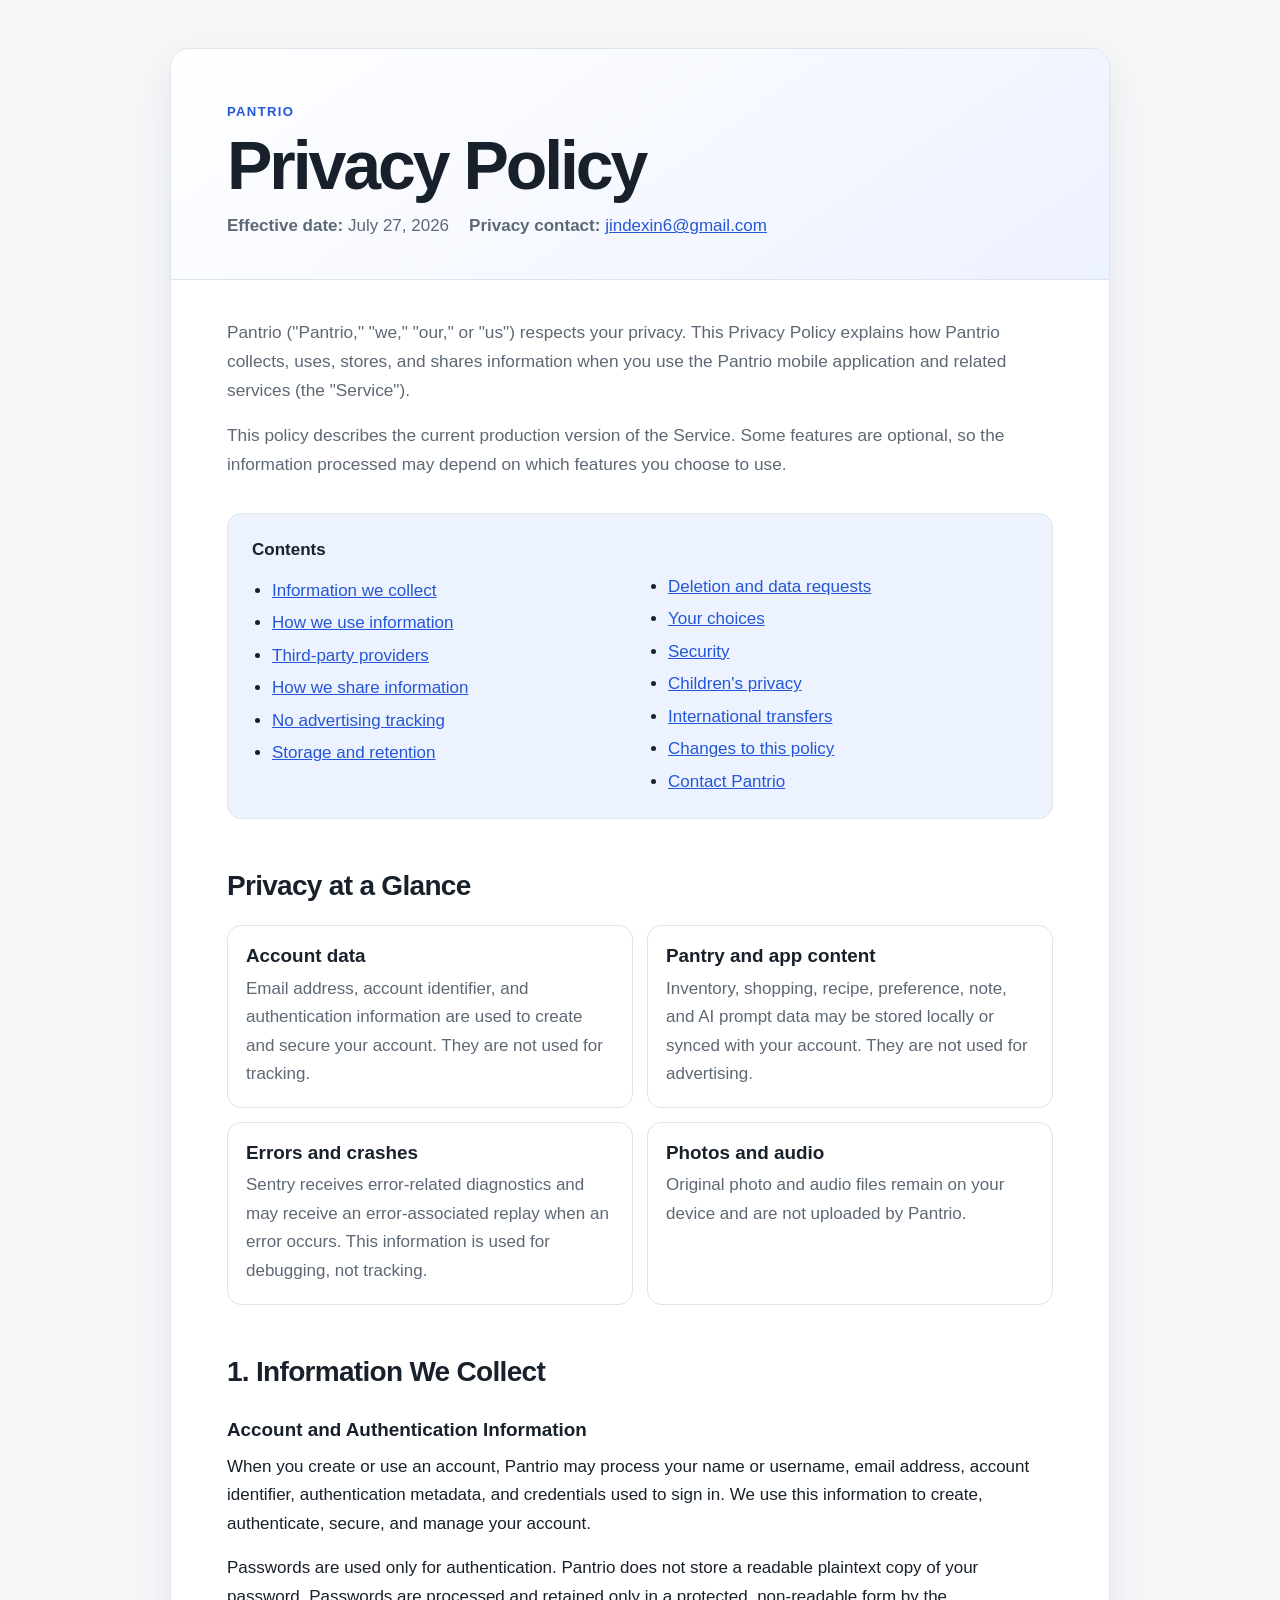
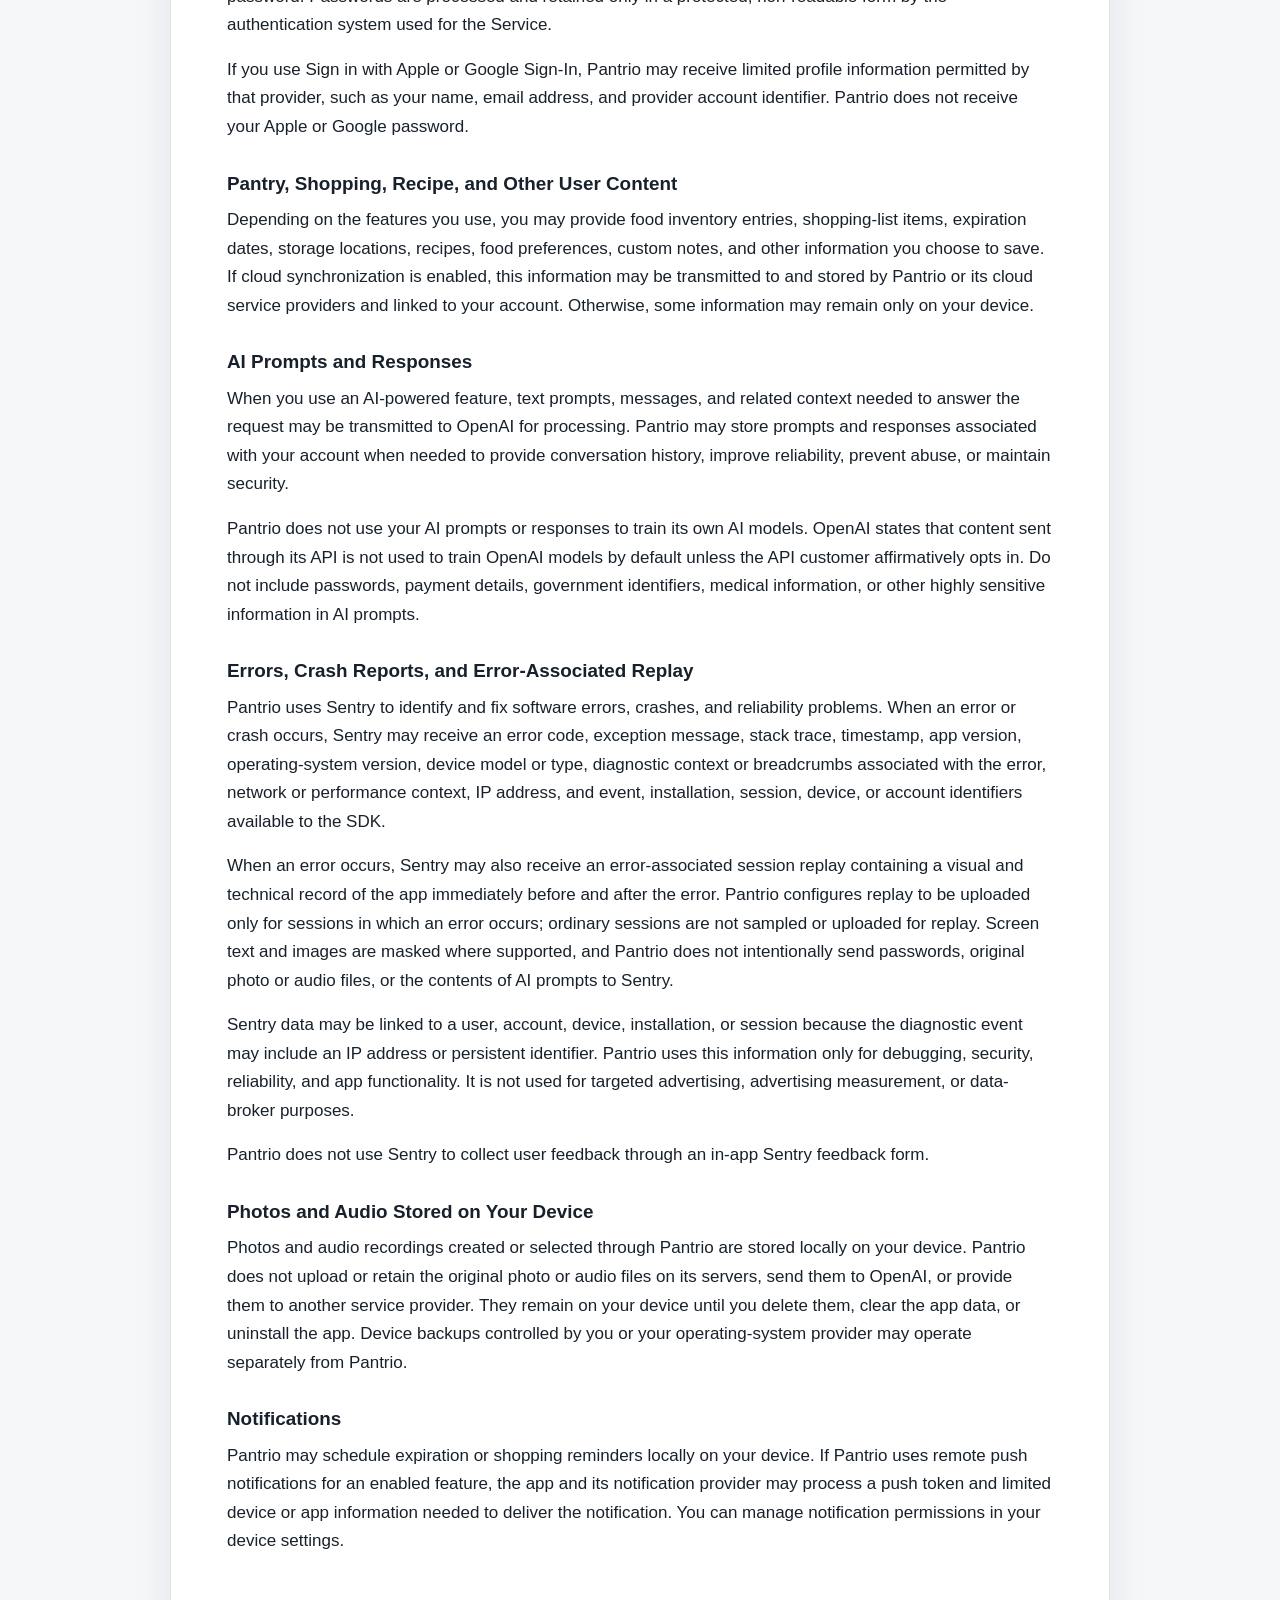
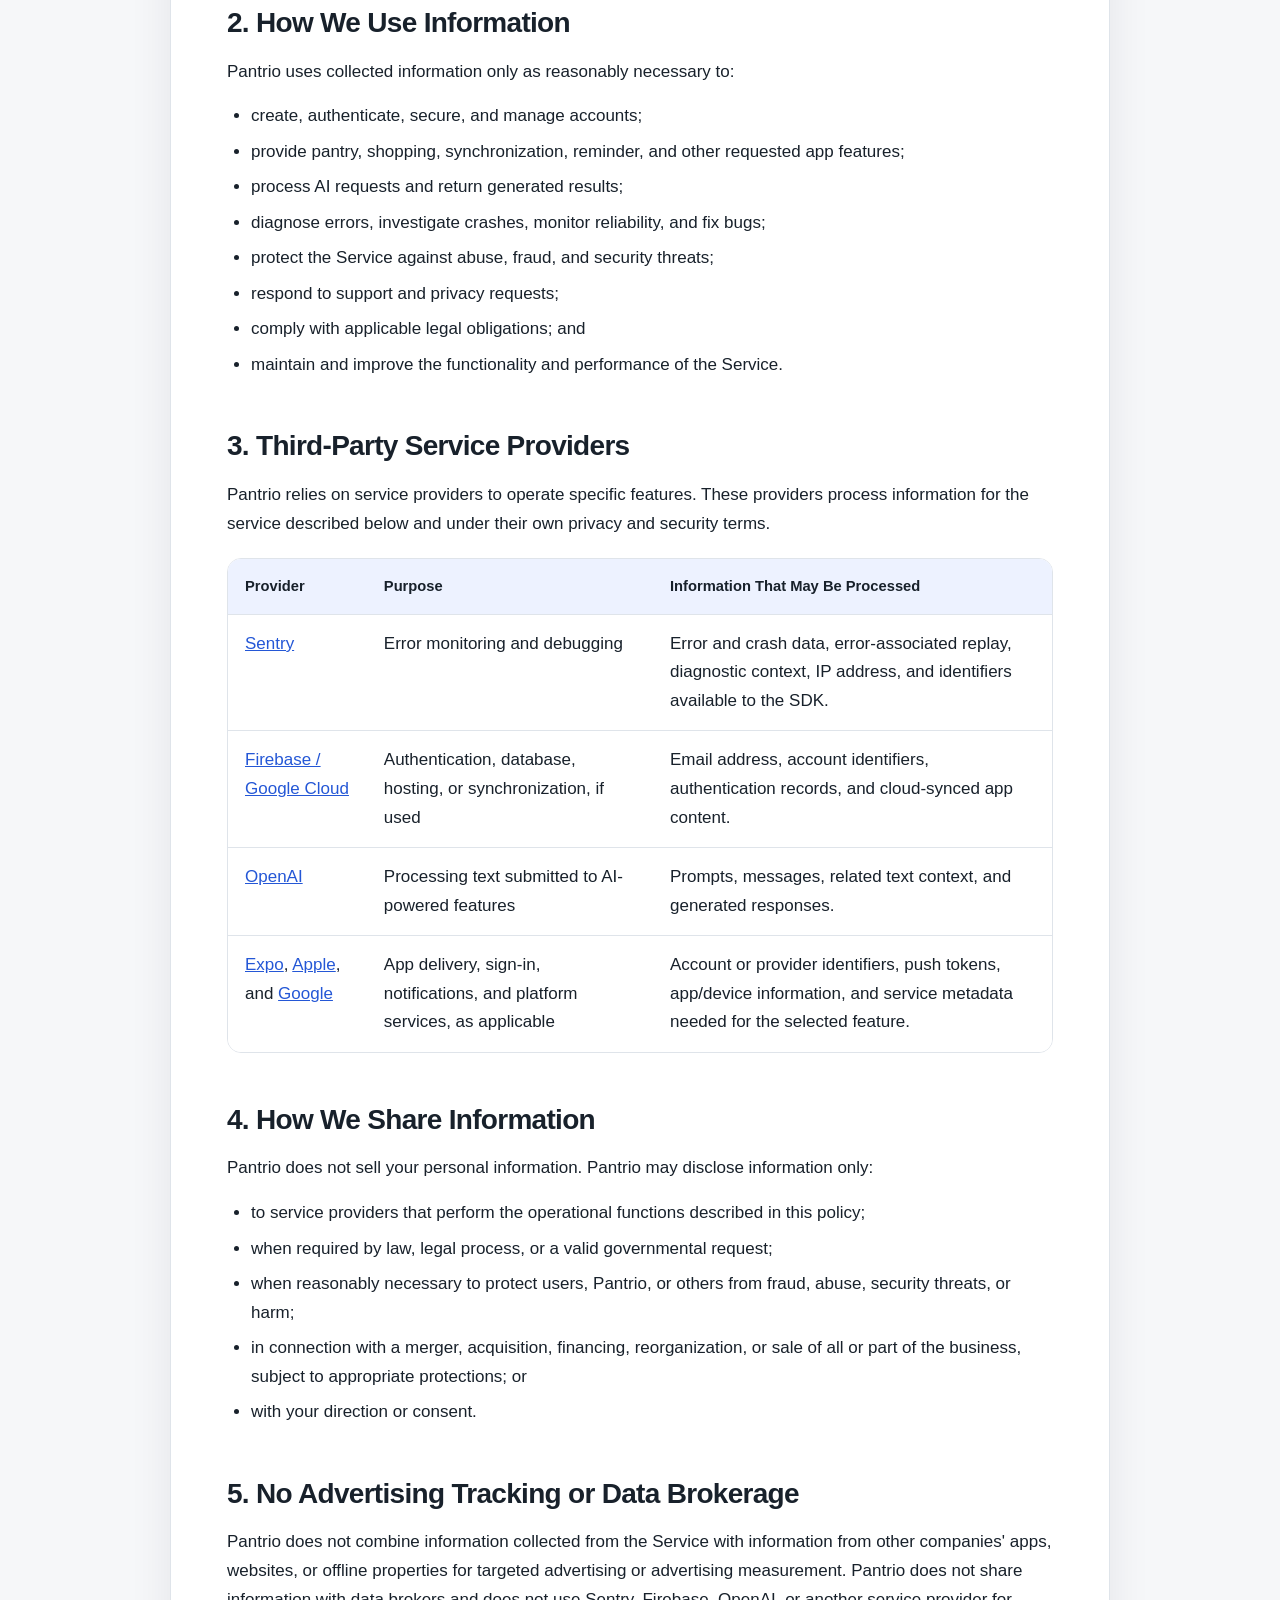
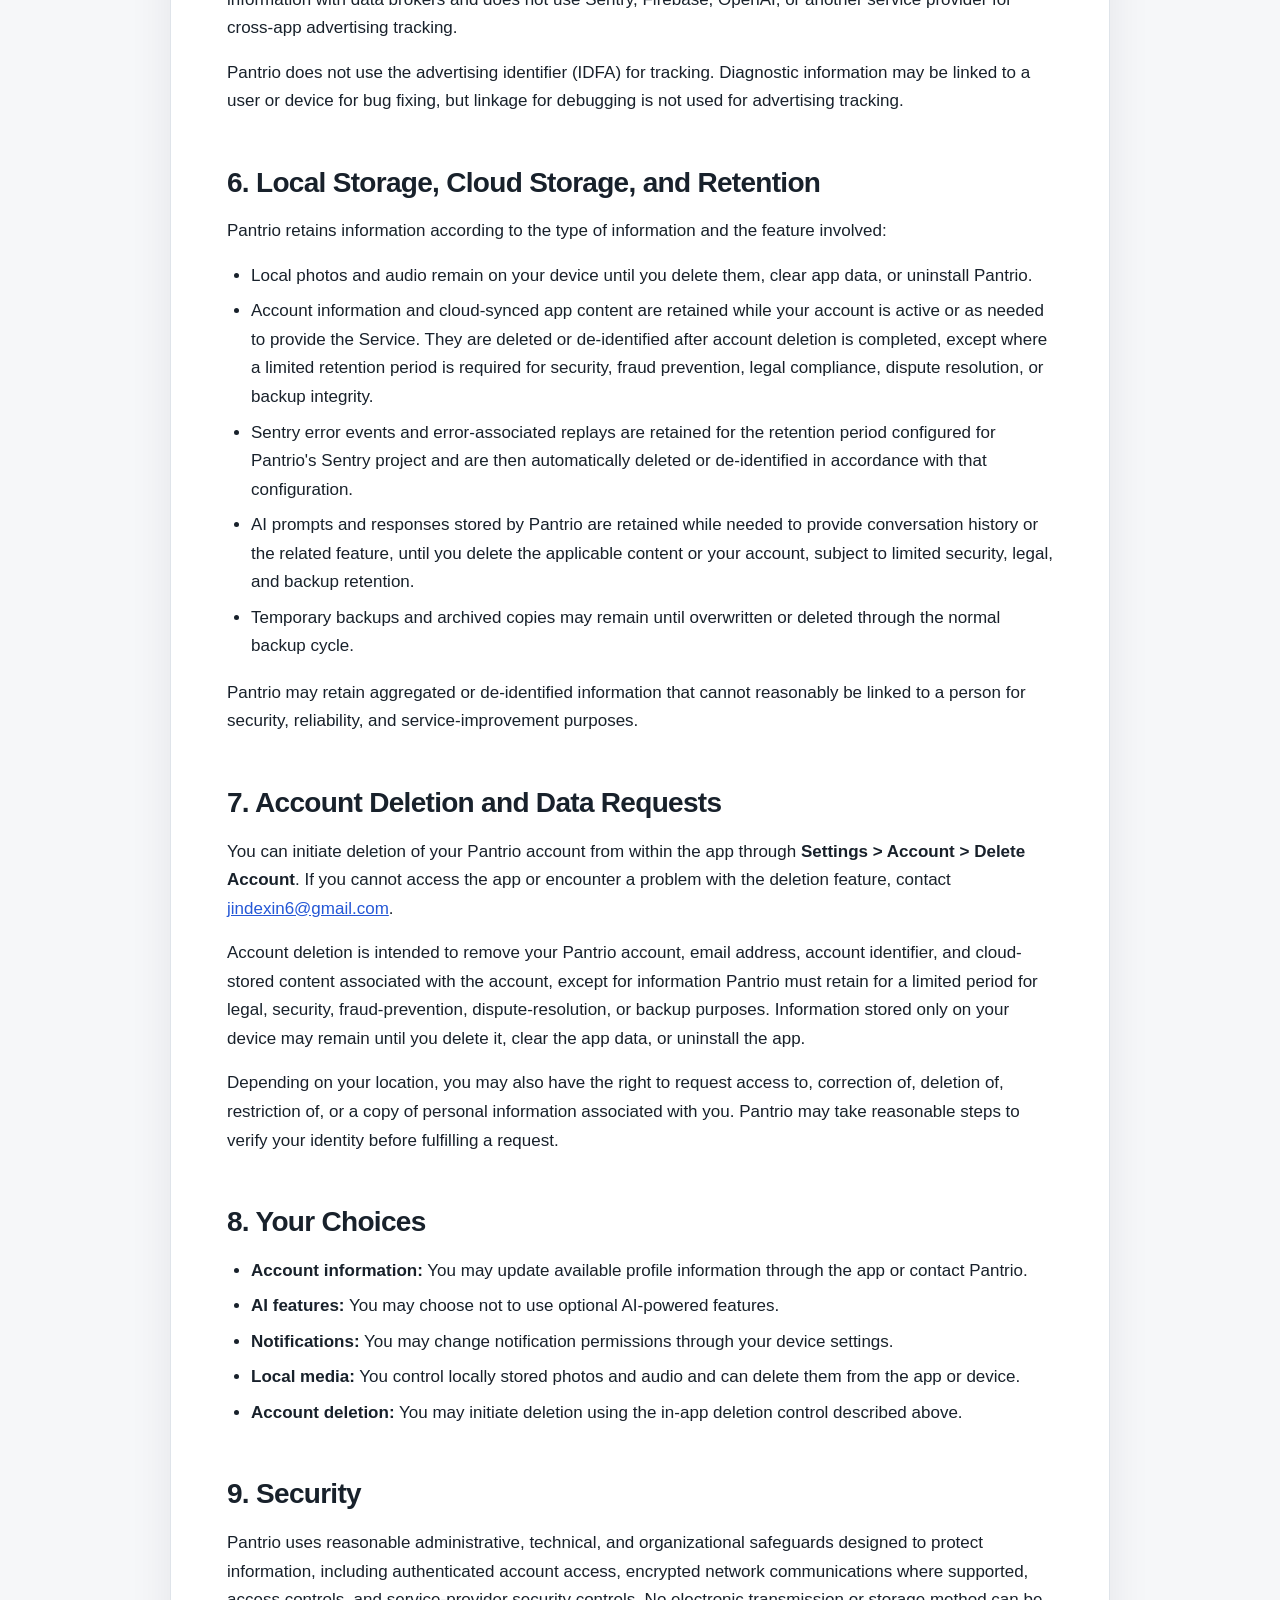
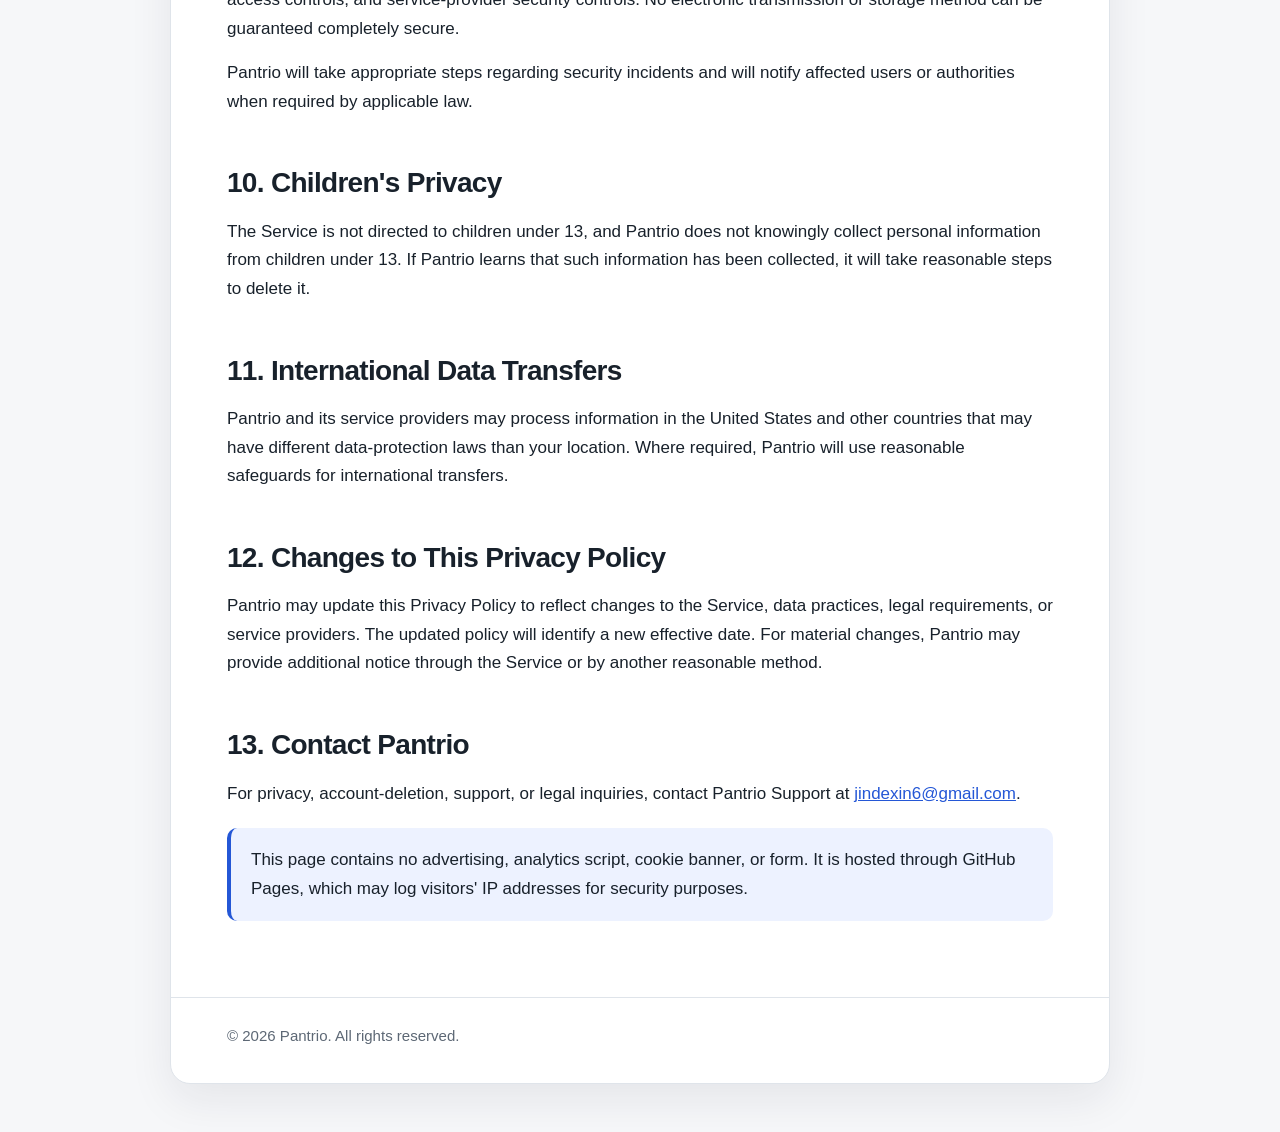
==== index.html @ 1db69360 "Add files via upload" ====
<!doctype html>
<html lang="en">
<head>
  <meta charset="utf-8">
  <meta name="viewport" content="width=device-width, initial-scale=1">
  <meta name="description" content="Privacy Policy for the Pantrio mobile application.">
  <meta name="robots" content="index,follow">
  <title>Pantrio Privacy Policy</title>
  <style>
    :root {
      color-scheme: light dark;
      --bg: #f6f7f9;
      --surface: #ffffff;
      --text: #18212b;
      --muted: #5d6875;
      --border: #dfe4ea;
      --accent: #2457d6;
      --accent-soft: #edf2ff;
      --shadow: 0 16px 44px rgba(20, 31, 45, 0.08);
    }

    * { box-sizing: border-box; }

    html { scroll-behavior: smooth; }

    body {
      margin: 0;
      background: var(--bg);
      color: var(--text);
      font-family: -apple-system, BlinkMacSystemFont, "Segoe UI", Roboto, Helvetica, Arial, sans-serif;
      font-size: 17px;
      line-height: 1.68;
    }

    a { color: var(--accent); }
    a:hover { text-decoration-thickness: 2px; }

    .page {
      width: min(940px, calc(100% - 32px));
      margin: 48px auto;
    }

    .card {
      background: var(--surface);
      border: 1px solid var(--border);
      border-radius: 20px;
      box-shadow: var(--shadow);
      overflow: hidden;
    }

    header {
      padding: 52px 56px 38px;
      border-bottom: 1px solid var(--border);
      background: linear-gradient(145deg, var(--surface), var(--accent-soft));
    }

    header p { margin: 0; }

    .eyebrow {
      color: var(--accent);
      font-size: 0.82rem;
      font-weight: 750;
      letter-spacing: 0.1em;
      text-transform: uppercase;
    }

    h1 {
      margin: 8px 0 12px;
      font-size: clamp(2.35rem, 7vw, 4.25rem);
      line-height: 1.02;
      letter-spacing: -0.045em;
    }

    .meta {
      color: var(--muted);
      display: flex;
      flex-wrap: wrap;
      gap: 8px 20px;
    }

    main { padding: 38px 56px 56px; }

    .intro {
      font-size: 1.08rem;
      color: var(--muted);
    }

    nav {
      margin: 34px 0 44px;
      padding: 22px 24px;
      border: 1px solid var(--border);
      border-radius: 14px;
      background: var(--accent-soft);
    }

    nav strong { display: block; margin-bottom: 8px; }

    nav ul {
      columns: 2;
      column-gap: 36px;
      margin: 0;
      padding-left: 20px;
    }

    nav li { break-inside: avoid; margin: 4px 0; }

    section {
      scroll-margin-top: 20px;
      margin-top: 50px;
    }

    h2 {
      margin: 0 0 18px;
      font-size: 1.75rem;
      line-height: 1.2;
      letter-spacing: -0.025em;
    }

    h3 {
      margin: 30px 0 10px;
      font-size: 1.18rem;
      line-height: 1.3;
    }

    p { margin: 0 0 16px; }

    ul { margin: 10px 0 18px; padding-left: 24px; }
    li { margin: 7px 0; }

    .summary-grid {
      display: grid;
      grid-template-columns: repeat(2, minmax(0, 1fr));
      gap: 14px;
      margin-top: 22px;
    }

    .summary-item {
      padding: 18px;
      border: 1px solid var(--border);
      border-radius: 14px;
      background: var(--surface);
    }

    .summary-item h3 { margin: 0 0 6px; }
    .summary-item p { margin: 0; color: var(--muted); }

    .table-wrap {
      width: 100%;
      overflow-x: auto;
      margin: 20px 0;
      border: 1px solid var(--border);
      border-radius: 14px;
    }

    table {
      width: 100%;
      min-width: 660px;
      border-collapse: collapse;
      background: var(--surface);
    }

    th, td {
      padding: 15px 17px;
      border-bottom: 1px solid var(--border);
      text-align: left;
      vertical-align: top;
    }

    th {
      background: var(--accent-soft);
      font-size: 0.92rem;
    }

    tr:last-child td { border-bottom: 0; }

    .notice {
      margin: 20px 0;
      padding: 18px 20px;
      border-left: 4px solid var(--accent);
      border-radius: 10px;
      background: var(--accent-soft);
    }

    footer {
      padding: 25px 56px 34px;
      border-top: 1px solid var(--border);
      color: var(--muted);
      font-size: 0.94rem;
    }

    @media (prefers-color-scheme: dark) {
      :root {
        --bg: #0d1117;
        --surface: #151b23;
        --text: #eef3f8;
        --muted: #aab5c0;
        --border: #303946;
        --accent: #8aabff;
        --accent-soft: #1a2945;
        --shadow: none;
      }
    }

    @media (max-width: 700px) {
      .page { width: min(100% - 20px, 940px); margin: 10px auto; }
      .card { border-radius: 14px; }
      header, main, footer { padding-left: 22px; padding-right: 22px; }
      header { padding-top: 34px; }
      nav ul { columns: 1; }
      .summary-grid { grid-template-columns: 1fr; }
    }

    @media print {
      body { background: #fff; color: #000; font-size: 11pt; }
      .page { width: 100%; margin: 0; }
      .card { border: 0; box-shadow: none; }
      header, main, footer { padding-left: 0; padding-right: 0; }
      nav { display: none; }
      a { color: inherit; text-decoration: none; }
      section { break-inside: avoid-page; }
    }
  </style>
</head>
<body>
  <div class="page">
    <article class="card">
      <header>
        <p class="eyebrow">Pantrio</p>
        <h1>Privacy Policy</h1>
        <div class="meta">
          <span><strong>Effective date:</strong> July 27, 2026</span>
          <span><strong>Privacy contact:</strong> <a href="mailto:jindexin6@gmail.com">jindexin6@gmail.com</a></span>
        </div>
      </header>

      <main>
        <div class="intro">
          <p>Pantrio ("Pantrio," "we," "our," or "us") respects your privacy. This Privacy Policy explains how Pantrio collects, uses, stores, and shares information when you use the Pantrio mobile application and related services (the "Service").</p>
          <p>This policy describes the current production version of the Service. Some features are optional, so the information processed may depend on which features you choose to use.</p>
        </div>

        <nav aria-label="Privacy Policy contents">
          <strong>Contents</strong>
          <ul>
            <li><a href="#information">Information we collect</a></li>
            <li><a href="#uses">How we use information</a></li>
            <li><a href="#providers">Third-party providers</a></li>
            <li><a href="#sharing">How we share information</a></li>
            <li><a href="#tracking">No advertising tracking</a></li>
            <li><a href="#retention">Storage and retention</a></li>
            <li><a href="#deletion">Deletion and data requests</a></li>
            <li><a href="#choices">Your choices</a></li>
            <li><a href="#security">Security</a></li>
            <li><a href="#children">Children's privacy</a></li>
            <li><a href="#transfers">International transfers</a></li>
            <li><a href="#changes">Changes to this policy</a></li>
            <li><a href="#contact">Contact Pantrio</a></li>
          </ul>
        </nav>

        <section aria-labelledby="glance-title">
          <h2 id="glance-title">Privacy at a Glance</h2>
          <div class="summary-grid">
            <div class="summary-item">
              <h3>Account data</h3>
              <p>Email address, account identifier, and authentication information are used to create and secure your account. They are not used for tracking.</p>
            </div>
            <div class="summary-item">
              <h3>Pantry and app content</h3>
              <p>Inventory, shopping, recipe, preference, note, and AI prompt data may be stored locally or synced with your account. They are not used for advertising.</p>
            </div>
            <div class="summary-item">
              <h3>Errors and crashes</h3>
              <p>Sentry receives error-related diagnostics and may receive an error-associated replay when an error occurs. This information is used for debugging, not tracking.</p>
            </div>
            <div class="summary-item">
              <h3>Photos and audio</h3>
              <p>Original photo and audio files remain on your device and are not uploaded by Pantrio.</p>
            </div>
          </div>
        </section>

        <section id="information">
          <h2>1. Information We Collect</h2>

          <h3>Account and Authentication Information</h3>
          <p>When you create or use an account, Pantrio may process your name or username, email address, account identifier, authentication metadata, and credentials used to sign in. We use this information to create, authenticate, secure, and manage your account.</p>
          <p>Passwords are used only for authentication. Pantrio does not store a readable plaintext copy of your password. Passwords are processed and retained only in a protected, non-readable form by the authentication system used for the Service.</p>
          <p>If you use Sign in with Apple or Google Sign-In, Pantrio may receive limited profile information permitted by that provider, such as your name, email address, and provider account identifier. Pantrio does not receive your Apple or Google password.</p>

          <h3>Pantry, Shopping, Recipe, and Other User Content</h3>
          <p>Depending on the features you use, you may provide food inventory entries, shopping-list items, expiration dates, storage locations, recipes, food preferences, custom notes, and other information you choose to save. If cloud synchronization is enabled, this information may be transmitted to and stored by Pantrio or its cloud service providers and linked to your account. Otherwise, some information may remain only on your device.</p>

          <h3>AI Prompts and Responses</h3>
          <p>When you use an AI-powered feature, text prompts, messages, and related context needed to answer the request may be transmitted to OpenAI for processing. Pantrio may store prompts and responses associated with your account when needed to provide conversation history, improve reliability, prevent abuse, or maintain security.</p>
          <p>Pantrio does not use your AI prompts or responses to train its own AI models. OpenAI states that content sent through its API is not used to train OpenAI models by default unless the API customer affirmatively opts in. Do not include passwords, payment details, government identifiers, medical information, or other highly sensitive information in AI prompts.</p>

          <h3>Errors, Crash Reports, and Error-Associated Replay</h3>
          <p>Pantrio uses Sentry to identify and fix software errors, crashes, and reliability problems. When an error or crash occurs, Sentry may receive an error code, exception message, stack trace, timestamp, app version, operating-system version, device model or type, diagnostic context or breadcrumbs associated with the error, network or performance context, IP address, and event, installation, session, device, or account identifiers available to the SDK.</p>
          <p>When an error occurs, Sentry may also receive an error-associated session replay containing a visual and technical record of the app immediately before and after the error. Pantrio configures replay to be uploaded only for sessions in which an error occurs; ordinary sessions are not sampled or uploaded for replay. Screen text and images are masked where supported, and Pantrio does not intentionally send passwords, original photo or audio files, or the contents of AI prompts to Sentry.</p>
          <p>Sentry data may be linked to a user, account, device, installation, or session because the diagnostic event may include an IP address or persistent identifier. Pantrio uses this information only for debugging, security, reliability, and app functionality. It is not used for targeted advertising, advertising measurement, or data-broker purposes.</p>
          <p>Pantrio does not use Sentry to collect user feedback through an in-app Sentry feedback form.</p>

          <h3>Photos and Audio Stored on Your Device</h3>
          <p>Photos and audio recordings created or selected through Pantrio are stored locally on your device. Pantrio does not upload or retain the original photo or audio files on its servers, send them to OpenAI, or provide them to another service provider. They remain on your device until you delete them, clear the app data, or uninstall the app. Device backups controlled by you or your operating-system provider may operate separately from Pantrio.</p>

          <h3>Notifications</h3>
          <p>Pantrio may schedule expiration or shopping reminders locally on your device. If Pantrio uses remote push notifications for an enabled feature, the app and its notification provider may process a push token and limited device or app information needed to deliver the notification. You can manage notification permissions in your device settings.</p>
        </section>

        <section id="uses">
          <h2>2. How We Use Information</h2>
          <p>Pantrio uses collected information only as reasonably necessary to:</p>
          <ul>
            <li>create, authenticate, secure, and manage accounts;</li>
            <li>provide pantry, shopping, synchronization, reminder, and other requested app features;</li>
            <li>process AI requests and return generated results;</li>
            <li>diagnose errors, investigate crashes, monitor reliability, and fix bugs;</li>
            <li>protect the Service against abuse, fraud, and security threats;</li>
            <li>respond to support and privacy requests;</li>
            <li>comply with applicable legal obligations; and</li>
            <li>maintain and improve the functionality and performance of the Service.</li>
          </ul>
        </section>

        <section id="providers">
          <h2>3. Third-Party Service Providers</h2>
          <p>Pantrio relies on service providers to operate specific features. These providers process information for the service described below and under their own privacy and security terms.</p>
          <div class="table-wrap" role="region" aria-label="Third-party service providers" tabindex="0">
            <table>
              <thead>
                <tr>
                  <th scope="col">Provider</th>
                  <th scope="col">Purpose</th>
                  <th scope="col">Information That May Be Processed</th>
                </tr>
              </thead>
              <tbody>
                <tr>
                  <td><a href="https://sentry.io/privacy/" rel="noopener noreferrer">Sentry</a></td>
                  <td>Error monitoring and debugging</td>
                  <td>Error and crash data, error-associated replay, diagnostic context, IP address, and identifiers available to the SDK.</td>
                </tr>
                <tr>
                  <td><a href="https://policies.google.com/privacy" rel="noopener noreferrer">Firebase / Google Cloud</a></td>
                  <td>Authentication, database, hosting, or synchronization, if used</td>
                  <td>Email address, account identifiers, authentication records, and cloud-synced app content.</td>
                </tr>
                <tr>
                  <td><a href="https://openai.com/policies/privacy-policy/" rel="noopener noreferrer">OpenAI</a></td>
                  <td>Processing text submitted to AI-powered features</td>
                  <td>Prompts, messages, related text context, and generated responses.</td>
                </tr>
                <tr>
                  <td>
                    <a href="https://expo.dev/privacy" rel="noopener noreferrer">Expo</a>,
                    <a href="https://www.apple.com/legal/privacy/" rel="noopener noreferrer">Apple</a>, and
                    <a href="https://policies.google.com/privacy" rel="noopener noreferrer">Google</a>
                  </td>
                  <td>App delivery, sign-in, notifications, and platform services, as applicable</td>
                  <td>Account or provider identifiers, push tokens, app/device information, and service metadata needed for the selected feature.</td>
                </tr>
              </tbody>
            </table>
          </div>
        </section>

        <section id="sharing">
          <h2>4. How We Share Information</h2>
          <p>Pantrio does not sell your personal information. Pantrio may disclose information only:</p>
          <ul>
            <li>to service providers that perform the operational functions described in this policy;</li>
            <li>when required by law, legal process, or a valid governmental request;</li>
            <li>when reasonably necessary to protect users, Pantrio, or others from fraud, abuse, security threats, or harm;</li>
            <li>in connection with a merger, acquisition, financing, reorganization, or sale of all or part of the business, subject to appropriate protections; or</li>
            <li>with your direction or consent.</li>
          </ul>
        </section>

        <section id="tracking">
          <h2>5. No Advertising Tracking or Data Brokerage</h2>
          <p>Pantrio does not combine information collected from the Service with information from other companies' apps, websites, or offline properties for targeted advertising or advertising measurement. Pantrio does not share information with data brokers and does not use Sentry, Firebase, OpenAI, or another service provider for cross-app advertising tracking.</p>
          <p>Pantrio does not use the advertising identifier (IDFA) for tracking. Diagnostic information may be linked to a user or device for bug fixing, but linkage for debugging is not used for advertising tracking.</p>
        </section>

        <section id="retention">
          <h2>6. Local Storage, Cloud Storage, and Retention</h2>
          <p>Pantrio retains information according to the type of information and the feature involved:</p>
          <ul>
            <li>Local photos and audio remain on your device until you delete them, clear app data, or uninstall Pantrio.</li>
            <li>Account information and cloud-synced app content are retained while your account is active or as needed to provide the Service. They are deleted or de-identified after account deletion is completed, except where a limited retention period is required for security, fraud prevention, legal compliance, dispute resolution, or backup integrity.</li>
            <li>Sentry error events and error-associated replays are retained for the retention period configured for Pantrio's Sentry project and are then automatically deleted or de-identified in accordance with that configuration.</li>
            <li>AI prompts and responses stored by Pantrio are retained while needed to provide conversation history or the related feature, until you delete the applicable content or your account, subject to limited security, legal, and backup retention.</li>
            <li>Temporary backups and archived copies may remain until overwritten or deleted through the normal backup cycle.</li>
          </ul>
          <p>Pantrio may retain aggregated or de-identified information that cannot reasonably be linked to a person for security, reliability, and service-improvement purposes.</p>
        </section>

        <section id="deletion">
          <h2>7. Account Deletion and Data Requests</h2>
          <p>You can initiate deletion of your Pantrio account from within the app through <strong>Settings &gt; Account &gt; Delete Account</strong>. If you cannot access the app or encounter a problem with the deletion feature, contact <a href="mailto:jindexin6@gmail.com">jindexin6@gmail.com</a>.</p>
          <p>Account deletion is intended to remove your Pantrio account, email address, account identifier, and cloud-stored content associated with the account, except for information Pantrio must retain for a limited period for legal, security, fraud-prevention, dispute-resolution, or backup purposes. Information stored only on your device may remain until you delete it, clear the app data, or uninstall the app.</p>
          <p>Depending on your location, you may also have the right to request access to, correction of, deletion of, restriction of, or a copy of personal information associated with you. Pantrio may take reasonable steps to verify your identity before fulfilling a request.</p>
        </section>

        <section id="choices">
          <h2>8. Your Choices</h2>
          <ul>
            <li><strong>Account information:</strong> You may update available profile information through the app or contact Pantrio.</li>
            <li><strong>AI features:</strong> You may choose not to use optional AI-powered features.</li>
            <li><strong>Notifications:</strong> You may change notification permissions through your device settings.</li>
            <li><strong>Local media:</strong> You control locally stored photos and audio and can delete them from the app or device.</li>
            <li><strong>Account deletion:</strong> You may initiate deletion using the in-app deletion control described above.</li>
          </ul>
        </section>

        <section id="security">
          <h2>9. Security</h2>
          <p>Pantrio uses reasonable administrative, technical, and organizational safeguards designed to protect information, including authenticated account access, encrypted network communications where supported, access controls, and service-provider security controls. No electronic transmission or storage method can be guaranteed completely secure.</p>
          <p>Pantrio will take appropriate steps regarding security incidents and will notify affected users or authorities when required by applicable law.</p>
        </section>

        <section id="children">
          <h2>10. Children's Privacy</h2>
          <p>The Service is not directed to children under 13, and Pantrio does not knowingly collect personal information from children under 13. If Pantrio learns that such information has been collected, it will take reasonable steps to delete it.</p>
        </section>

        <section id="transfers">
          <h2>11. International Data Transfers</h2>
          <p>Pantrio and its service providers may process information in the United States and other countries that may have different data-protection laws than your location. Where required, Pantrio will use reasonable safeguards for international transfers.</p>
        </section>

        <section id="changes">
          <h2>12. Changes to This Privacy Policy</h2>
          <p>Pantrio may update this Privacy Policy to reflect changes to the Service, data practices, legal requirements, or service providers. The updated policy will identify a new effective date. For material changes, Pantrio may provide additional notice through the Service or by another reasonable method.</p>
        </section>

        <section id="contact">
          <h2>13. Contact Pantrio</h2>
          <p>For privacy, account-deletion, support, or legal inquiries, contact Pantrio Support at <a href="mailto:jindexin6@gmail.com">jindexin6@gmail.com</a>.</p>
        </section>

        <div class="notice">
          This page contains no advertising, analytics script, cookie banner, or form. It is hosted through GitHub Pages, which may log visitors' IP addresses for security purposes.
        </div>
      </main>

      <footer>
        &copy; 2026 Pantrio. All rights reserved.
      </footer>
    </article>
  </div>
</body>
</html>
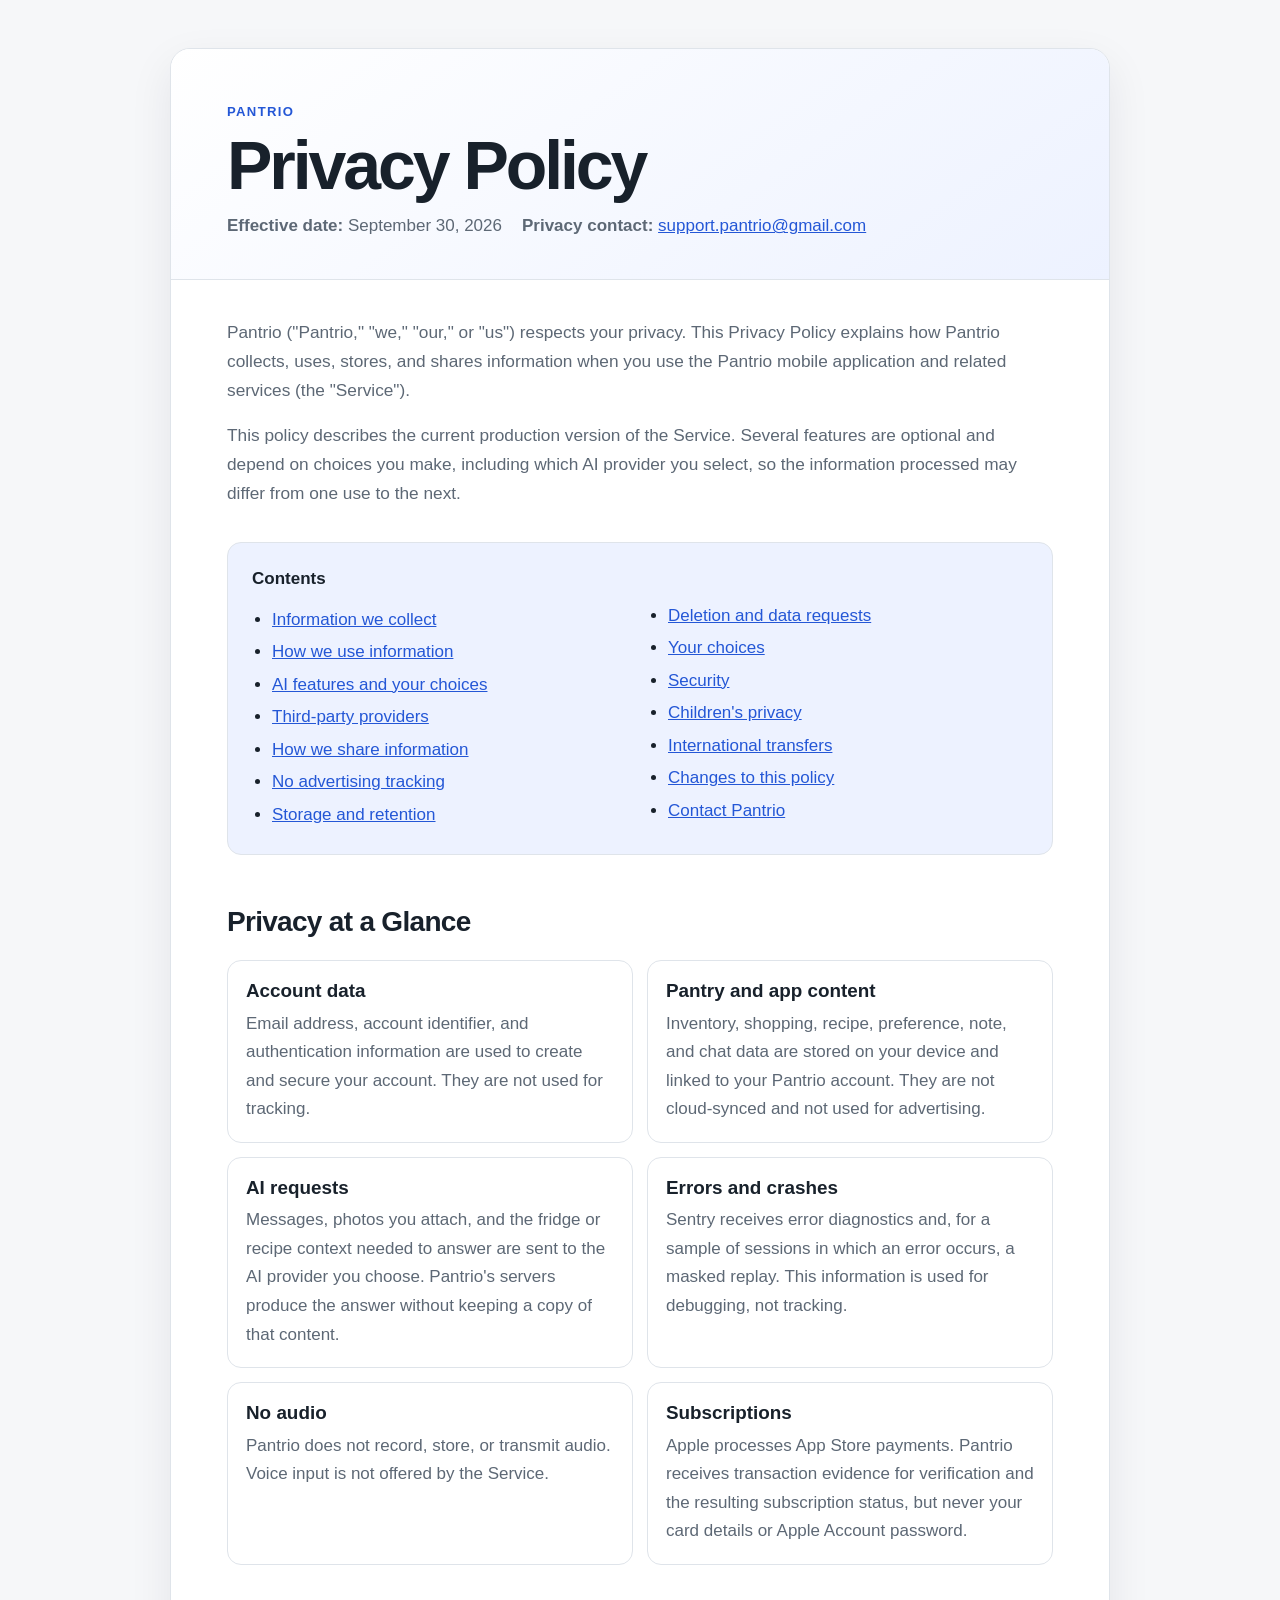
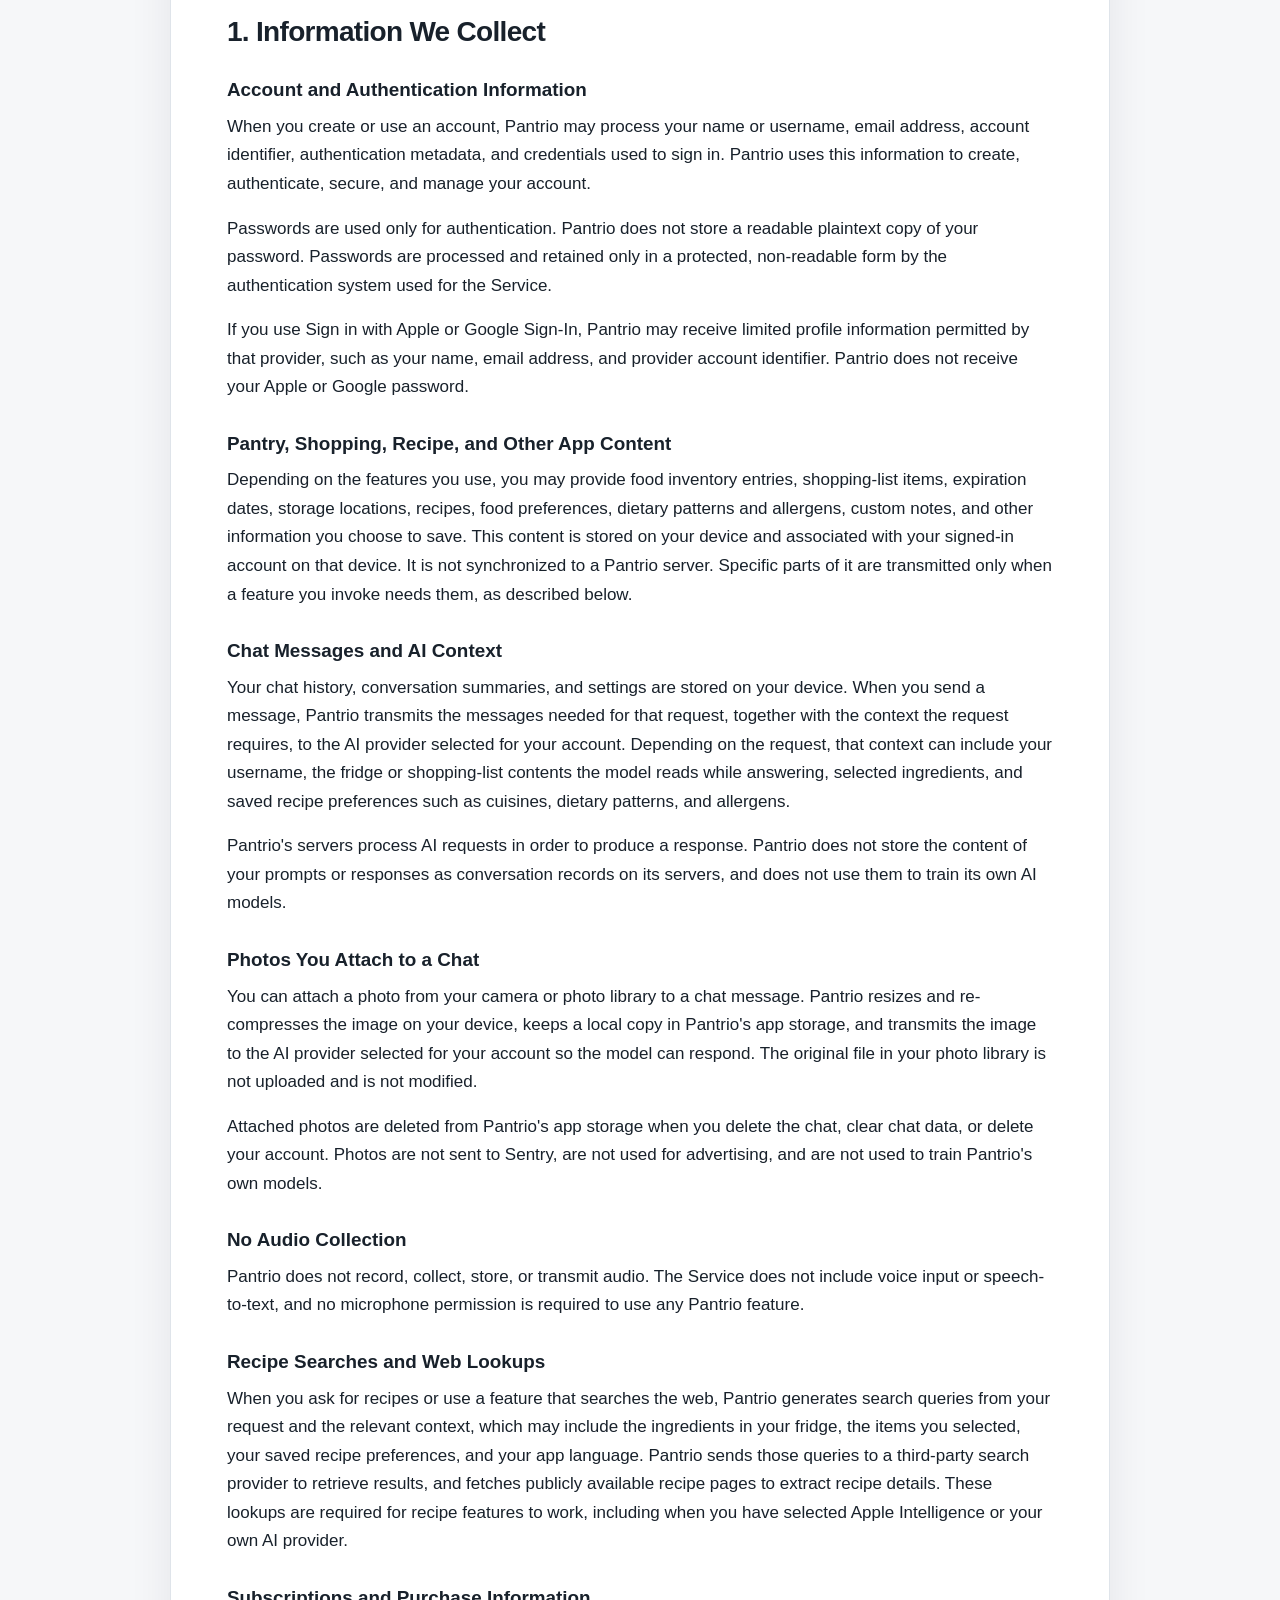
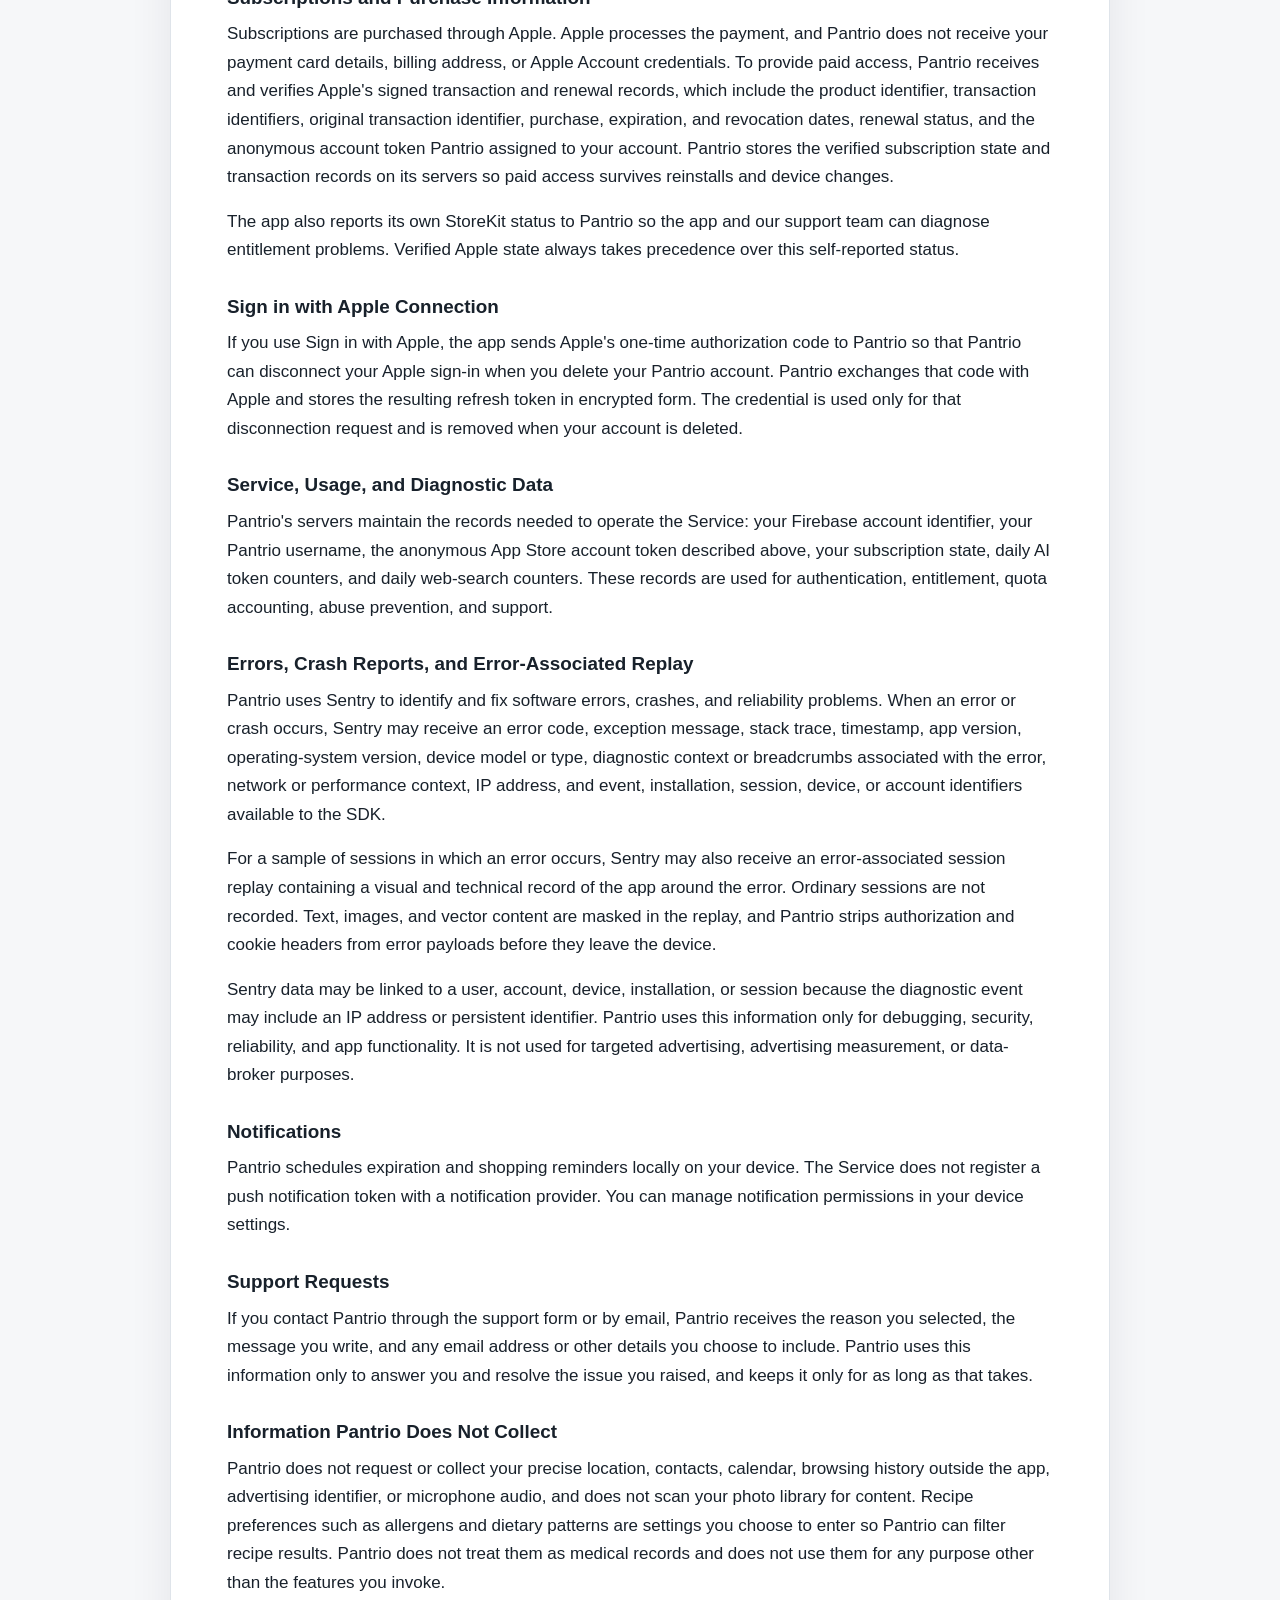
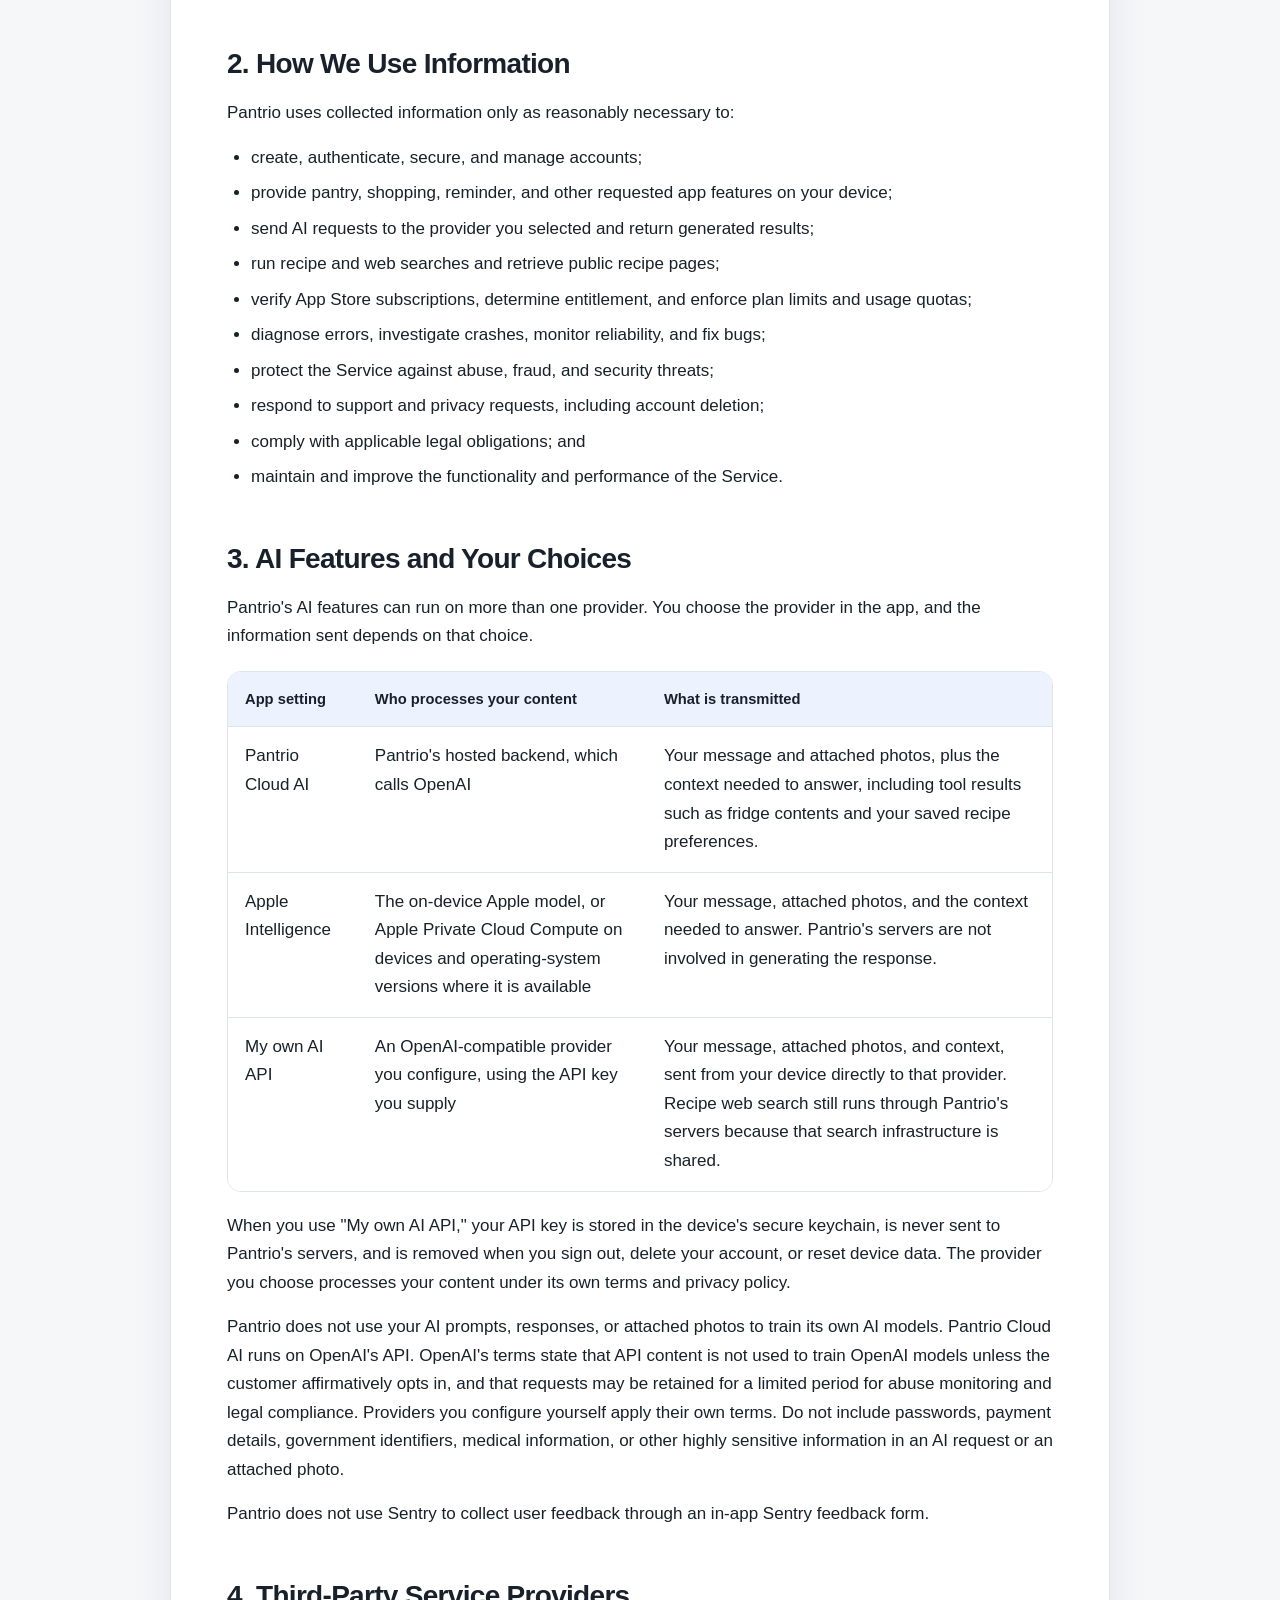
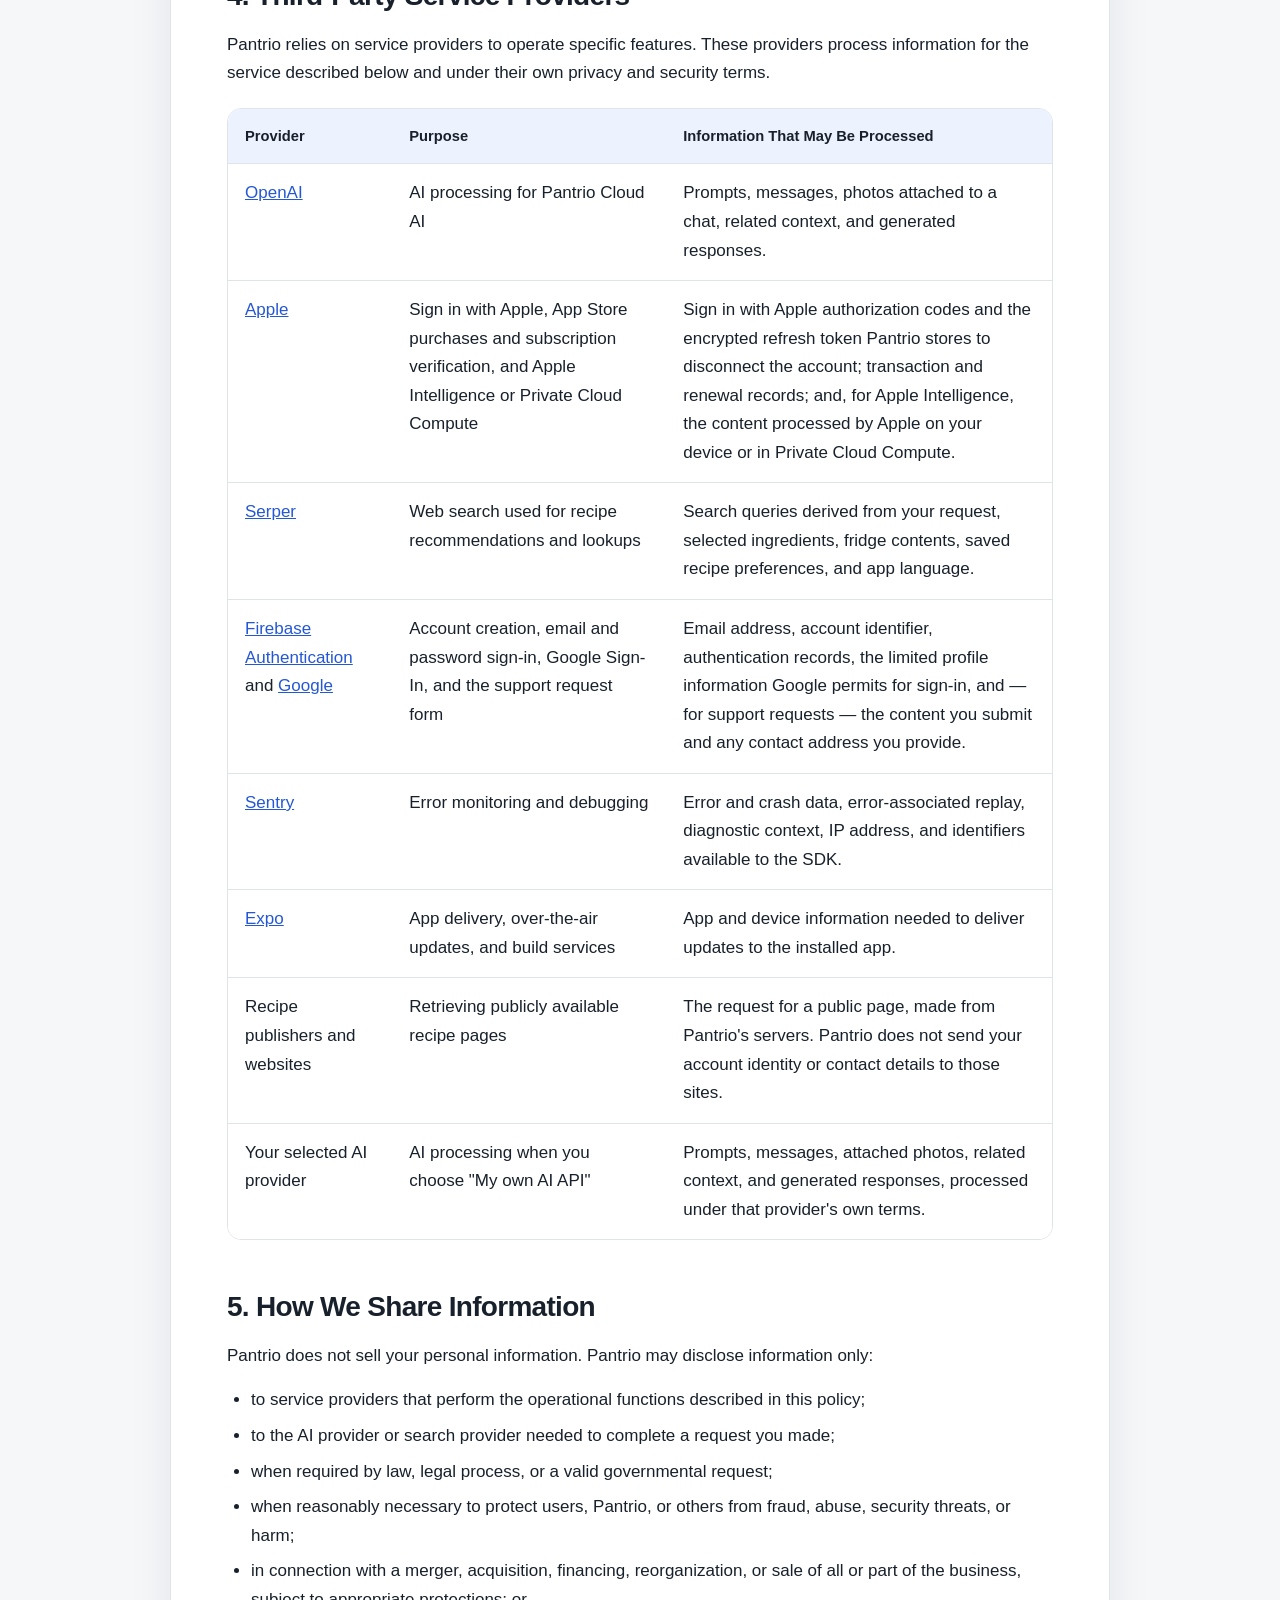
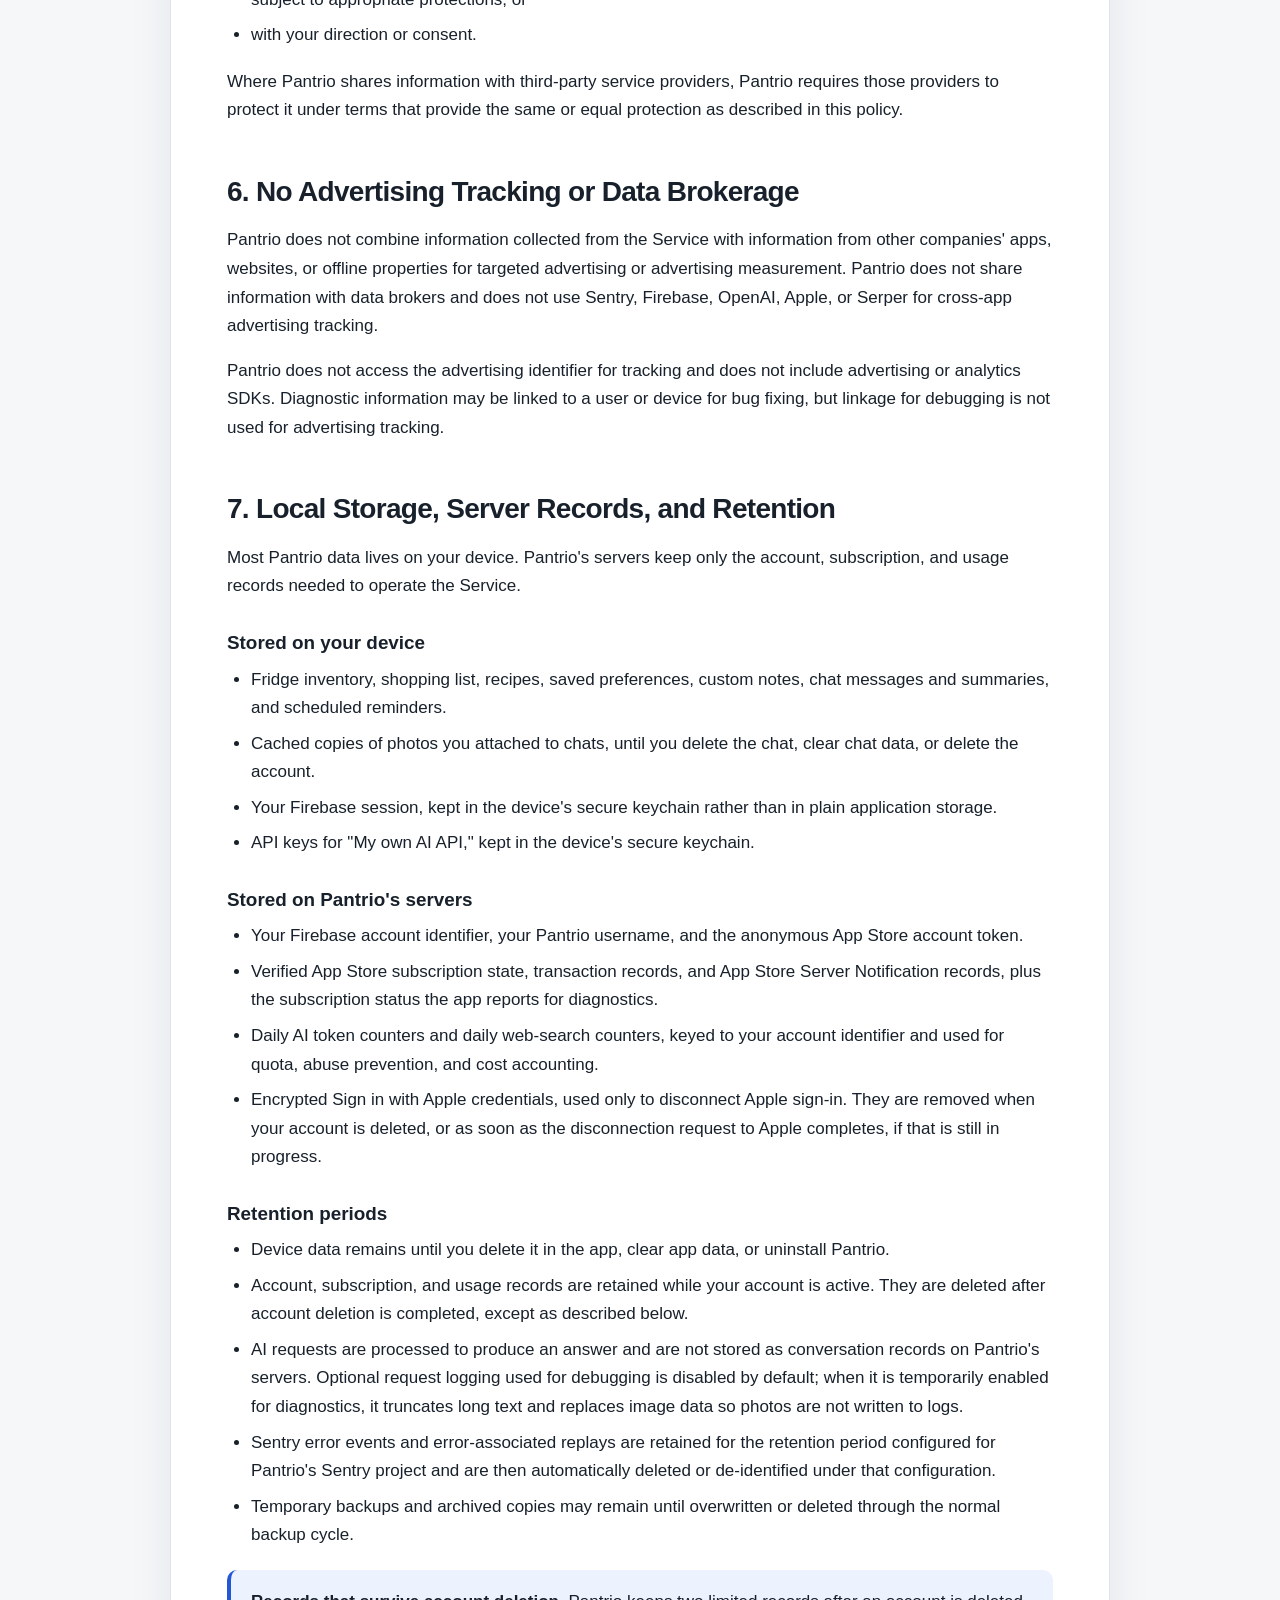
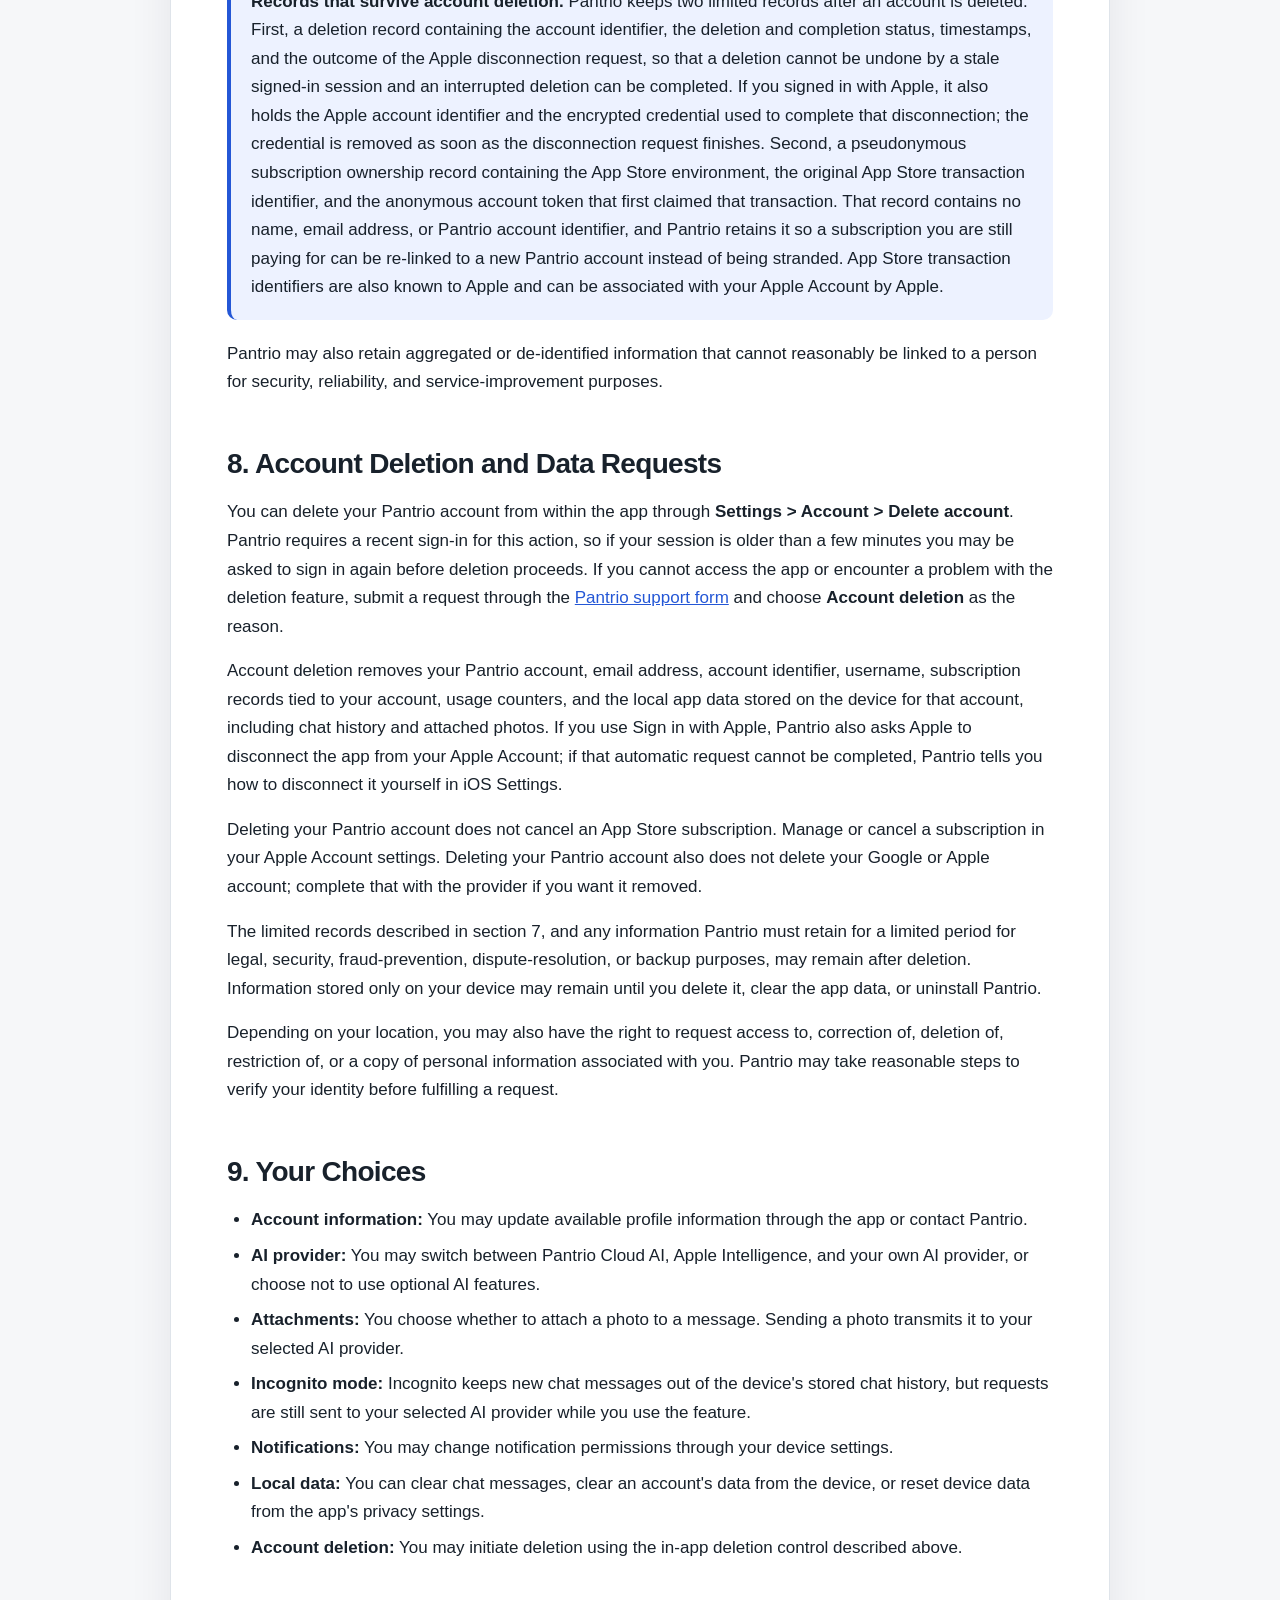
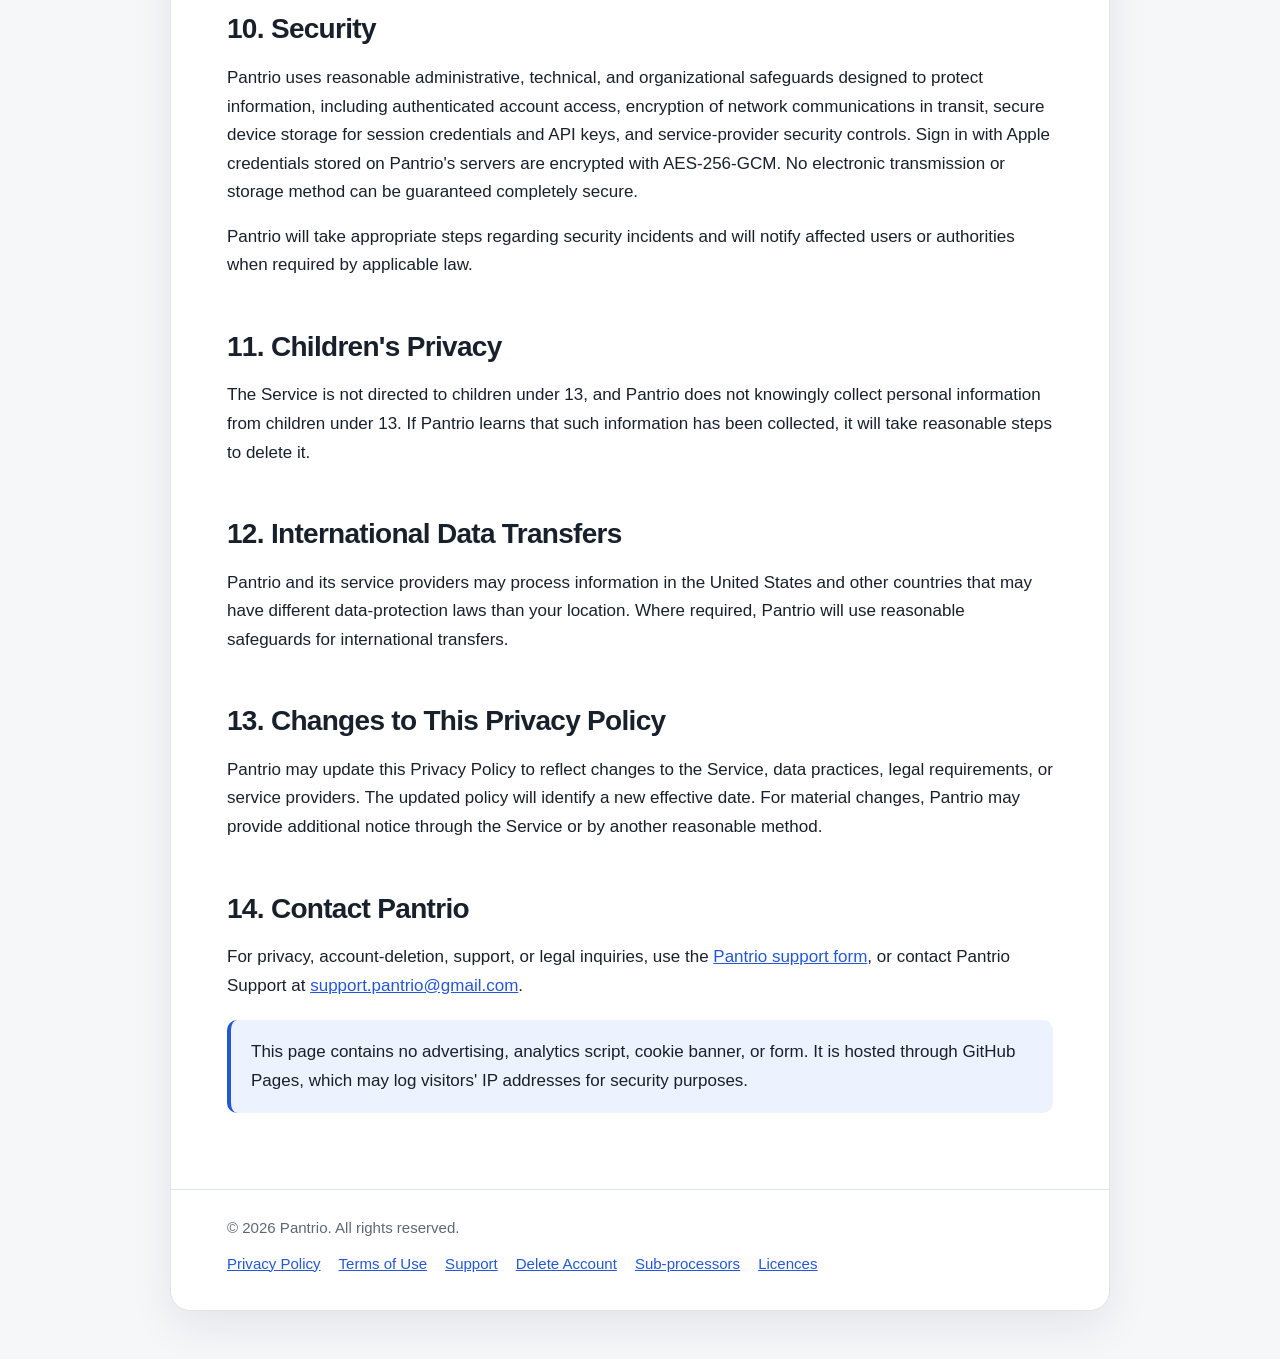
==== commit 35e0ffaf: "Publish support, terms, deletion, subprocessors, and licences pages" ====
--- a/index.html
+++ b/index.html
@@ -188,6 +188,13 @@
       font-size: 0.94rem;
     }
 
+    .site-links {
+      display: flex;
+      flex-wrap: wrap;
+      gap: 6px 18px;
+      margin-top: 10px;
+    }
+
     @media (prefers-color-scheme: dark) {
       :root {
         --bg: #0d1117;
@@ -228,15 +235,15 @@
         <p class="eyebrow">Pantrio</p>
         <h1>Privacy Policy</h1>
         <div class="meta">
-          <span><strong>Effective date:</strong> July 27, 2026</span>
-          <span><strong>Privacy contact:</strong> <a href="mailto:jindexin6@gmail.com">jindexin6@gmail.com</a></span>
+          <span><strong>Effective date:</strong> September 30, 2026</span>
+          <span><strong>Privacy contact:</strong> <a href="mailto:support.pantrio@gmail.com">support.pantrio@gmail.com</a></span>
         </div>
       </header>
 
       <main>
         <div class="intro">
           <p>Pantrio ("Pantrio," "we," "our," or "us") respects your privacy. This Privacy Policy explains how Pantrio collects, uses, stores, and shares information when you use the Pantrio mobile application and related services (the "Service").</p>
-          <p>This policy describes the current production version of the Service. Some features are optional, so the information processed may depend on which features you choose to use.</p>
+          <p>This policy describes the current production version of the Service. Several features are optional and depend on choices you make, including which AI provider you select, so the information processed may differ from one use to the next.</p>
         </div>
 
         <nav aria-label="Privacy Policy contents">
@@ -244,6 +251,7 @@
           <ul>
             <li><a href="#information">Information we collect</a></li>
             <li><a href="#uses">How we use information</a></li>
+            <li><a href="#ai">AI features and your choices</a></li>
             <li><a href="#providers">Third-party providers</a></li>
             <li><a href="#sharing">How we share information</a></li>
             <li><a href="#tracking">No advertising tracking</a></li>
@@ -267,15 +275,23 @@
             </div>
             <div class="summary-item">
               <h3>Pantry and app content</h3>
-              <p>Inventory, shopping, recipe, preference, note, and AI prompt data may be stored locally or synced with your account. They are not used for advertising.</p>
+              <p>Inventory, shopping, recipe, preference, note, and chat data are stored on your device and linked to your Pantrio account. They are not cloud-synced and not used for advertising.</p>
+            </div>
+            <div class="summary-item">
+              <h3>AI requests</h3>
+              <p>Messages, photos you attach, and the fridge or recipe context needed to answer are sent to the AI provider you choose. Pantrio's servers produce the answer without keeping a copy of that content.</p>
             </div>
             <div class="summary-item">
               <h3>Errors and crashes</h3>
-              <p>Sentry receives error-related diagnostics and may receive an error-associated replay when an error occurs. This information is used for debugging, not tracking.</p>
+              <p>Sentry receives error diagnostics and, for a sample of sessions in which an error occurs, a masked replay. This information is used for debugging, not tracking.</p>
             </div>
             <div class="summary-item">
-              <h3>Photos and audio</h3>
-              <p>Original photo and audio files remain on your device and are not uploaded by Pantrio.</p>
+              <h3>No audio</h3>
+              <p>Pantrio does not record, store, or transmit audio. Voice input is not offered by the Service.</p>
+            </div>
+            <div class="summary-item">
+              <h3>Subscriptions</h3>
+              <p>Apple processes App Store payments. Pantrio receives transaction evidence for verification and the resulting subscription status, but never your card details or Apple Account password.</p>
             </div>
           </div>
         </section>
@@ -284,28 +300,50 @@
           <h2>1. Information We Collect</h2>
 
           <h3>Account and Authentication Information</h3>
-          <p>When you create or use an account, Pantrio may process your name or username, email address, account identifier, authentication metadata, and credentials used to sign in. We use this information to create, authenticate, secure, and manage your account.</p>
+          <p>When you create or use an account, Pantrio may process your name or username, email address, account identifier, authentication metadata, and credentials used to sign in. Pantrio uses this information to create, authenticate, secure, and manage your account.</p>
           <p>Passwords are used only for authentication. Pantrio does not store a readable plaintext copy of your password. Passwords are processed and retained only in a protected, non-readable form by the authentication system used for the Service.</p>
           <p>If you use Sign in with Apple or Google Sign-In, Pantrio may receive limited profile information permitted by that provider, such as your name, email address, and provider account identifier. Pantrio does not receive your Apple or Google password.</p>
 
-          <h3>Pantry, Shopping, Recipe, and Other User Content</h3>
-          <p>Depending on the features you use, you may provide food inventory entries, shopping-list items, expiration dates, storage locations, recipes, food preferences, custom notes, and other information you choose to save. If cloud synchronization is enabled, this information may be transmitted to and stored by Pantrio or its cloud service providers and linked to your account. Otherwise, some information may remain only on your device.</p>
-
-          <h3>AI Prompts and Responses</h3>
-          <p>When you use an AI-powered feature, text prompts, messages, and related context needed to answer the request may be transmitted to OpenAI for processing. Pantrio may store prompts and responses associated with your account when needed to provide conversation history, improve reliability, prevent abuse, or maintain security.</p>
-          <p>Pantrio does not use your AI prompts or responses to train its own AI models. OpenAI states that content sent through its API is not used to train OpenAI models by default unless the API customer affirmatively opts in. Do not include passwords, payment details, government identifiers, medical information, or other highly sensitive information in AI prompts.</p>
+          <h3>Pantry, Shopping, Recipe, and Other App Content</h3>
+          <p>Depending on the features you use, you may provide food inventory entries, shopping-list items, expiration dates, storage locations, recipes, food preferences, dietary patterns and allergens, custom notes, and other information you choose to save. This content is stored on your device and associated with your signed-in account on that device. It is not synchronized to a Pantrio server. Specific parts of it are transmitted only when a feature you invoke needs them, as described below.</p>
+
+          <h3>Chat Messages and AI Context</h3>
+          <p>Your chat history, conversation summaries, and settings are stored on your device. When you send a message, Pantrio transmits the messages needed for that request, together with the context the request requires, to the AI provider selected for your account. Depending on the request, that context can include your username, the fridge or shopping-list contents the model reads while answering, selected ingredients, and saved recipe preferences such as cuisines, dietary patterns, and allergens.</p>
+          <p>Pantrio's servers process AI requests in order to produce a response. Pantrio does not store the content of your prompts or responses as conversation records on its servers, and does not use them to train its own AI models.</p>
+
+          <h3>Photos You Attach to a Chat</h3>
+          <p>You can attach a photo from your camera or photo library to a chat message. Pantrio resizes and re-compresses the image on your device, keeps a local copy in Pantrio's app storage, and transmits the image to the AI provider selected for your account so the model can respond. The original file in your photo library is not uploaded and is not modified.</p>
+          <p>Attached photos are deleted from Pantrio's app storage when you delete the chat, clear chat data, or delete your account. Photos are not sent to Sentry, are not used for advertising, and are not used to train Pantrio's own models.</p>
+
+          <h3>No Audio Collection</h3>
+          <p>Pantrio does not record, collect, store, or transmit audio. The Service does not include voice input or speech-to-text, and no microphone permission is required to use any Pantrio feature.</p>
+
+          <h3>Recipe Searches and Web Lookups</h3>
+          <p>When you ask for recipes or use a feature that searches the web, Pantrio generates search queries from your request and the relevant context, which may include the ingredients in your fridge, the items you selected, your saved recipe preferences, and your app language. Pantrio sends those queries to a third-party search provider to retrieve results, and fetches publicly available recipe pages to extract recipe details. These lookups are required for recipe features to work, including when you have selected Apple Intelligence or your own AI provider.</p>
+
+          <h3>Subscriptions and Purchase Information</h3>
+          <p>Subscriptions are purchased through Apple. Apple processes the payment, and Pantrio does not receive your payment card details, billing address, or Apple Account credentials. To provide paid access, Pantrio receives and verifies Apple's signed transaction and renewal records, which include the product identifier, transaction identifiers, original transaction identifier, purchase, expiration, and revocation dates, renewal status, and the anonymous account token Pantrio assigned to your account. Pantrio stores the verified subscription state and transaction records on its servers so paid access survives reinstalls and device changes.</p>
+          <p>The app also reports its own StoreKit status to Pantrio so the app and our support team can diagnose entitlement problems. Verified Apple state always takes precedence over this self-reported status.</p>
+
+          <h3>Sign in with Apple Connection</h3>
+          <p>If you use Sign in with Apple, the app sends Apple's one-time authorization code to Pantrio so that Pantrio can disconnect your Apple sign-in when you delete your Pantrio account. Pantrio exchanges that code with Apple and stores the resulting refresh token in encrypted form. The credential is used only for that disconnection request and is removed when your account is deleted.</p>
+
+          <h3>Service, Usage, and Diagnostic Data</h3>
+          <p>Pantrio's servers maintain the records needed to operate the Service: your Firebase account identifier, your Pantrio username, the anonymous App Store account token described above, your subscription state, daily AI token counters, and daily web-search counters. These records are used for authentication, entitlement, quota accounting, abuse prevention, and support.</p>
 
           <h3>Errors, Crash Reports, and Error-Associated Replay</h3>
           <p>Pantrio uses Sentry to identify and fix software errors, crashes, and reliability problems. When an error or crash occurs, Sentry may receive an error code, exception message, stack trace, timestamp, app version, operating-system version, device model or type, diagnostic context or breadcrumbs associated with the error, network or performance context, IP address, and event, installation, session, device, or account identifiers available to the SDK.</p>
-          <p>When an error occurs, Sentry may also receive an error-associated session replay containing a visual and technical record of the app immediately before and after the error. Pantrio configures replay to be uploaded only for sessions in which an error occurs; ordinary sessions are not sampled or uploaded for replay. Screen text and images are masked where supported, and Pantrio does not intentionally send passwords, original photo or audio files, or the contents of AI prompts to Sentry.</p>
+          <p>For a sample of sessions in which an error occurs, Sentry may also receive an error-associated session replay containing a visual and technical record of the app around the error. Ordinary sessions are not recorded. Text, images, and vector content are masked in the replay, and Pantrio strips authorization and cookie headers from error payloads before they leave the device.</p>
           <p>Sentry data may be linked to a user, account, device, installation, or session because the diagnostic event may include an IP address or persistent identifier. Pantrio uses this information only for debugging, security, reliability, and app functionality. It is not used for targeted advertising, advertising measurement, or data-broker purposes.</p>
-          <p>Pantrio does not use Sentry to collect user feedback through an in-app Sentry feedback form.</p>
-
-          <h3>Photos and Audio Stored on Your Device</h3>
-          <p>Photos and audio recordings created or selected through Pantrio are stored locally on your device. Pantrio does not upload or retain the original photo or audio files on its servers, send them to OpenAI, or provide them to another service provider. They remain on your device until you delete them, clear the app data, or uninstall the app. Device backups controlled by you or your operating-system provider may operate separately from Pantrio.</p>
 
           <h3>Notifications</h3>
-          <p>Pantrio may schedule expiration or shopping reminders locally on your device. If Pantrio uses remote push notifications for an enabled feature, the app and its notification provider may process a push token and limited device or app information needed to deliver the notification. You can manage notification permissions in your device settings.</p>
+          <p>Pantrio schedules expiration and shopping reminders locally on your device. The Service does not register a push notification token with a notification provider. You can manage notification permissions in your device settings.</p>
+
+          <h3>Support Requests</h3>
+          <p>If you contact Pantrio through the support form or by email, Pantrio receives the reason you selected, the message you write, and any email address or other details you choose to include. Pantrio uses this information only to answer you and resolve the issue you raised, and keeps it only for as long as that takes.</p>
+
+          <h3>Information Pantrio Does Not Collect</h3>
+          <p>Pantrio does not request or collect your precise location, contacts, calendar, browsing history outside the app, advertising identifier, or microphone audio, and does not scan your photo library for content. Recipe preferences such as allergens and dietary patterns are settings you choose to enter so Pantrio can filter recipe results. Pantrio does not treat them as medical records and does not use them for any purpose other than the features you invoke.</p>
         </section>
 
         <section id="uses">
@@ -313,18 +351,56 @@
           <p>Pantrio uses collected information only as reasonably necessary to:</p>
           <ul>
             <li>create, authenticate, secure, and manage accounts;</li>
-            <li>provide pantry, shopping, synchronization, reminder, and other requested app features;</li>
-            <li>process AI requests and return generated results;</li>
+            <li>provide pantry, shopping, reminder, and other requested app features on your device;</li>
+            <li>send AI requests to the provider you selected and return generated results;</li>
+            <li>run recipe and web searches and retrieve public recipe pages;</li>
+            <li>verify App Store subscriptions, determine entitlement, and enforce plan limits and usage quotas;</li>
             <li>diagnose errors, investigate crashes, monitor reliability, and fix bugs;</li>
             <li>protect the Service against abuse, fraud, and security threats;</li>
-            <li>respond to support and privacy requests;</li>
+            <li>respond to support and privacy requests, including account deletion;</li>
             <li>comply with applicable legal obligations; and</li>
             <li>maintain and improve the functionality and performance of the Service.</li>
           </ul>
         </section>
 
+        <section id="ai">
+          <h2>3. AI Features and Your Choices</h2>
+          <p>Pantrio's AI features can run on more than one provider. You choose the provider in the app, and the information sent depends on that choice.</p>
+          <div class="table-wrap" role="region" aria-label="AI providers" tabindex="0">
+            <table>
+              <thead>
+                <tr>
+                  <th scope="col">App setting</th>
+                  <th scope="col">Who processes your content</th>
+                  <th scope="col">What is transmitted</th>
+                </tr>
+              </thead>
+              <tbody>
+                <tr>
+                  <td>Pantrio Cloud AI</td>
+                  <td>Pantrio's hosted backend, which calls OpenAI</td>
+                  <td>Your message and attached photos, plus the context needed to answer, including tool results such as fridge contents and your saved recipe preferences.</td>
+                </tr>
+                <tr>
+                  <td>Apple Intelligence</td>
+                  <td>The on-device Apple model, or Apple Private Cloud Compute on devices and operating-system versions where it is available</td>
+                  <td>Your message, attached photos, and the context needed to answer. Pantrio's servers are not involved in generating the response.</td>
+                </tr>
+                <tr>
+                  <td>My own AI API</td>
+                  <td>An OpenAI-compatible provider you configure, using the API key you supply</td>
+                  <td>Your message, attached photos, and context, sent from your device directly to that provider. Recipe web search still runs through Pantrio's servers because that search infrastructure is shared.</td>
+                </tr>
+              </tbody>
+            </table>
+          </div>
+          <p>When you use "My own AI API," your API key is stored in the device's secure keychain, is never sent to Pantrio's servers, and is removed when you sign out, delete your account, or reset device data. The provider you choose processes your content under its own terms and privacy policy.</p>
+          <p>Pantrio does not use your AI prompts, responses, or attached photos to train its own AI models. Pantrio Cloud AI runs on OpenAI's API. OpenAI's terms state that API content is not used to train OpenAI models unless the customer affirmatively opts in, and that requests may be retained for a limited period for abuse monitoring and legal compliance. Providers you configure yourself apply their own terms. Do not include passwords, payment details, government identifiers, medical information, or other highly sensitive information in an AI request or an attached photo.</p>
+          <p>Pantrio does not use Sentry to collect user feedback through an in-app Sentry feedback form.</p>
+        </section>
+
         <section id="providers">
-          <h2>3. Third-Party Service Providers</h2>
+          <h2>4. Third-Party Service Providers</h2>
           <p>Pantrio relies on service providers to operate specific features. These providers process information for the service described below and under their own privacy and security terms.</p>
           <div class="table-wrap" role="region" aria-label="Third-party service providers" tabindex="0">
             <table>
@@ -337,28 +413,44 @@
               </thead>
               <tbody>
                 <tr>
+                  <td><a href="https://openai.com/policies/privacy-policy/" rel="noopener noreferrer">OpenAI</a></td>
+                  <td>AI processing for Pantrio Cloud AI</td>
+                  <td>Prompts, messages, photos attached to a chat, related context, and generated responses.</td>
+                </tr>
+                <tr>
+                  <td><a href="https://www.apple.com/legal/privacy/" rel="noopener noreferrer">Apple</a></td>
+                  <td>Sign in with Apple, App Store purchases and subscription verification, and Apple Intelligence or Private Cloud Compute</td>
+                  <td>Sign in with Apple authorization codes and the encrypted refresh token Pantrio stores to disconnect the account; transaction and renewal records; and, for Apple Intelligence, the content processed by Apple on your device or in Private Cloud Compute.</td>
+                </tr>
+                <tr>
+                  <td><a href="https://serper.dev/" rel="noopener noreferrer">Serper</a></td>
+                  <td>Web search used for recipe recommendations and lookups</td>
+                  <td>Search queries derived from your request, selected ingredients, fridge contents, saved recipe preferences, and app language.</td>
+                </tr>
+                <tr>
+                  <td><a href="https://firebase.google.com/support/privacy" rel="noopener noreferrer">Firebase Authentication</a> and <a href="https://policies.google.com/privacy" rel="noopener noreferrer">Google</a></td>
+                  <td>Account creation, email and password sign-in, Google Sign-In, and the support request form</td>
+                  <td>Email address, account identifier, authentication records, the limited profile information Google permits for sign-in, and — for support requests — the content you submit and any contact address you provide.</td>
+                </tr>
+                <tr>
                   <td><a href="https://sentry.io/privacy/" rel="noopener noreferrer">Sentry</a></td>
                   <td>Error monitoring and debugging</td>
                   <td>Error and crash data, error-associated replay, diagnostic context, IP address, and identifiers available to the SDK.</td>
                 </tr>
                 <tr>
-                  <td><a href="https://policies.google.com/privacy" rel="noopener noreferrer">Firebase / Google Cloud</a></td>
-                  <td>Authentication, database, hosting, or synchronization, if used</td>
-                  <td>Email address, account identifiers, authentication records, and cloud-synced app content.</td>
-                </tr>
-                <tr>
-                  <td><a href="https://openai.com/policies/privacy-policy/" rel="noopener noreferrer">OpenAI</a></td>
-                  <td>Processing text submitted to AI-powered features</td>
-                  <td>Prompts, messages, related text context, and generated responses.</td>
-                </tr>
-                <tr>
-                  <td>
-                    <a href="https://expo.dev/privacy" rel="noopener noreferrer">Expo</a>,
-                    <a href="https://www.apple.com/legal/privacy/" rel="noopener noreferrer">Apple</a>, and
-                    <a href="https://policies.google.com/privacy" rel="noopener noreferrer">Google</a>
-                  </td>
-                  <td>App delivery, sign-in, notifications, and platform services, as applicable</td>
-                  <td>Account or provider identifiers, push tokens, app/device information, and service metadata needed for the selected feature.</td>
+                  <td><a href="https://expo.dev/privacy" rel="noopener noreferrer">Expo</a></td>
+                  <td>App delivery, over-the-air updates, and build services</td>
+                  <td>App and device information needed to deliver updates to the installed app.</td>
+                </tr>
+                <tr>
+                  <td>Recipe publishers and websites</td>
+                  <td>Retrieving publicly available recipe pages</td>
+                  <td>The request for a public page, made from Pantrio's servers. Pantrio does not send your account identity or contact details to those sites.</td>
+                </tr>
+                <tr>
+                  <td>Your selected AI provider</td>
+                  <td>AI processing when you choose "My own AI API"</td>
+                  <td>Prompts, messages, attached photos, related context, and generated responses, processed under that provider's own terms.</td>
                 </tr>
               </tbody>
             </table>
@@ -366,78 +458,102 @@
         </section>
 
         <section id="sharing">
-          <h2>4. How We Share Information</h2>
+          <h2>5. How We Share Information</h2>
           <p>Pantrio does not sell your personal information. Pantrio may disclose information only:</p>
           <ul>
             <li>to service providers that perform the operational functions described in this policy;</li>
+            <li>to the AI provider or search provider needed to complete a request you made;</li>
             <li>when required by law, legal process, or a valid governmental request;</li>
             <li>when reasonably necessary to protect users, Pantrio, or others from fraud, abuse, security threats, or harm;</li>
             <li>in connection with a merger, acquisition, financing, reorganization, or sale of all or part of the business, subject to appropriate protections; or</li>
             <li>with your direction or consent.</li>
           </ul>
+          <p>Where Pantrio shares information with third-party service providers, Pantrio requires those providers to protect it under terms that provide the same or equal protection as described in this policy.</p>
         </section>
 
         <section id="tracking">
-          <h2>5. No Advertising Tracking or Data Brokerage</h2>
-          <p>Pantrio does not combine information collected from the Service with information from other companies' apps, websites, or offline properties for targeted advertising or advertising measurement. Pantrio does not share information with data brokers and does not use Sentry, Firebase, OpenAI, or another service provider for cross-app advertising tracking.</p>
-          <p>Pantrio does not use the advertising identifier (IDFA) for tracking. Diagnostic information may be linked to a user or device for bug fixing, but linkage for debugging is not used for advertising tracking.</p>
+          <h2>6. No Advertising Tracking or Data Brokerage</h2>
+          <p>Pantrio does not combine information collected from the Service with information from other companies' apps, websites, or offline properties for targeted advertising or advertising measurement. Pantrio does not share information with data brokers and does not use Sentry, Firebase, OpenAI, Apple, or Serper for cross-app advertising tracking.</p>
+          <p>Pantrio does not access the advertising identifier for tracking and does not include advertising or analytics SDKs. Diagnostic information may be linked to a user or device for bug fixing, but linkage for debugging is not used for advertising tracking.</p>
         </section>
 
         <section id="retention">
-          <h2>6. Local Storage, Cloud Storage, and Retention</h2>
-          <p>Pantrio retains information according to the type of information and the feature involved:</p>
-          <ul>
-            <li>Local photos and audio remain on your device until you delete them, clear app data, or uninstall Pantrio.</li>
-            <li>Account information and cloud-synced app content are retained while your account is active or as needed to provide the Service. They are deleted or de-identified after account deletion is completed, except where a limited retention period is required for security, fraud prevention, legal compliance, dispute resolution, or backup integrity.</li>
-            <li>Sentry error events and error-associated replays are retained for the retention period configured for Pantrio's Sentry project and are then automatically deleted or de-identified in accordance with that configuration.</li>
-            <li>AI prompts and responses stored by Pantrio are retained while needed to provide conversation history or the related feature, until you delete the applicable content or your account, subject to limited security, legal, and backup retention.</li>
+          <h2>7. Local Storage, Server Records, and Retention</h2>
+          <p>Most Pantrio data lives on your device. Pantrio's servers keep only the account, subscription, and usage records needed to operate the Service.</p>
+          <h3>Stored on your device</h3>
+          <ul>
+            <li>Fridge inventory, shopping list, recipes, saved preferences, custom notes, chat messages and summaries, and scheduled reminders.</li>
+            <li>Cached copies of photos you attached to chats, until you delete the chat, clear chat data, or delete the account.</li>
+            <li>Your Firebase session, kept in the device's secure keychain rather than in plain application storage.</li>
+            <li>API keys for "My own AI API," kept in the device's secure keychain.</li>
+          </ul>
+          <h3>Stored on Pantrio's servers</h3>
+          <ul>
+            <li>Your Firebase account identifier, your Pantrio username, and the anonymous App Store account token.</li>
+            <li>Verified App Store subscription state, transaction records, and App Store Server Notification records, plus the subscription status the app reports for diagnostics.</li>
+            <li>Daily AI token counters and daily web-search counters, keyed to your account identifier and used for quota, abuse prevention, and cost accounting.</li>
+            <li>Encrypted Sign in with Apple credentials, used only to disconnect Apple sign-in. They are removed when your account is deleted, or as soon as the disconnection request to Apple completes, if that is still in progress.</li>
+          </ul>
+          <h3>Retention periods</h3>
+          <ul>
+            <li>Device data remains until you delete it in the app, clear app data, or uninstall Pantrio.</li>
+            <li>Account, subscription, and usage records are retained while your account is active. They are deleted after account deletion is completed, except as described below.</li>
+            <li>AI requests are processed to produce an answer and are not stored as conversation records on Pantrio's servers. Optional request logging used for debugging is disabled by default; when it is temporarily enabled for diagnostics, it truncates long text and replaces image data so photos are not written to logs.</li>
+            <li>Sentry error events and error-associated replays are retained for the retention period configured for Pantrio's Sentry project and are then automatically deleted or de-identified under that configuration.</li>
             <li>Temporary backups and archived copies may remain until overwritten or deleted through the normal backup cycle.</li>
           </ul>
-          <p>Pantrio may retain aggregated or de-identified information that cannot reasonably be linked to a person for security, reliability, and service-improvement purposes.</p>
+          <div class="notice">
+            <strong>Records that survive account deletion.</strong> Pantrio keeps two limited records after an account is deleted. First, a deletion record containing the account identifier, the deletion and completion status, timestamps, and the outcome of the Apple disconnection request, so that a deletion cannot be undone by a stale signed-in session and an interrupted deletion can be completed. If you signed in with Apple, it also holds the Apple account identifier and the encrypted credential used to complete that disconnection; the credential is removed as soon as the disconnection request finishes. Second, a pseudonymous subscription ownership record containing the App Store environment, the original App Store transaction identifier, and the anonymous account token that first claimed that transaction. That record contains no name, email address, or Pantrio account identifier, and Pantrio retains it so a subscription you are still paying for can be re-linked to a new Pantrio account instead of being stranded. App Store transaction identifiers are also known to Apple and can be associated with your Apple Account by Apple.
+          </div>
+          <p>Pantrio may also retain aggregated or de-identified information that cannot reasonably be linked to a person for security, reliability, and service-improvement purposes.</p>
         </section>
 
         <section id="deletion">
-          <h2>7. Account Deletion and Data Requests</h2>
-          <p>You can initiate deletion of your Pantrio account from within the app through <strong>Settings &gt; Account &gt; Delete Account</strong>. If you cannot access the app or encounter a problem with the deletion feature, contact <a href="mailto:jindexin6@gmail.com">jindexin6@gmail.com</a>.</p>
-          <p>Account deletion is intended to remove your Pantrio account, email address, account identifier, and cloud-stored content associated with the account, except for information Pantrio must retain for a limited period for legal, security, fraud-prevention, dispute-resolution, or backup purposes. Information stored only on your device may remain until you delete it, clear the app data, or uninstall the app.</p>
+          <h2>8. Account Deletion and Data Requests</h2>
+          <p>You can delete your Pantrio account from within the app through <strong>Settings &gt; Account &gt; Delete account</strong>. Pantrio requires a recent sign-in for this action, so if your session is older than a few minutes you may be asked to sign in again before deletion proceeds. If you cannot access the app or encounter a problem with the deletion feature, submit a request through the <a href="https://forms.gle/4fCafUrpwthu34Gm6" rel="noopener noreferrer">Pantrio support form</a> and choose <strong>Account deletion</strong> as the reason.</p>
+          <p>Account deletion removes your Pantrio account, email address, account identifier, username, subscription records tied to your account, usage counters, and the local app data stored on the device for that account, including chat history and attached photos. If you use Sign in with Apple, Pantrio also asks Apple to disconnect the app from your Apple Account; if that automatic request cannot be completed, Pantrio tells you how to disconnect it yourself in iOS Settings.</p>
+          <p>Deleting your Pantrio account does not cancel an App Store subscription. Manage or cancel a subscription in your Apple Account settings. Deleting your Pantrio account also does not delete your Google or Apple account; complete that with the provider if you want it removed.</p>
+          <p>The limited records described in section 7, and any information Pantrio must retain for a limited period for legal, security, fraud-prevention, dispute-resolution, or backup purposes, may remain after deletion. Information stored only on your device may remain until you delete it, clear the app data, or uninstall Pantrio.</p>
           <p>Depending on your location, you may also have the right to request access to, correction of, deletion of, restriction of, or a copy of personal information associated with you. Pantrio may take reasonable steps to verify your identity before fulfilling a request.</p>
         </section>
 
         <section id="choices">
-          <h2>8. Your Choices</h2>
+          <h2>9. Your Choices</h2>
           <ul>
             <li><strong>Account information:</strong> You may update available profile information through the app or contact Pantrio.</li>
-            <li><strong>AI features:</strong> You may choose not to use optional AI-powered features.</li>
+            <li><strong>AI provider:</strong> You may switch between Pantrio Cloud AI, Apple Intelligence, and your own AI provider, or choose not to use optional AI features.</li>
+            <li><strong>Attachments:</strong> You choose whether to attach a photo to a message. Sending a photo transmits it to your selected AI provider.</li>
+            <li><strong>Incognito mode:</strong> Incognito keeps new chat messages out of the device's stored chat history, but requests are still sent to your selected AI provider while you use the feature.</li>
             <li><strong>Notifications:</strong> You may change notification permissions through your device settings.</li>
-            <li><strong>Local media:</strong> You control locally stored photos and audio and can delete them from the app or device.</li>
+            <li><strong>Local data:</strong> You can clear chat messages, clear an account's data from the device, or reset device data from the app's privacy settings.</li>
             <li><strong>Account deletion:</strong> You may initiate deletion using the in-app deletion control described above.</li>
           </ul>
         </section>
 
         <section id="security">
-          <h2>9. Security</h2>
-          <p>Pantrio uses reasonable administrative, technical, and organizational safeguards designed to protect information, including authenticated account access, encrypted network communications where supported, access controls, and service-provider security controls. No electronic transmission or storage method can be guaranteed completely secure.</p>
+          <h2>10. Security</h2>
+          <p>Pantrio uses reasonable administrative, technical, and organizational safeguards designed to protect information, including authenticated account access, encryption of network communications in transit, secure device storage for session credentials and API keys, and service-provider security controls. Sign in with Apple credentials stored on Pantrio's servers are encrypted with AES-256-GCM. No electronic transmission or storage method can be guaranteed completely secure.</p>
           <p>Pantrio will take appropriate steps regarding security incidents and will notify affected users or authorities when required by applicable law.</p>
         </section>
 
         <section id="children">
-          <h2>10. Children's Privacy</h2>
+          <h2>11. Children's Privacy</h2>
           <p>The Service is not directed to children under 13, and Pantrio does not knowingly collect personal information from children under 13. If Pantrio learns that such information has been collected, it will take reasonable steps to delete it.</p>
         </section>
 
         <section id="transfers">
-          <h2>11. International Data Transfers</h2>
+          <h2>12. International Data Transfers</h2>
           <p>Pantrio and its service providers may process information in the United States and other countries that may have different data-protection laws than your location. Where required, Pantrio will use reasonable safeguards for international transfers.</p>
         </section>
 
         <section id="changes">
-          <h2>12. Changes to This Privacy Policy</h2>
+          <h2>13. Changes to This Privacy Policy</h2>
           <p>Pantrio may update this Privacy Policy to reflect changes to the Service, data practices, legal requirements, or service providers. The updated policy will identify a new effective date. For material changes, Pantrio may provide additional notice through the Service or by another reasonable method.</p>
         </section>
 
         <section id="contact">
-          <h2>13. Contact Pantrio</h2>
-          <p>For privacy, account-deletion, support, or legal inquiries, contact Pantrio Support at <a href="mailto:jindexin6@gmail.com">jindexin6@gmail.com</a>.</p>
+          <h2>14. Contact Pantrio</h2>
+          <p>For privacy, account-deletion, support, or legal inquiries, use the <a href="https://forms.gle/4fCafUrpwthu34Gm6" rel="noopener noreferrer">Pantrio support form</a>, or contact Pantrio Support at <a href="mailto:support.pantrio@gmail.com">support.pantrio@gmail.com</a>.</p>
         </section>
 
         <div class="notice">
@@ -447,6 +563,14 @@
 
       <footer>
         &copy; 2026 Pantrio. All rights reserved.
+        <div class="site-links">
+          <a href="index.html">Privacy Policy</a>
+          <a href="terms-of-use.html">Terms of Use</a>
+          <a href="support.html">Support</a>
+          <a href="delete-account.html">Delete Account</a>
+          <a href="subprocessors.html">Sub-processors</a>
+          <a href="licenses.html">Licences</a>
+        </div>
       </footer>
     </article>
   </div>
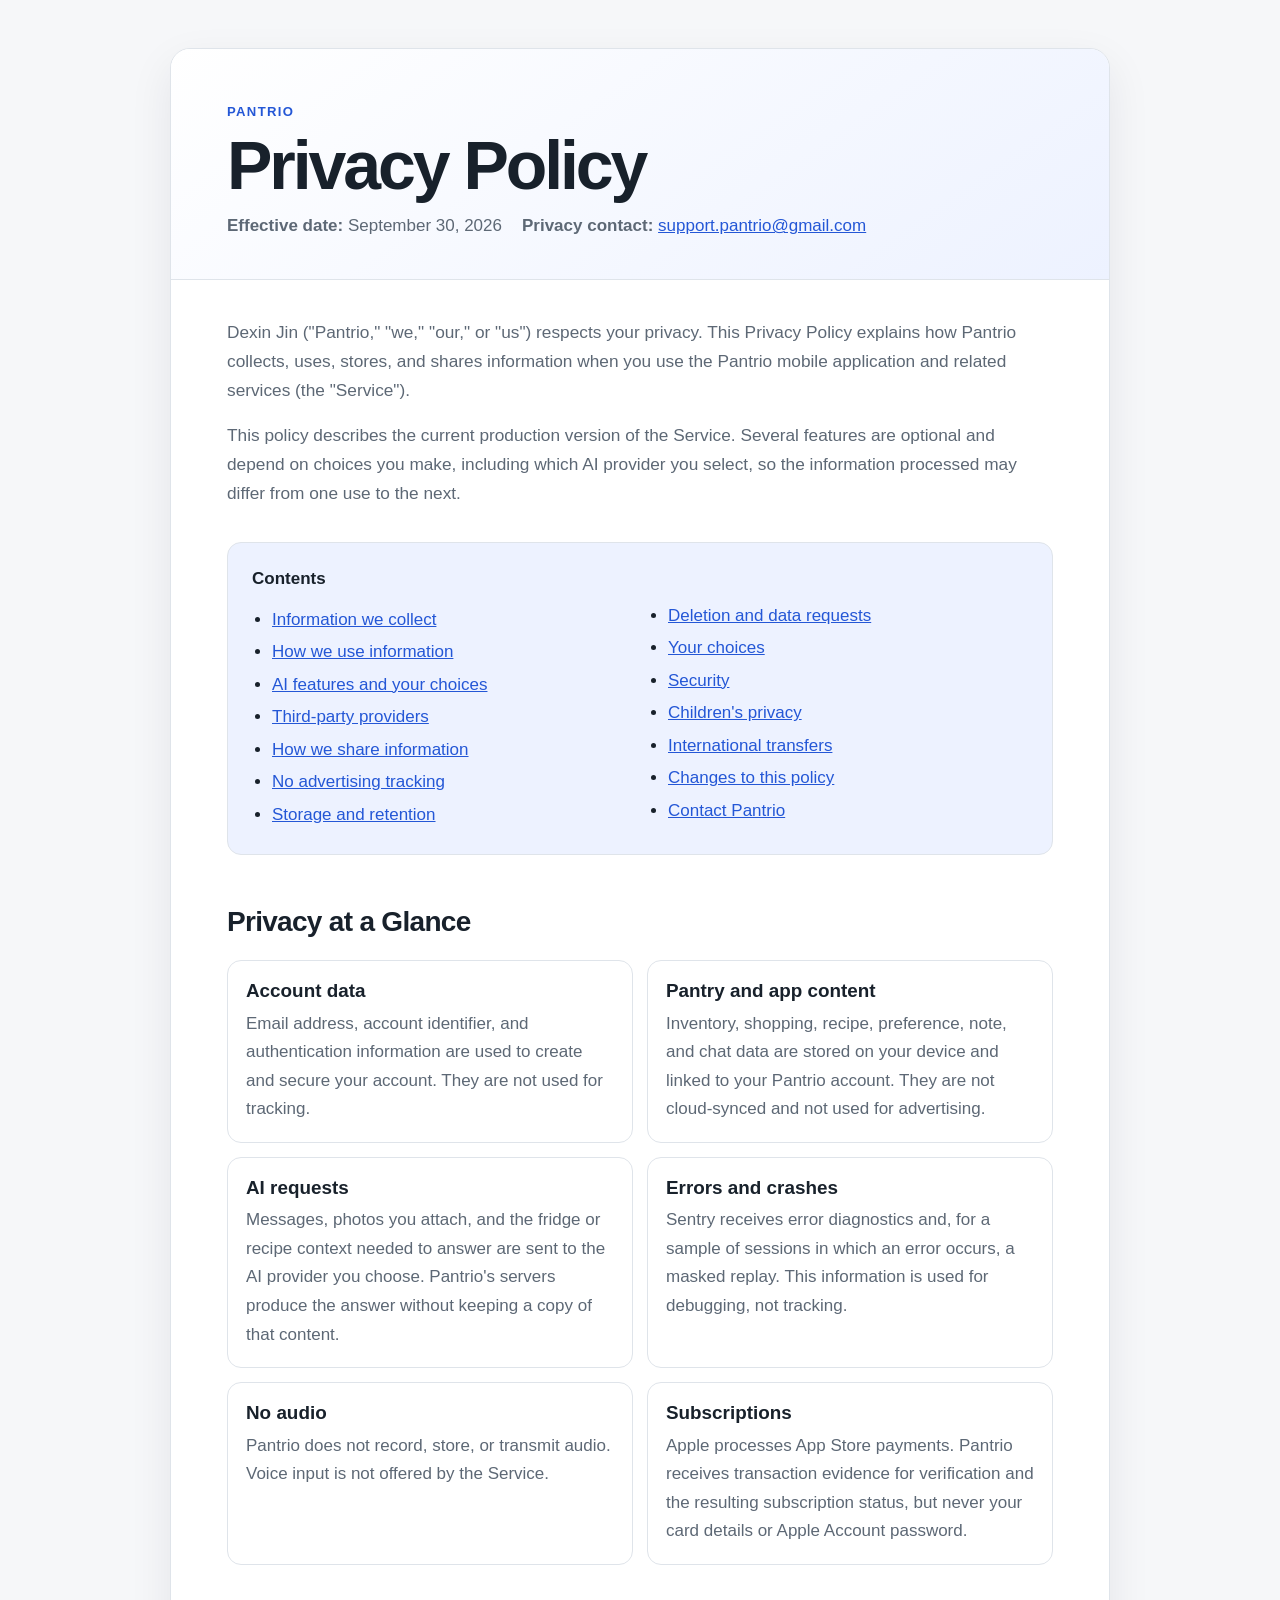
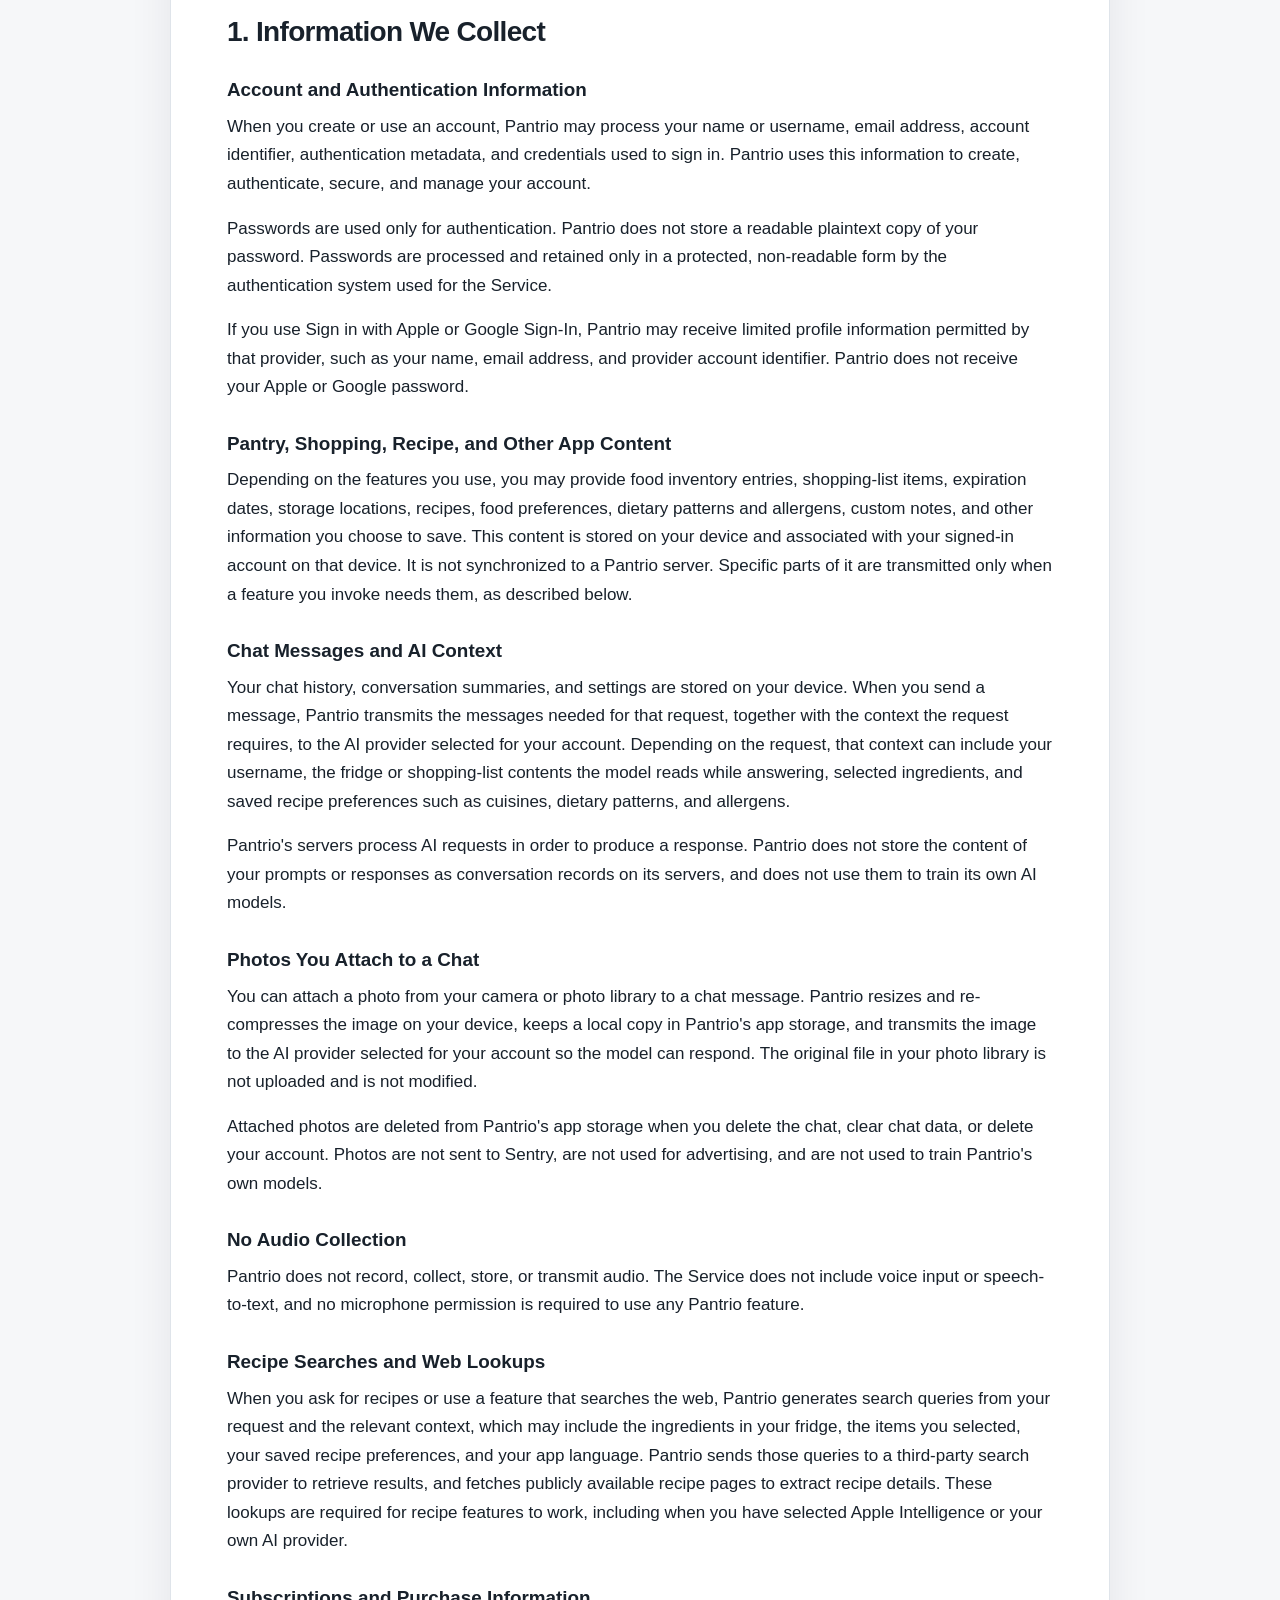
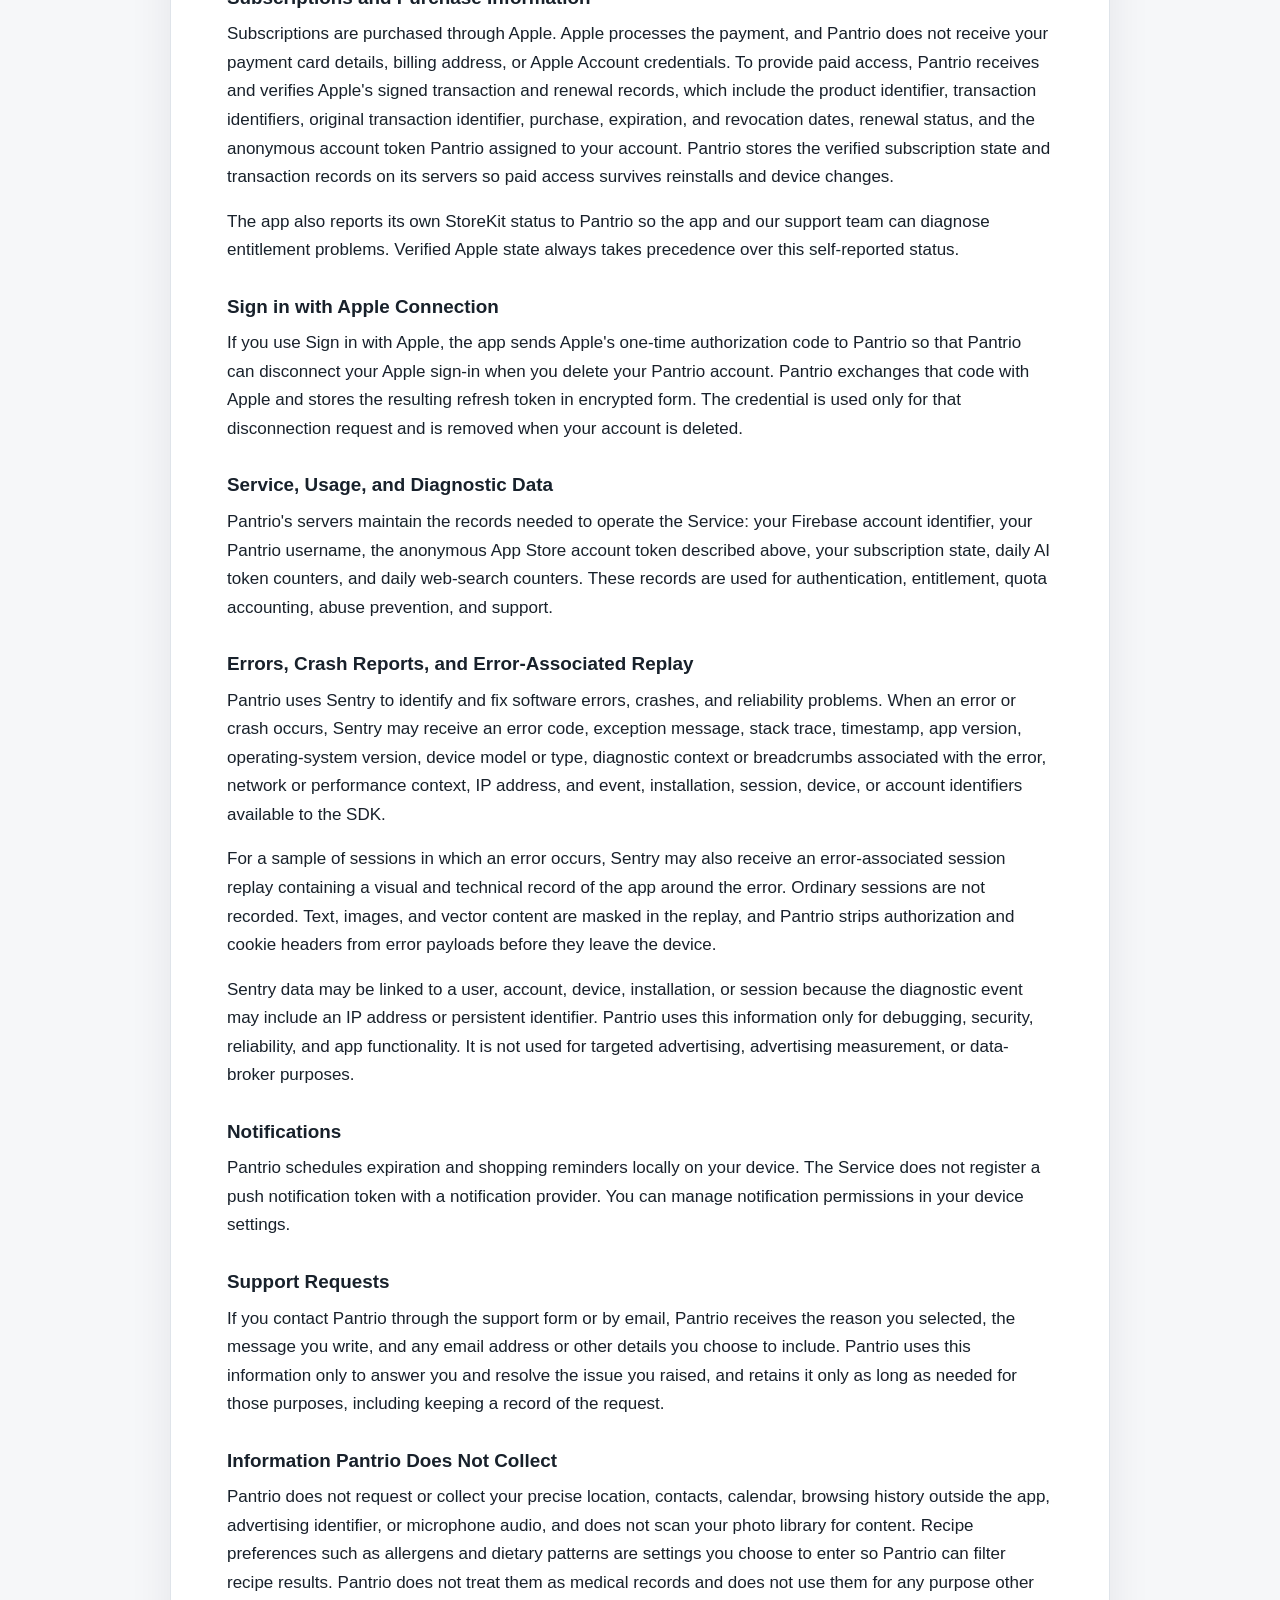
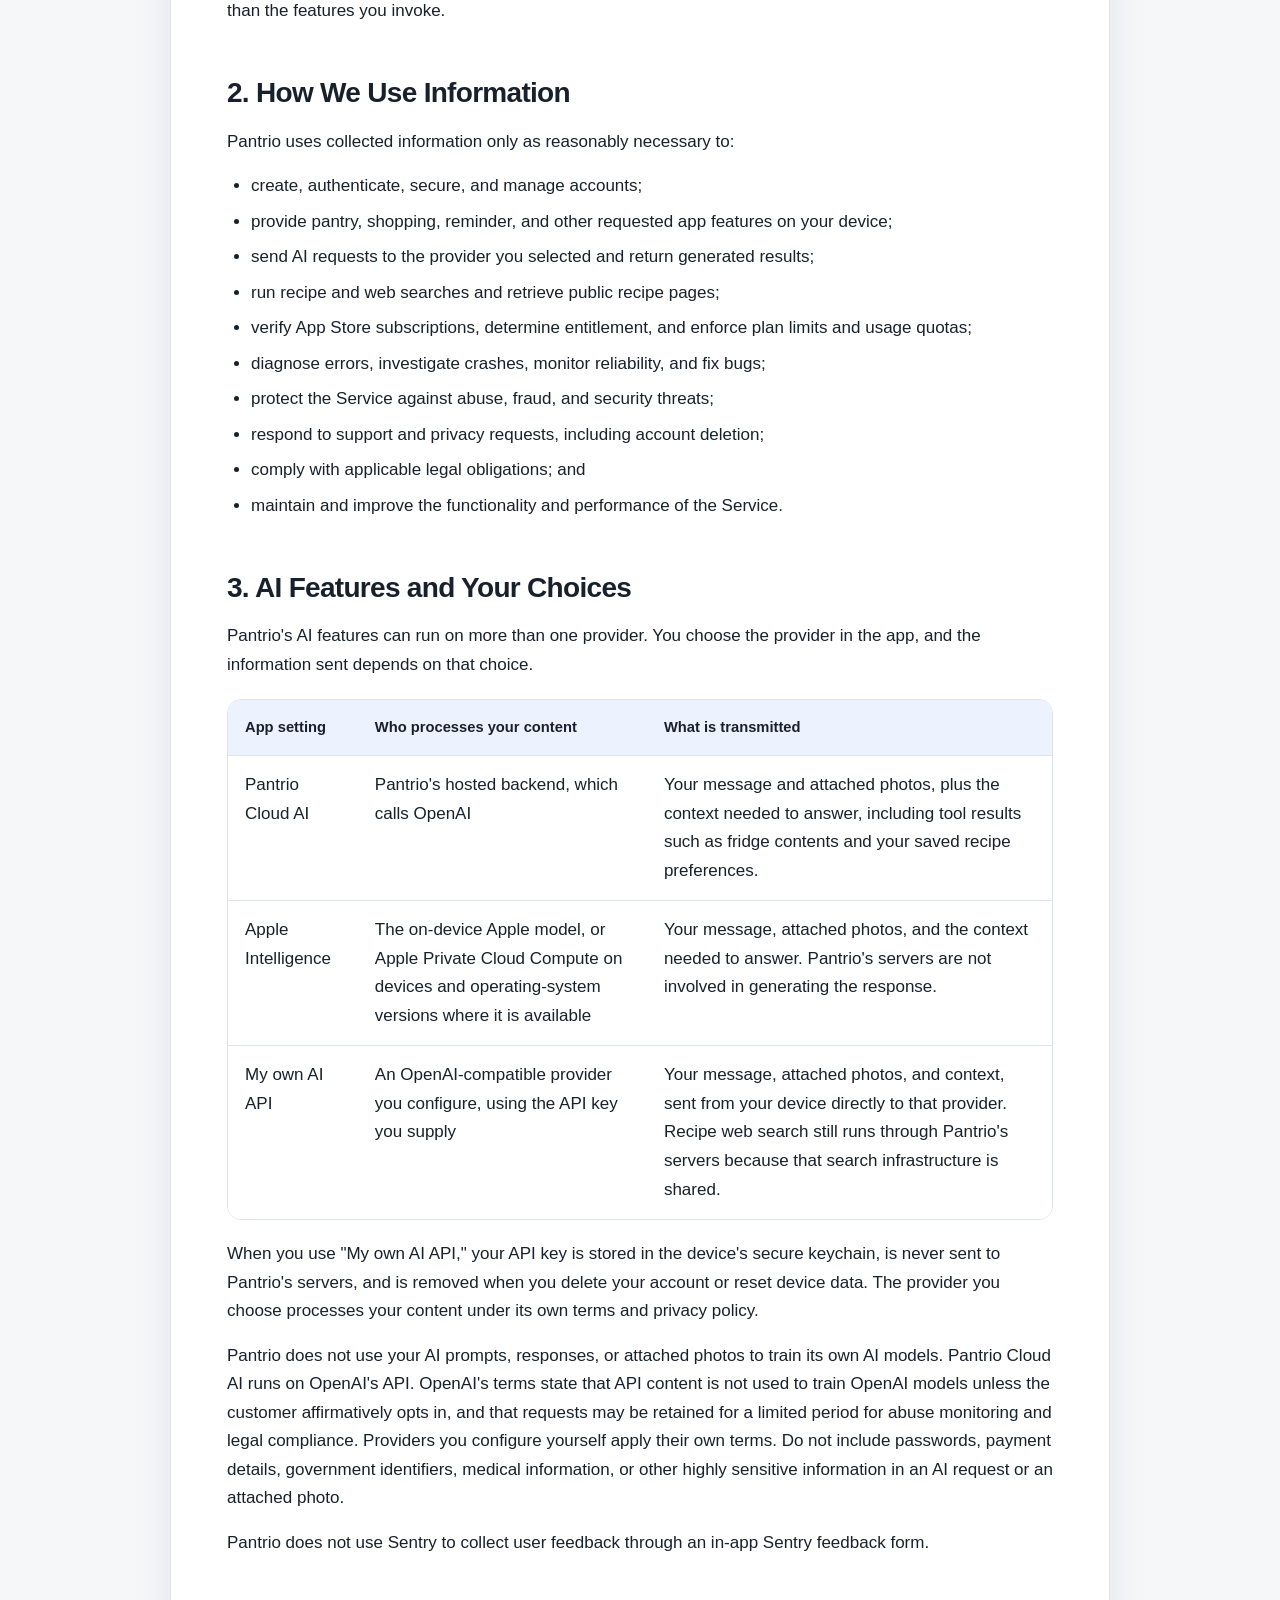
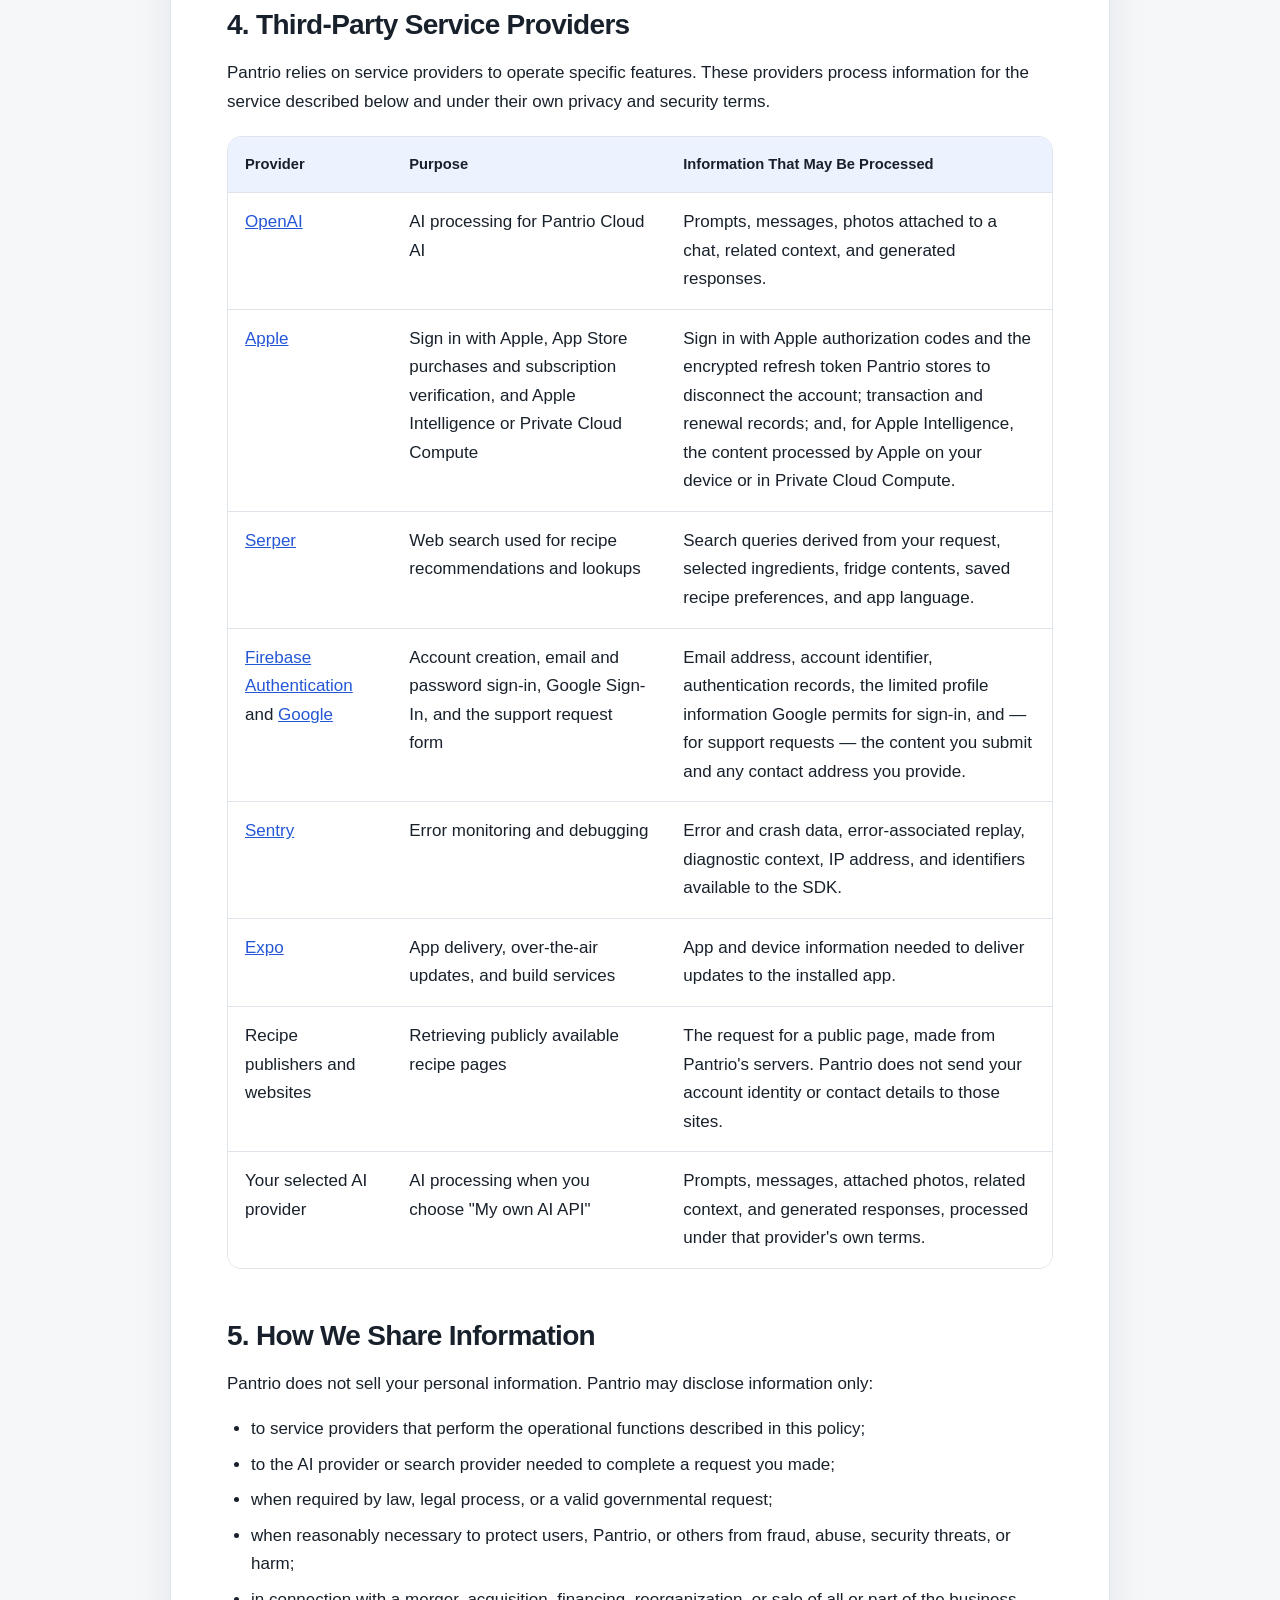
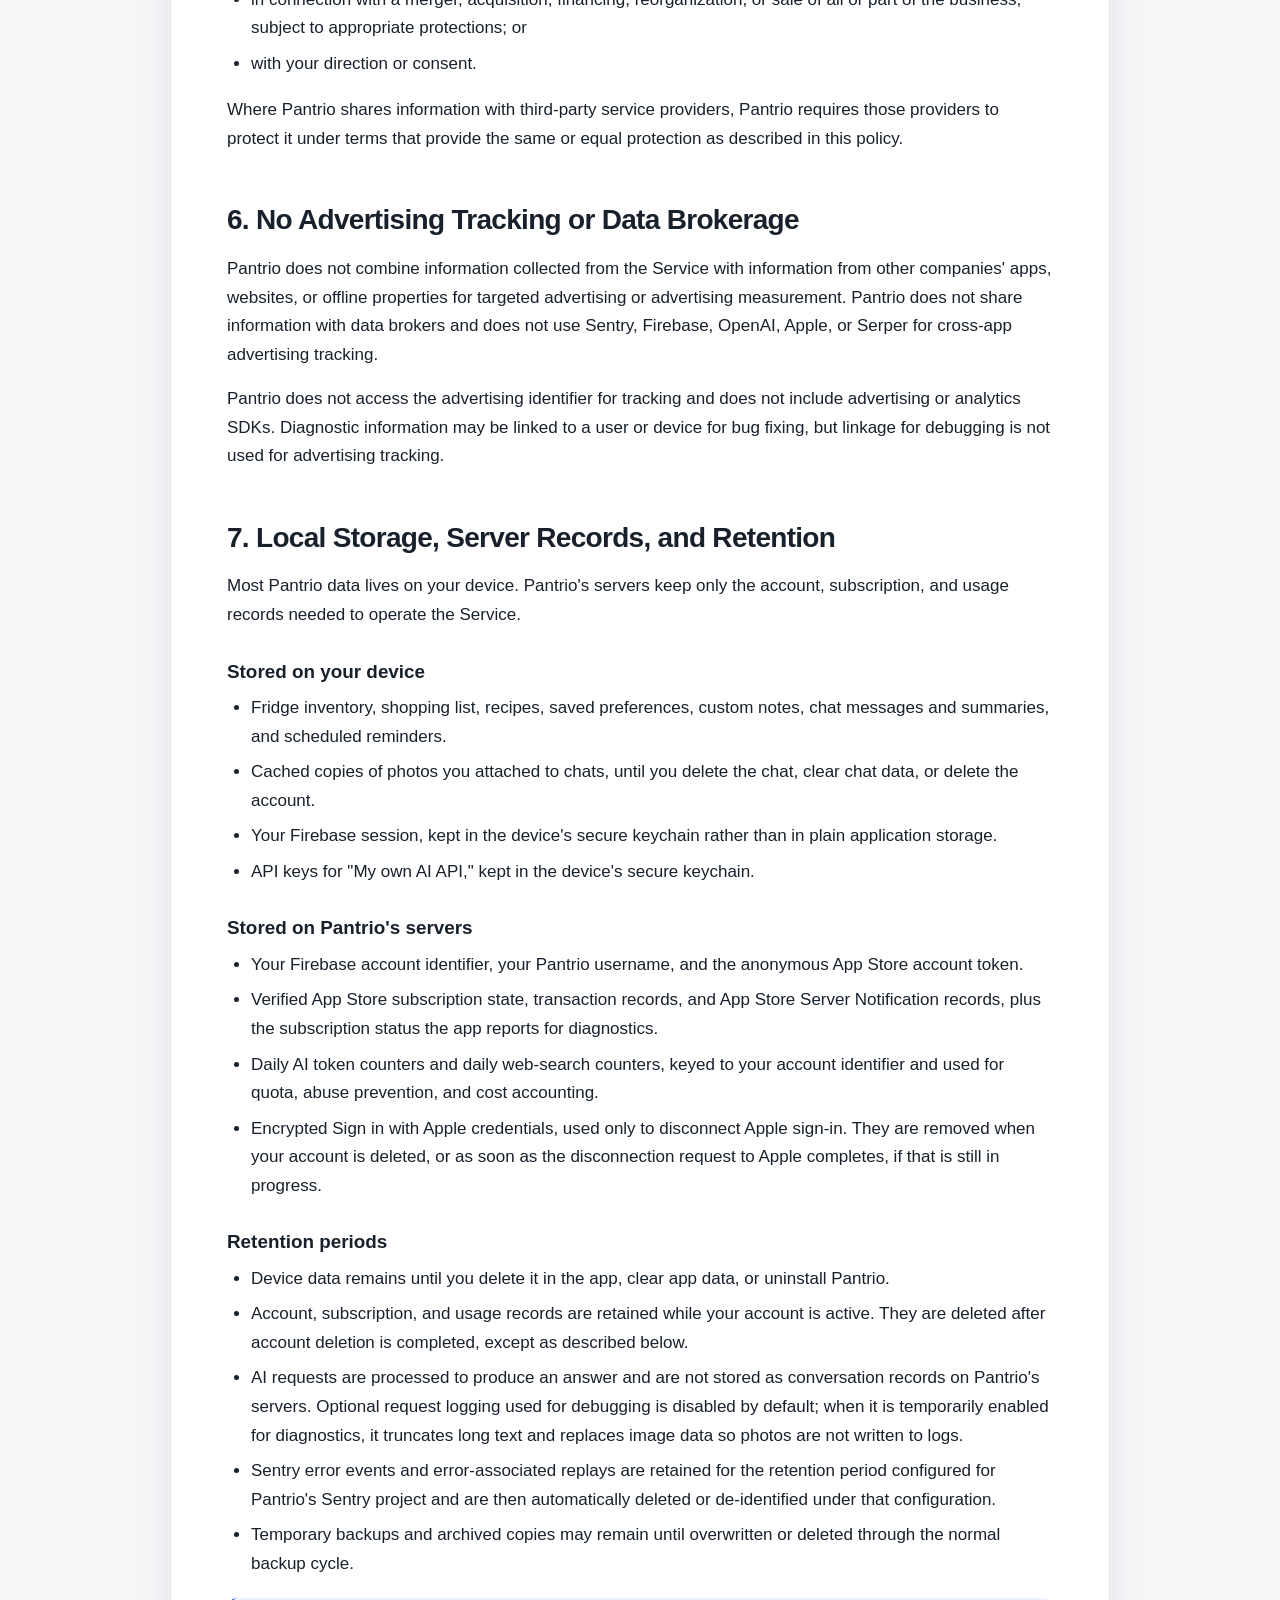
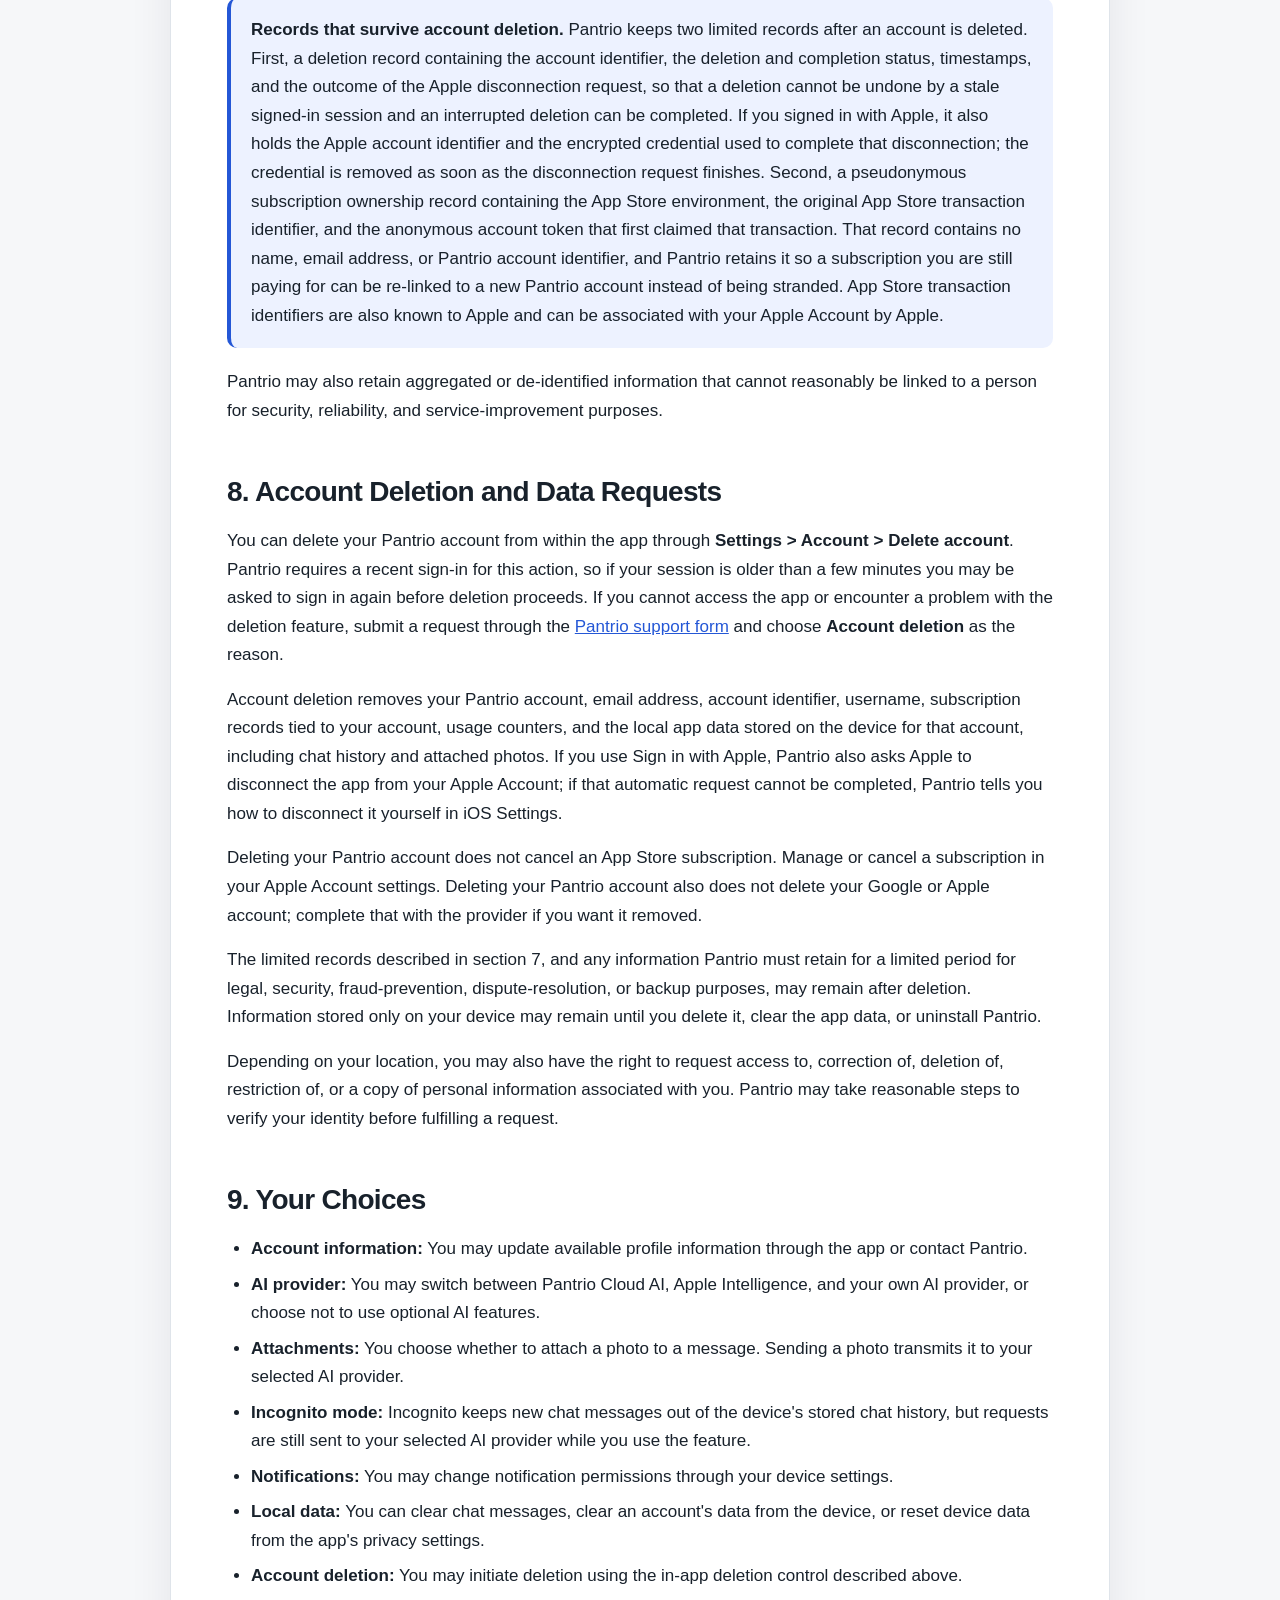
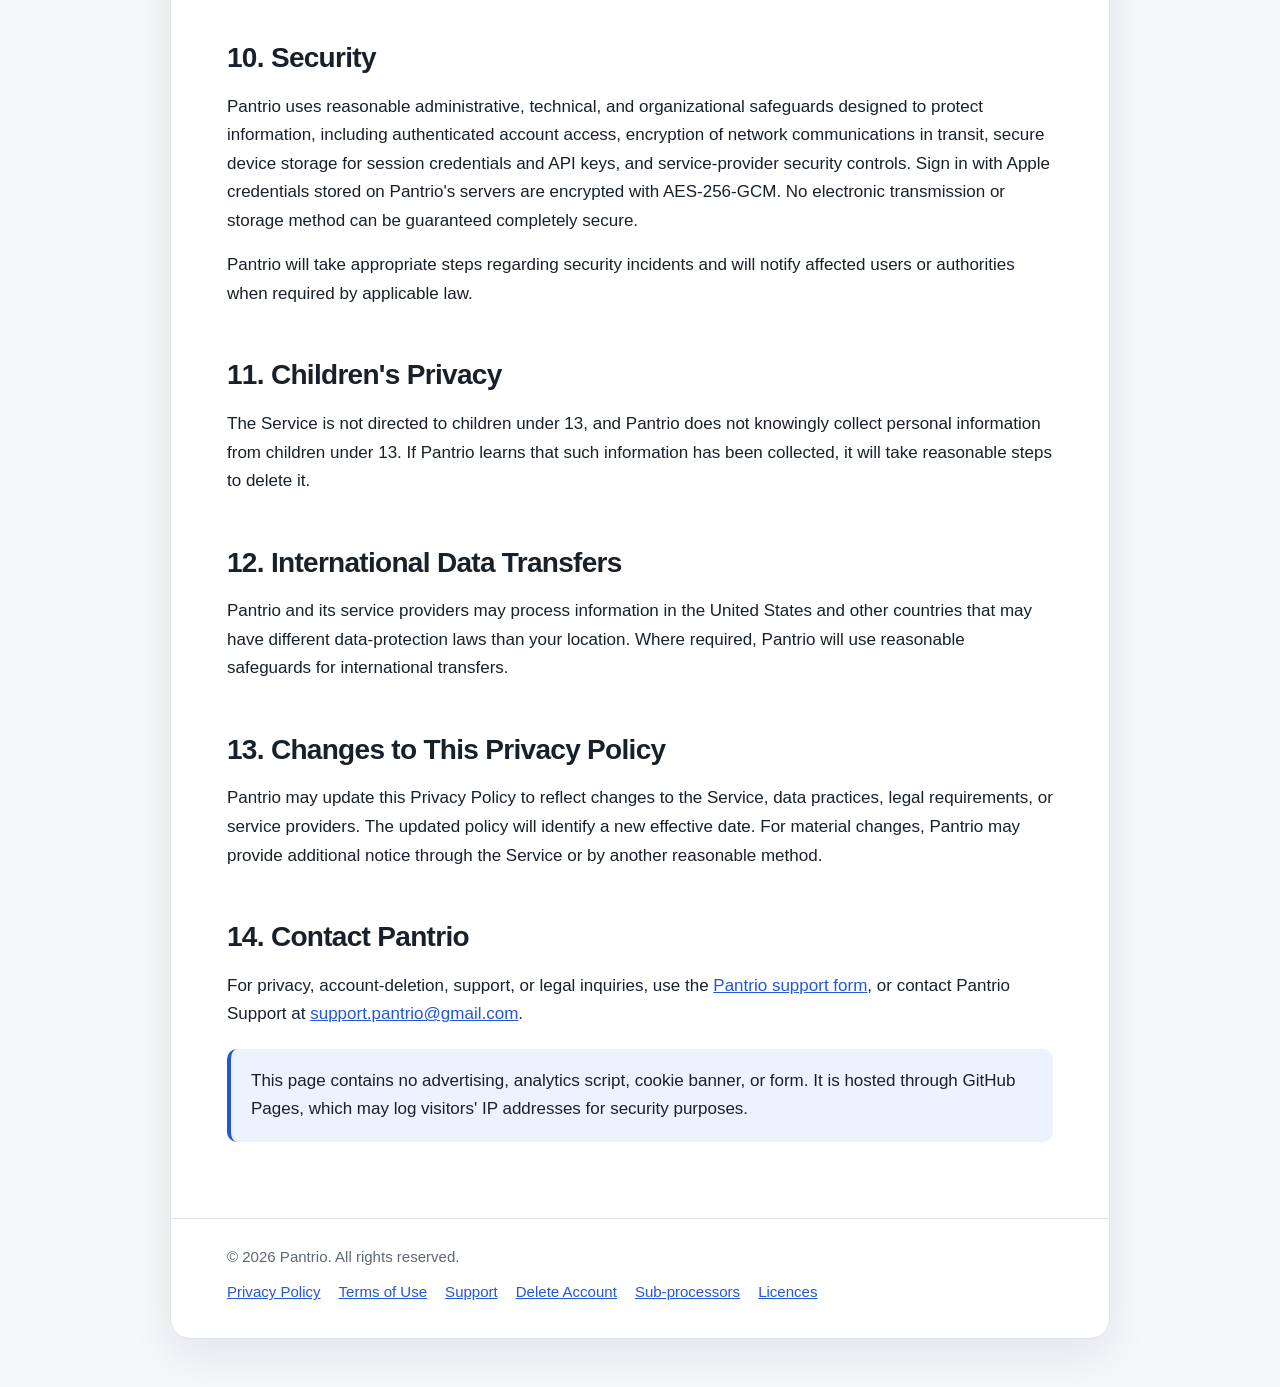
==== commit c84576ac: "Publish support, terms, deletion, subprocessors, and licences pages" ====
--- a/index.html
+++ b/index.html
@@ -242,7 +242,7 @@
 
       <main>
         <div class="intro">
-          <p>Pantrio ("Pantrio," "we," "our," or "us") respects your privacy. This Privacy Policy explains how Pantrio collects, uses, stores, and shares information when you use the Pantrio mobile application and related services (the "Service").</p>
+          <p>Dexin Jin ("Pantrio," "we," "our," or "us") respects your privacy. This Privacy Policy explains how Pantrio collects, uses, stores, and shares information when you use the Pantrio mobile application and related services (the "Service").</p>
           <p>This policy describes the current production version of the Service. Several features are optional and depend on choices you make, including which AI provider you select, so the information processed may differ from one use to the next.</p>
         </div>
 
@@ -340,7 +340,7 @@
           <p>Pantrio schedules expiration and shopping reminders locally on your device. The Service does not register a push notification token with a notification provider. You can manage notification permissions in your device settings.</p>
 
           <h3>Support Requests</h3>
-          <p>If you contact Pantrio through the support form or by email, Pantrio receives the reason you selected, the message you write, and any email address or other details you choose to include. Pantrio uses this information only to answer you and resolve the issue you raised, and keeps it only for as long as that takes.</p>
+          <p>If you contact Pantrio through the support form or by email, Pantrio receives the reason you selected, the message you write, and any email address or other details you choose to include. Pantrio uses this information only to answer you and resolve the issue you raised, and retains it only as long as needed for those purposes, including keeping a record of the request.</p>
 
           <h3>Information Pantrio Does Not Collect</h3>
           <p>Pantrio does not request or collect your precise location, contacts, calendar, browsing history outside the app, advertising identifier, or microphone audio, and does not scan your photo library for content. Recipe preferences such as allergens and dietary patterns are settings you choose to enter so Pantrio can filter recipe results. Pantrio does not treat them as medical records and does not use them for any purpose other than the features you invoke.</p>
@@ -394,7 +394,7 @@
               </tbody>
             </table>
           </div>
-          <p>When you use "My own AI API," your API key is stored in the device's secure keychain, is never sent to Pantrio's servers, and is removed when you sign out, delete your account, or reset device data. The provider you choose processes your content under its own terms and privacy policy.</p>
+          <p>When you use "My own AI API," your API key is stored in the device's secure keychain, is never sent to Pantrio's servers, and is removed when you delete your account or reset device data. The provider you choose processes your content under its own terms and privacy policy.</p>
           <p>Pantrio does not use your AI prompts, responses, or attached photos to train its own AI models. Pantrio Cloud AI runs on OpenAI's API. OpenAI's terms state that API content is not used to train OpenAI models unless the customer affirmatively opts in, and that requests may be retained for a limited period for abuse monitoring and legal compliance. Providers you configure yourself apply their own terms. Do not include passwords, payment details, government identifiers, medical information, or other highly sensitive information in an AI request or an attached photo.</p>
           <p>Pantrio does not use Sentry to collect user feedback through an in-app Sentry feedback form.</p>
         </section>
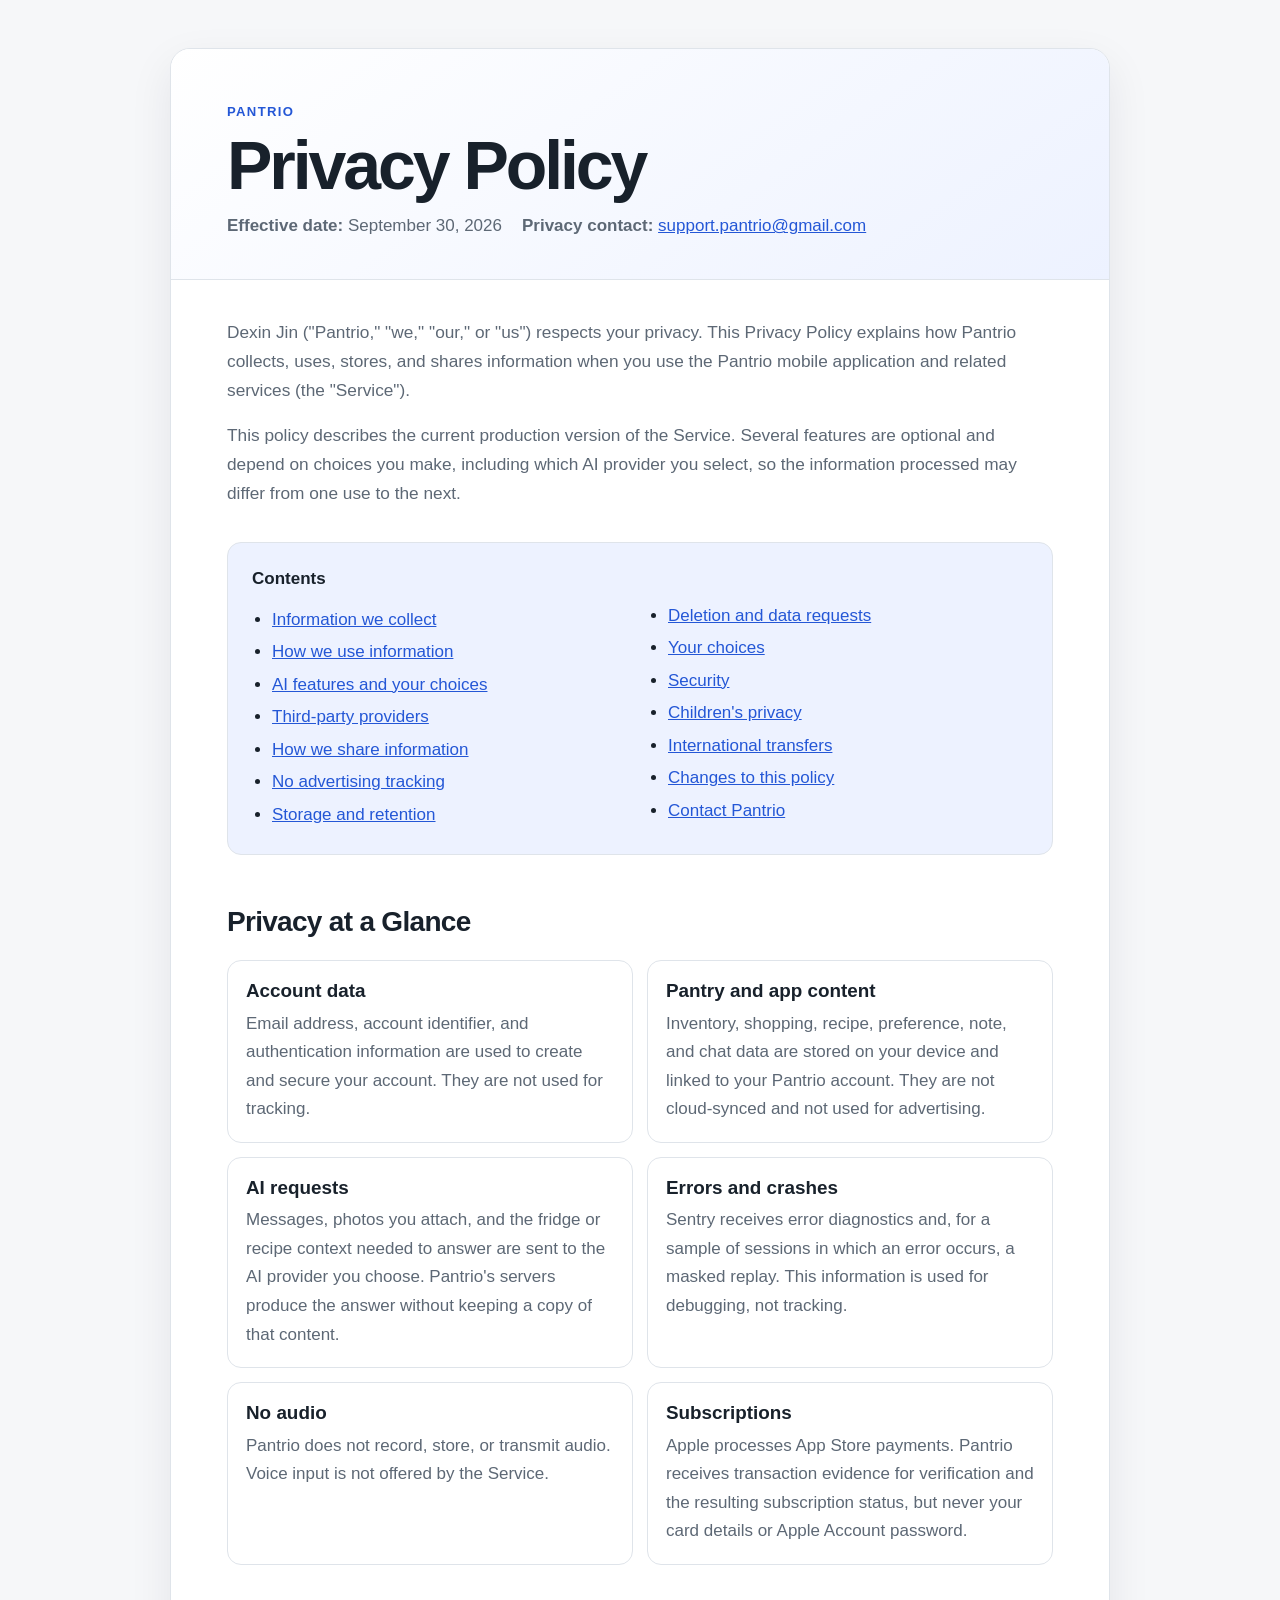
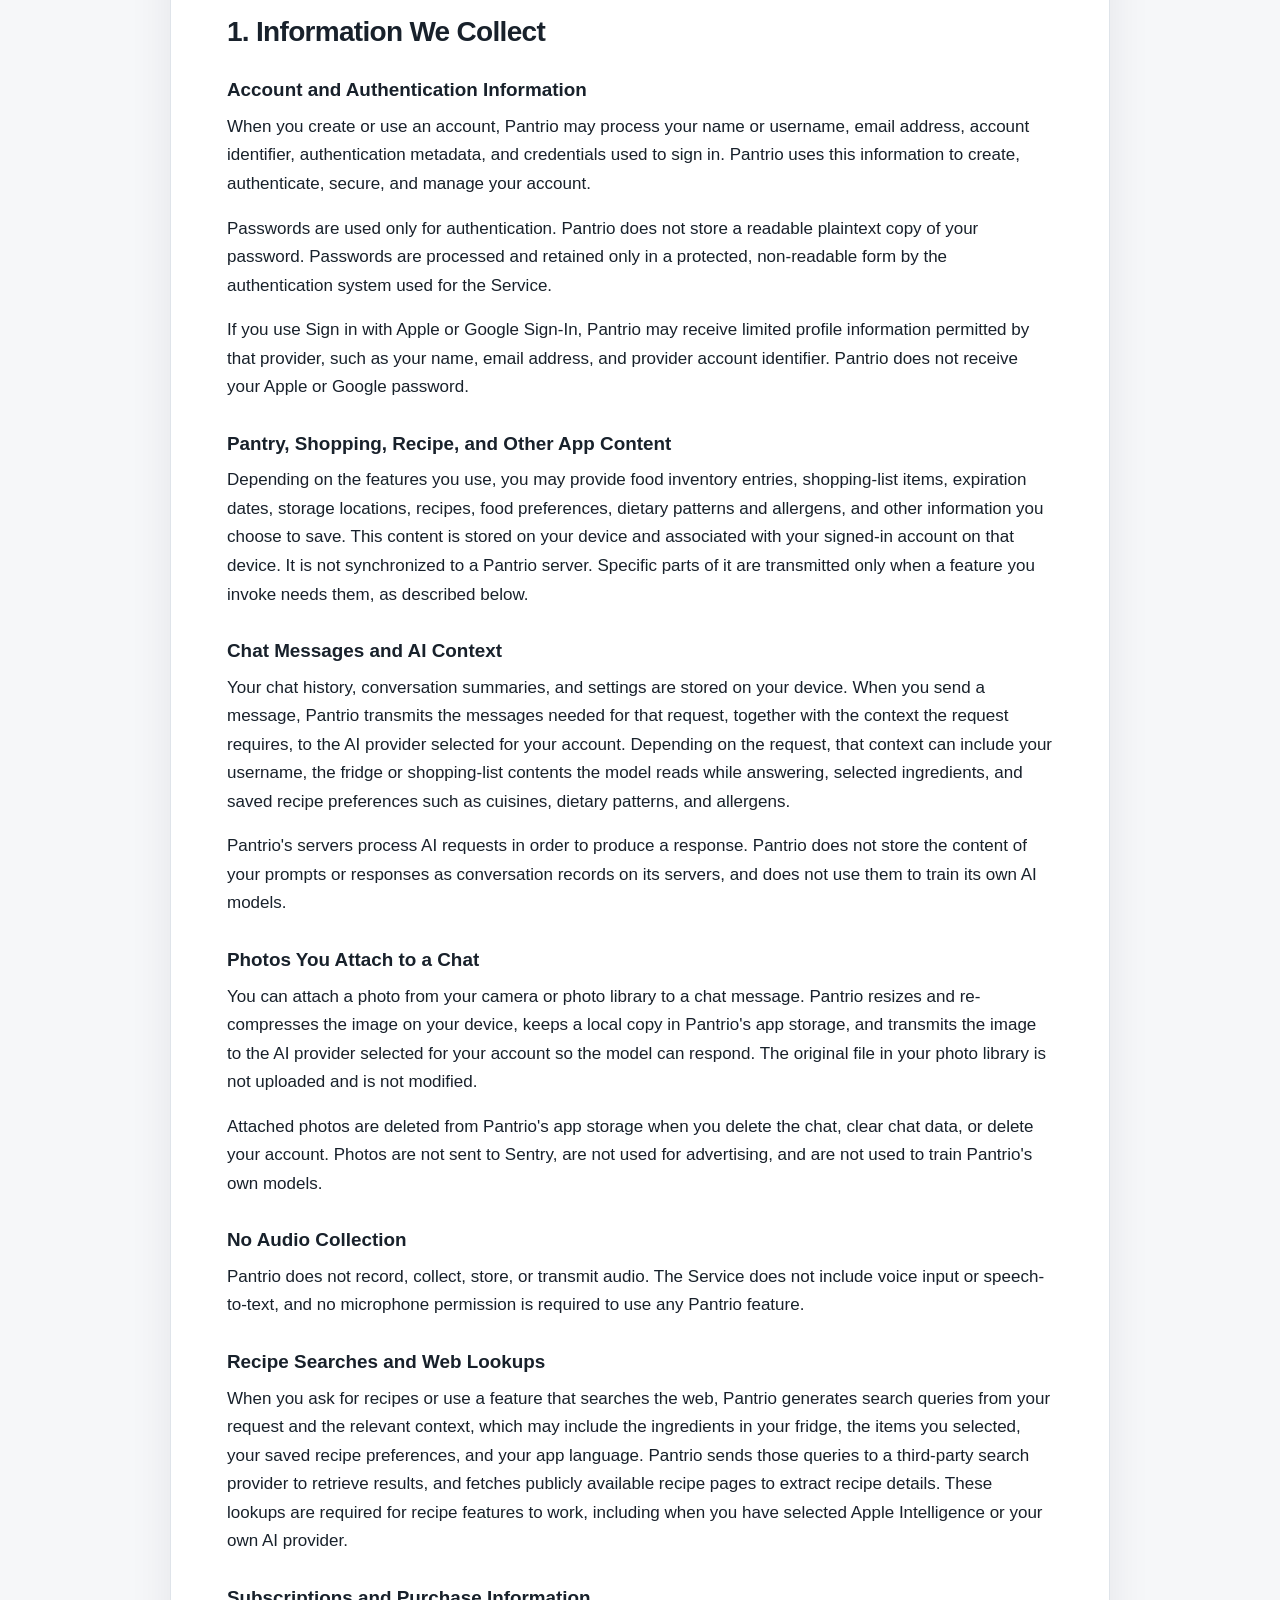
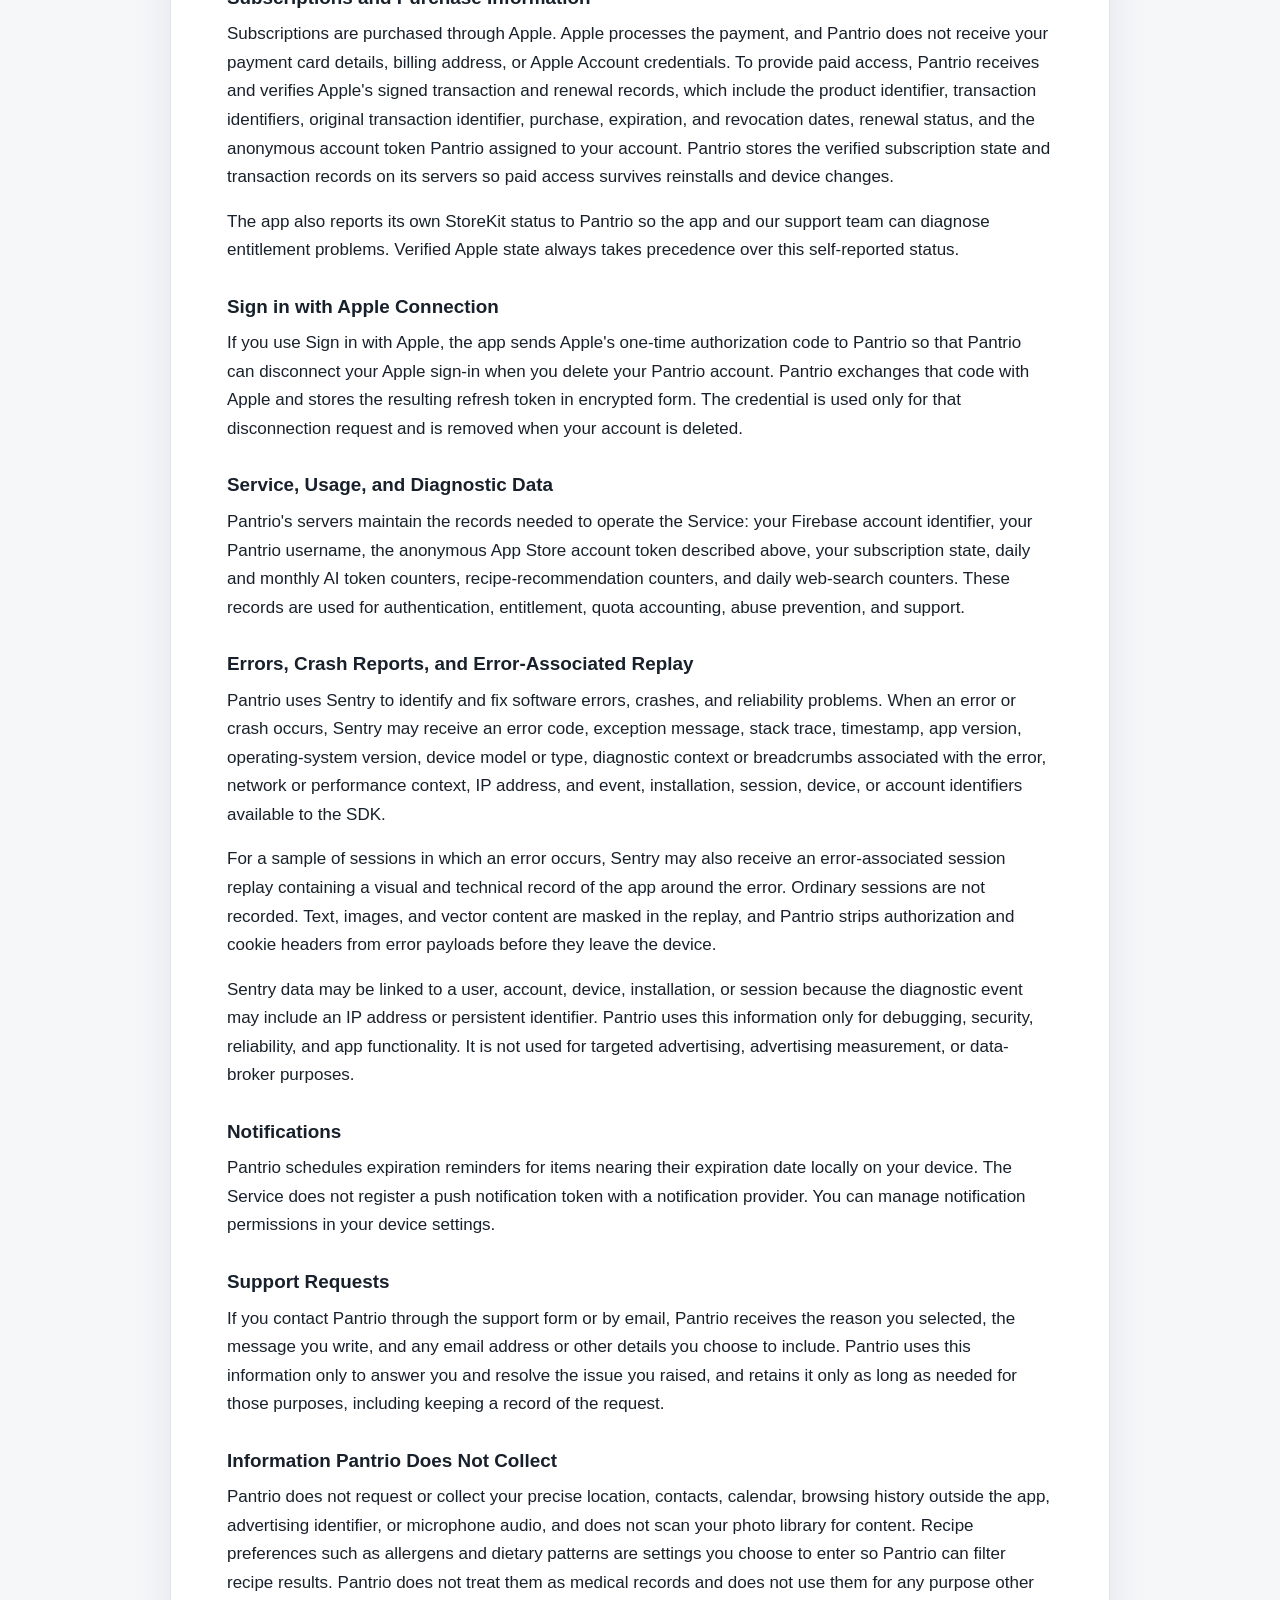
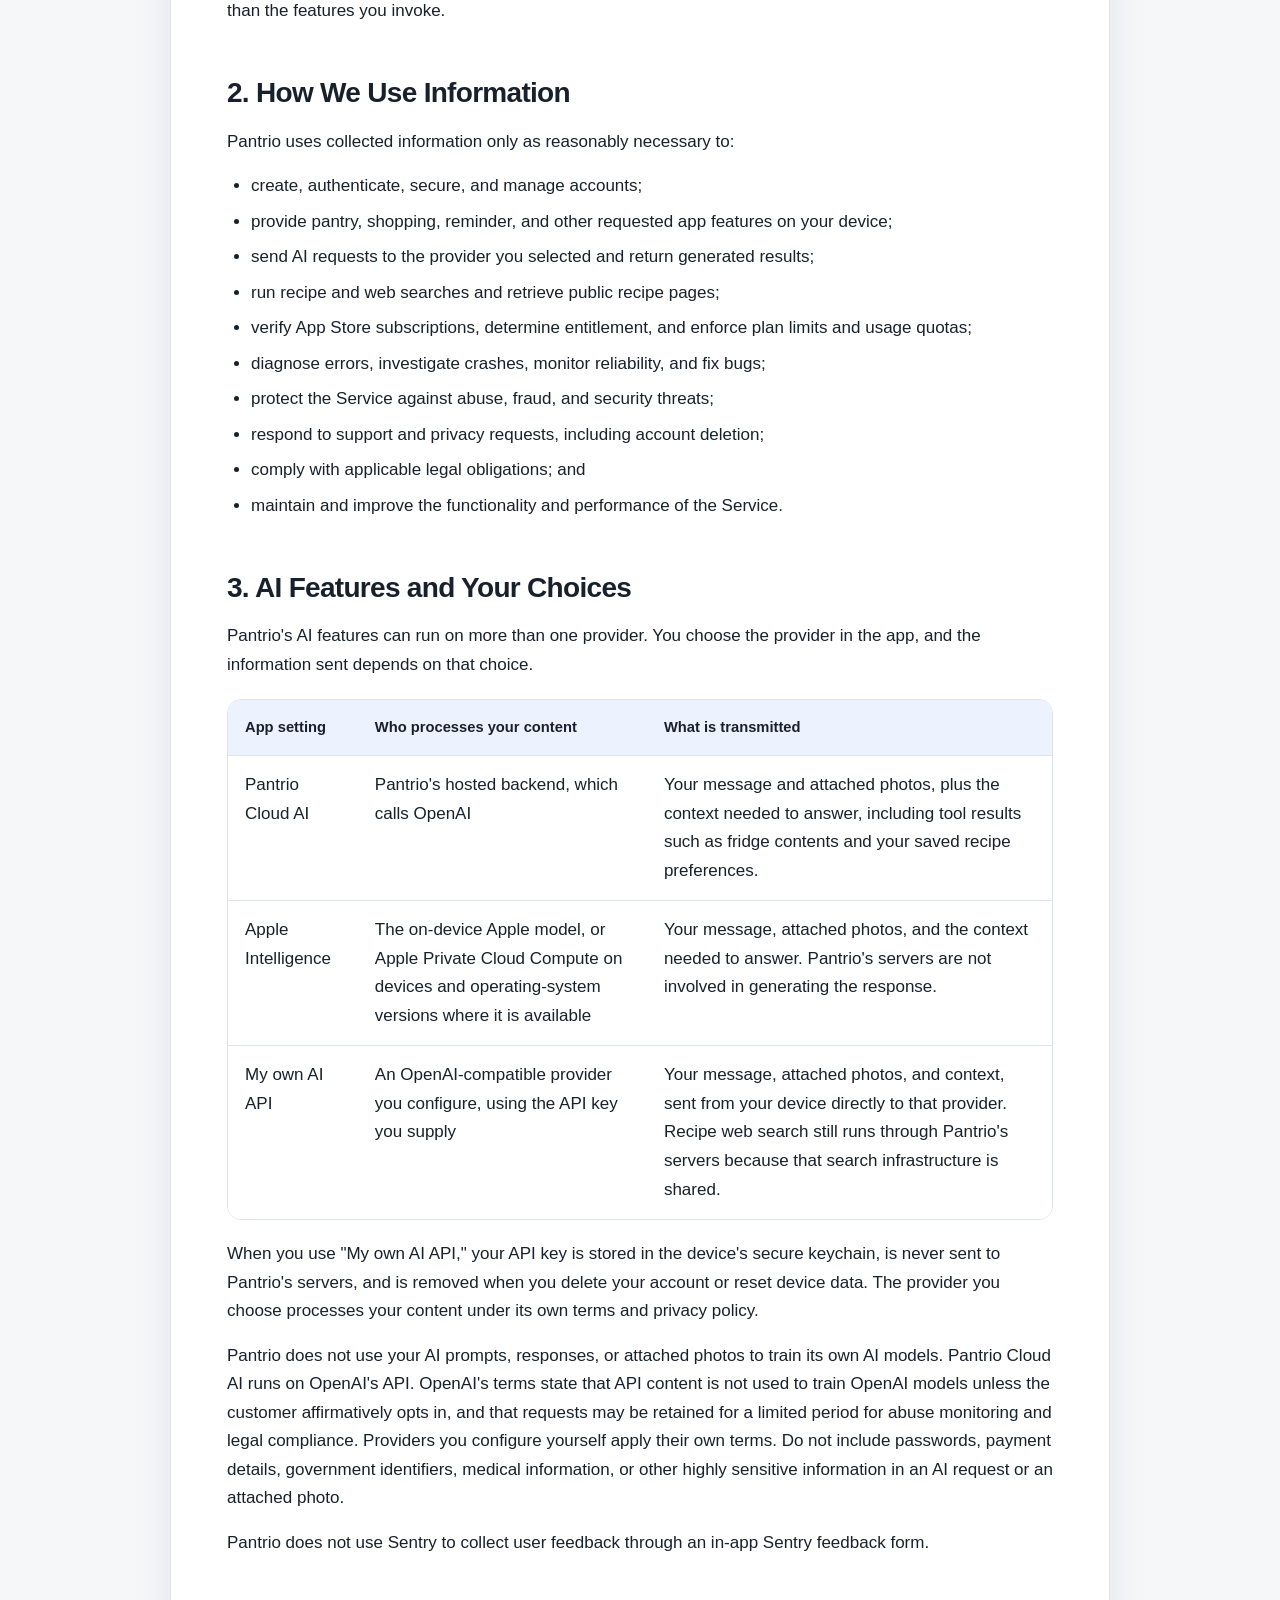
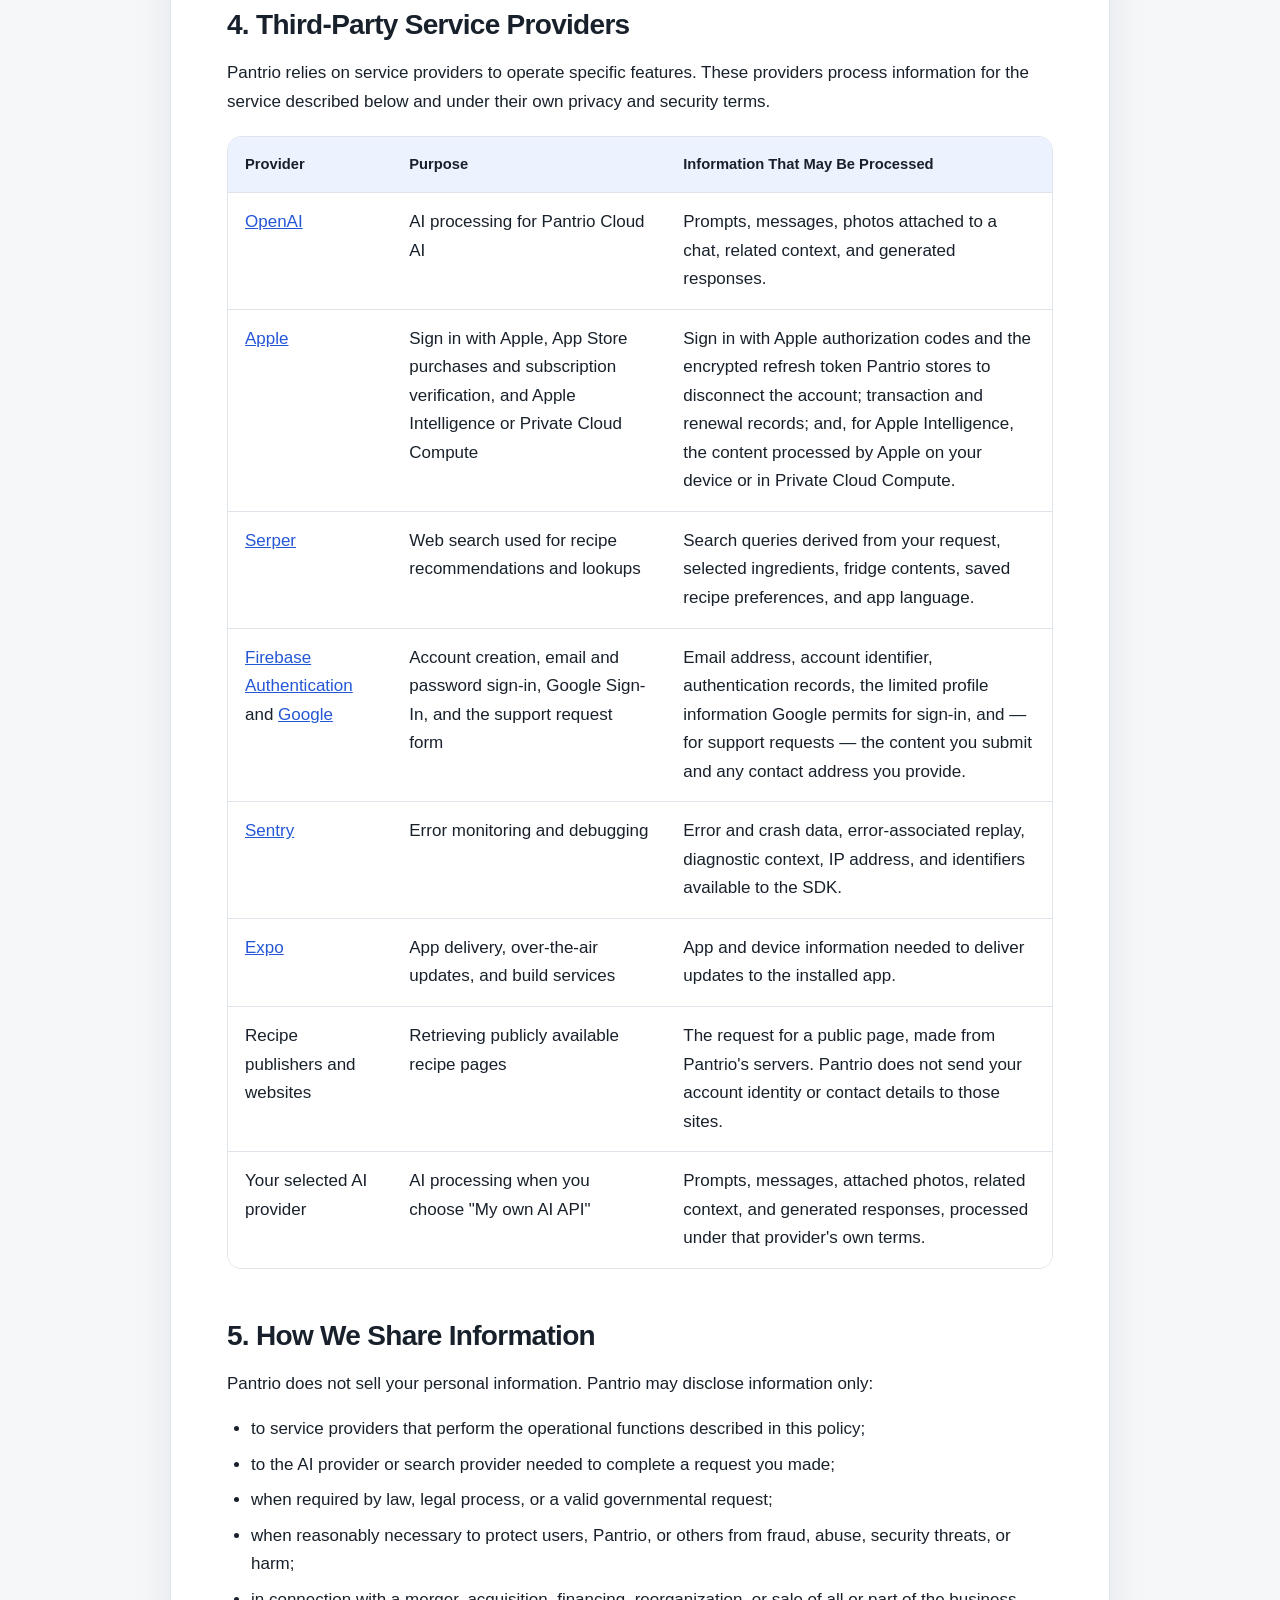
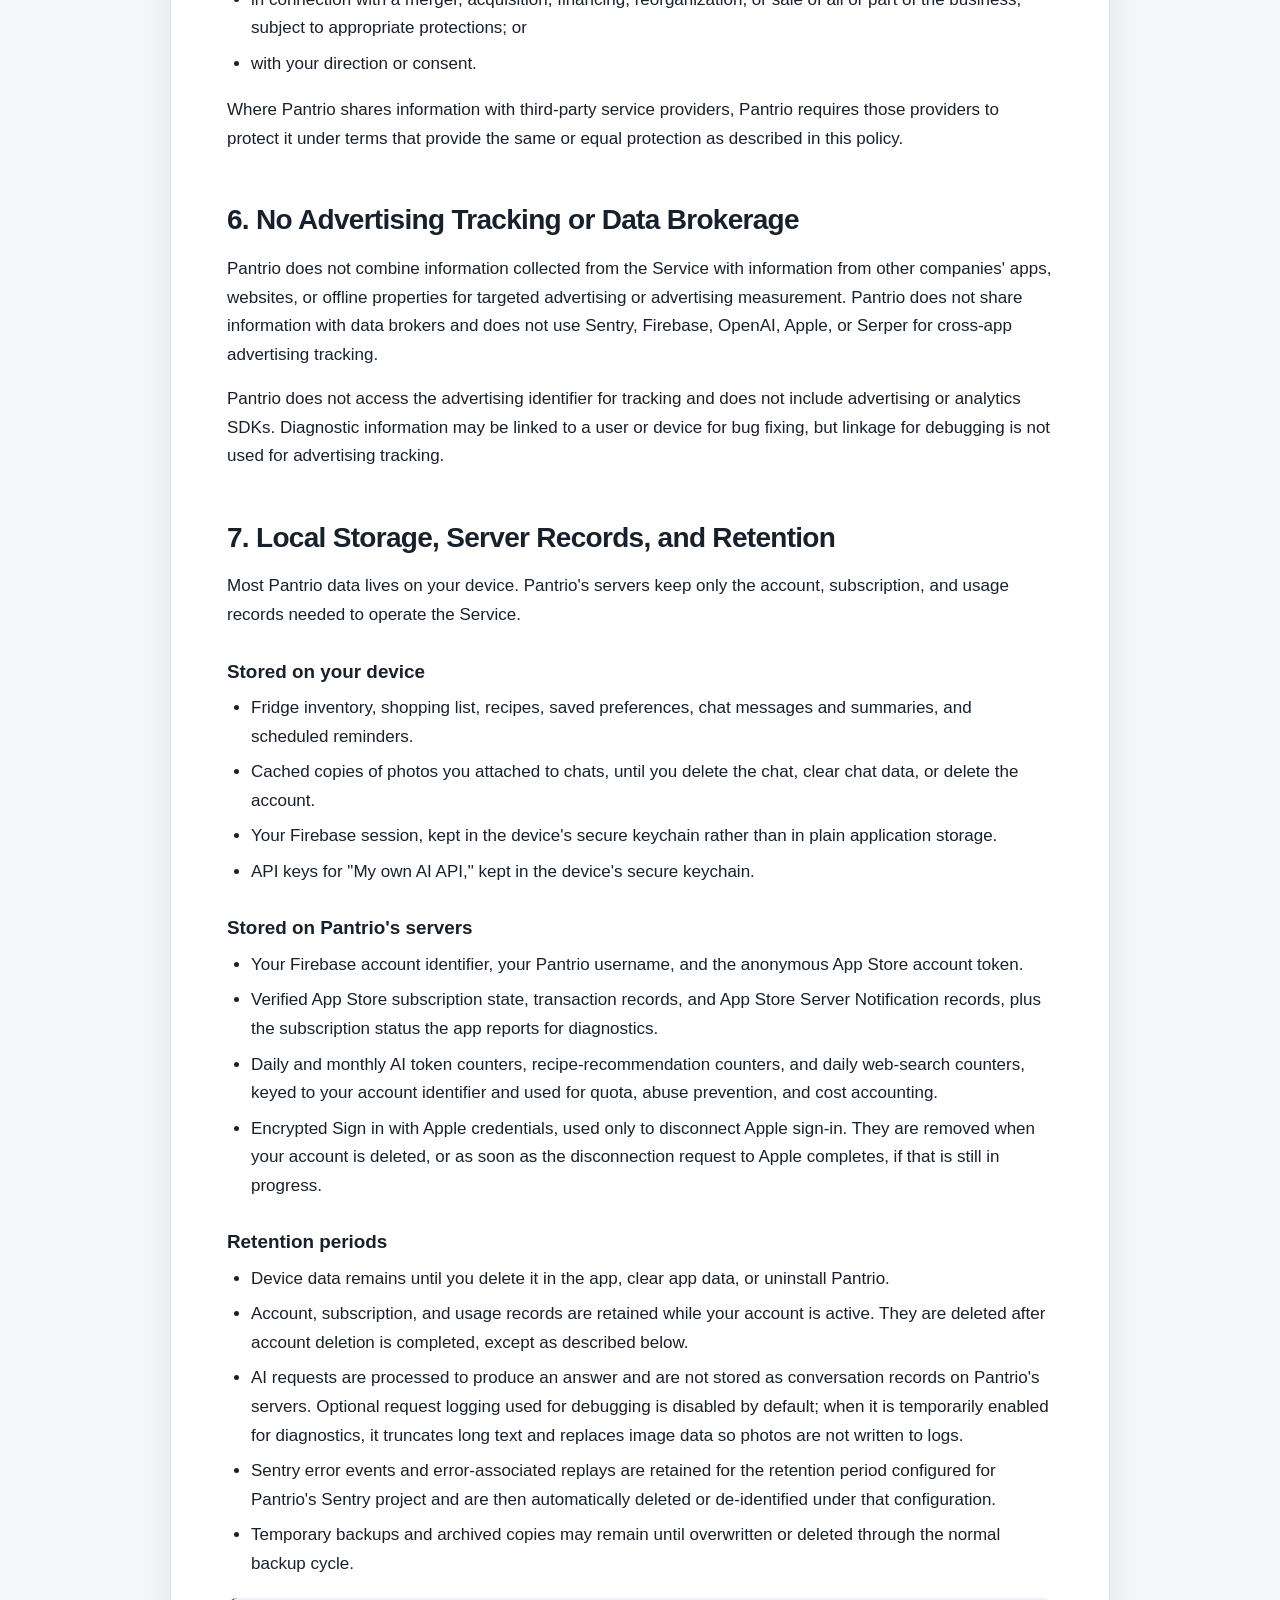
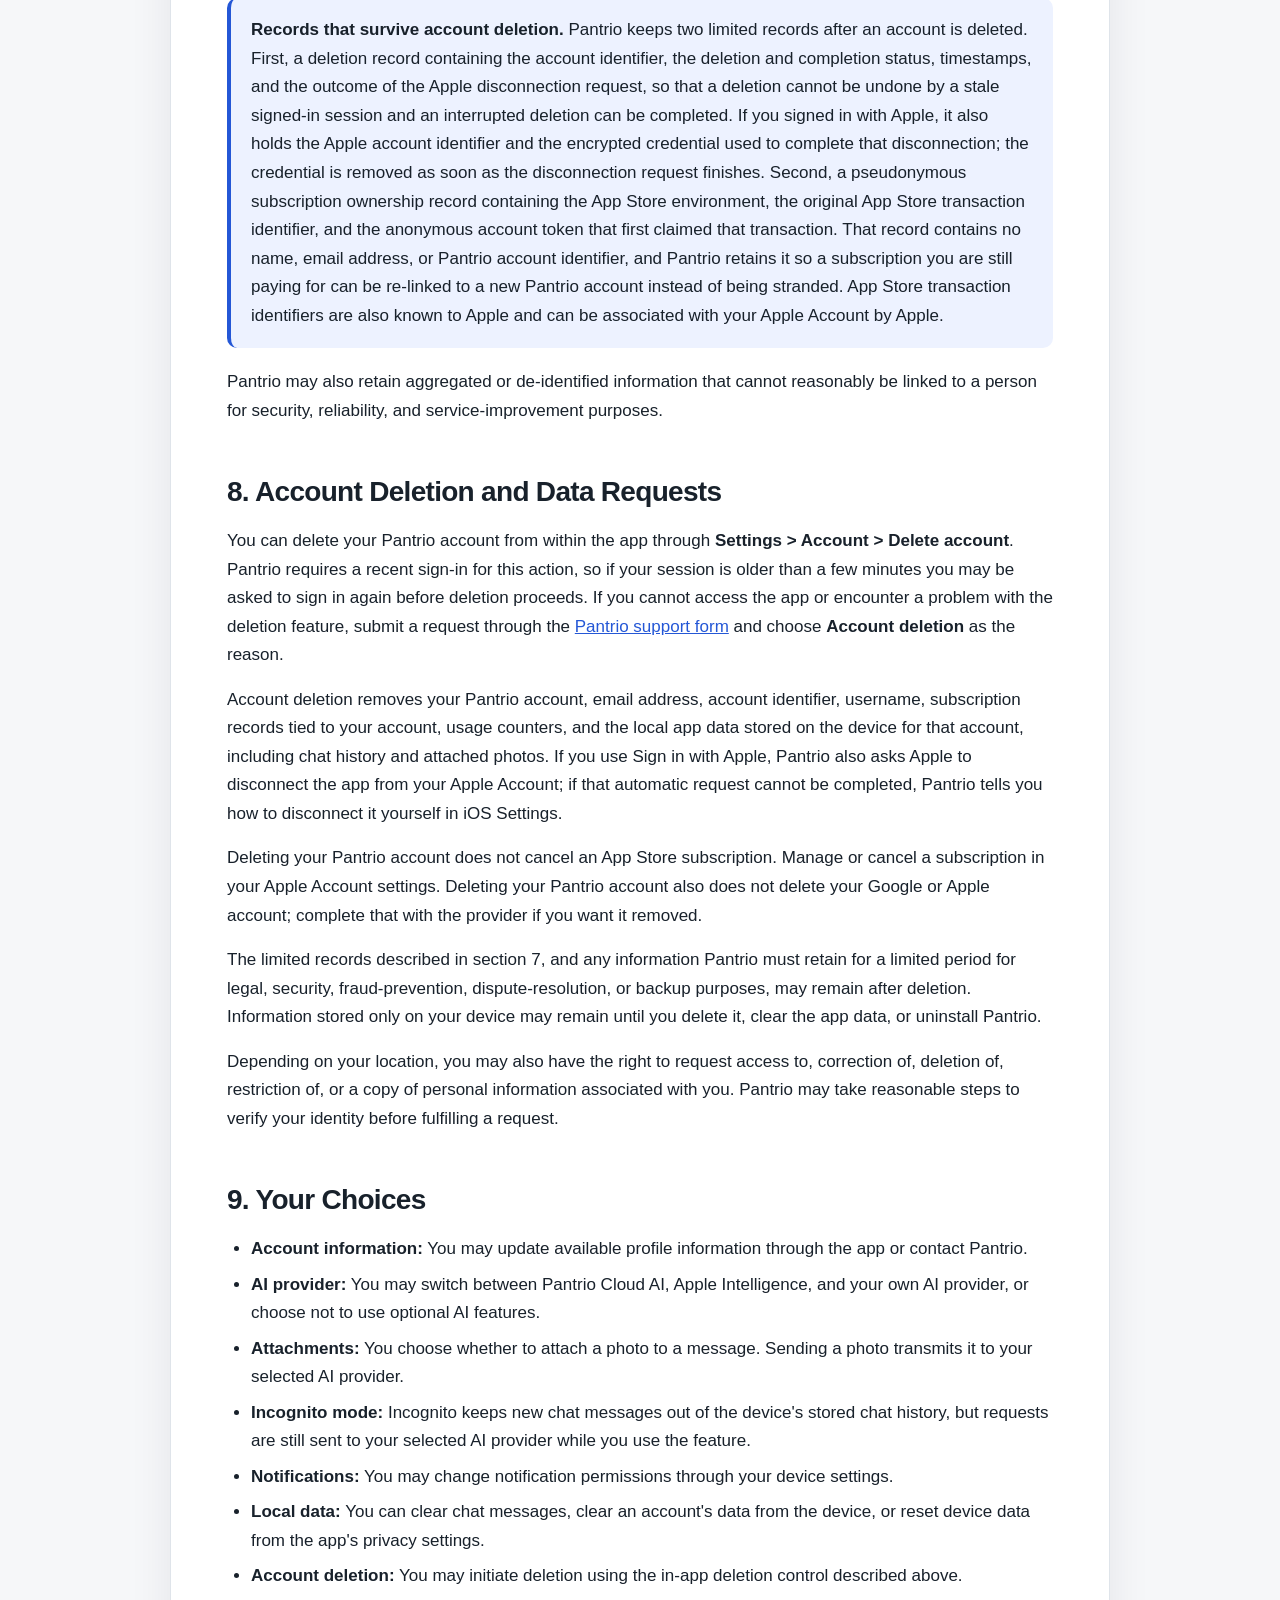
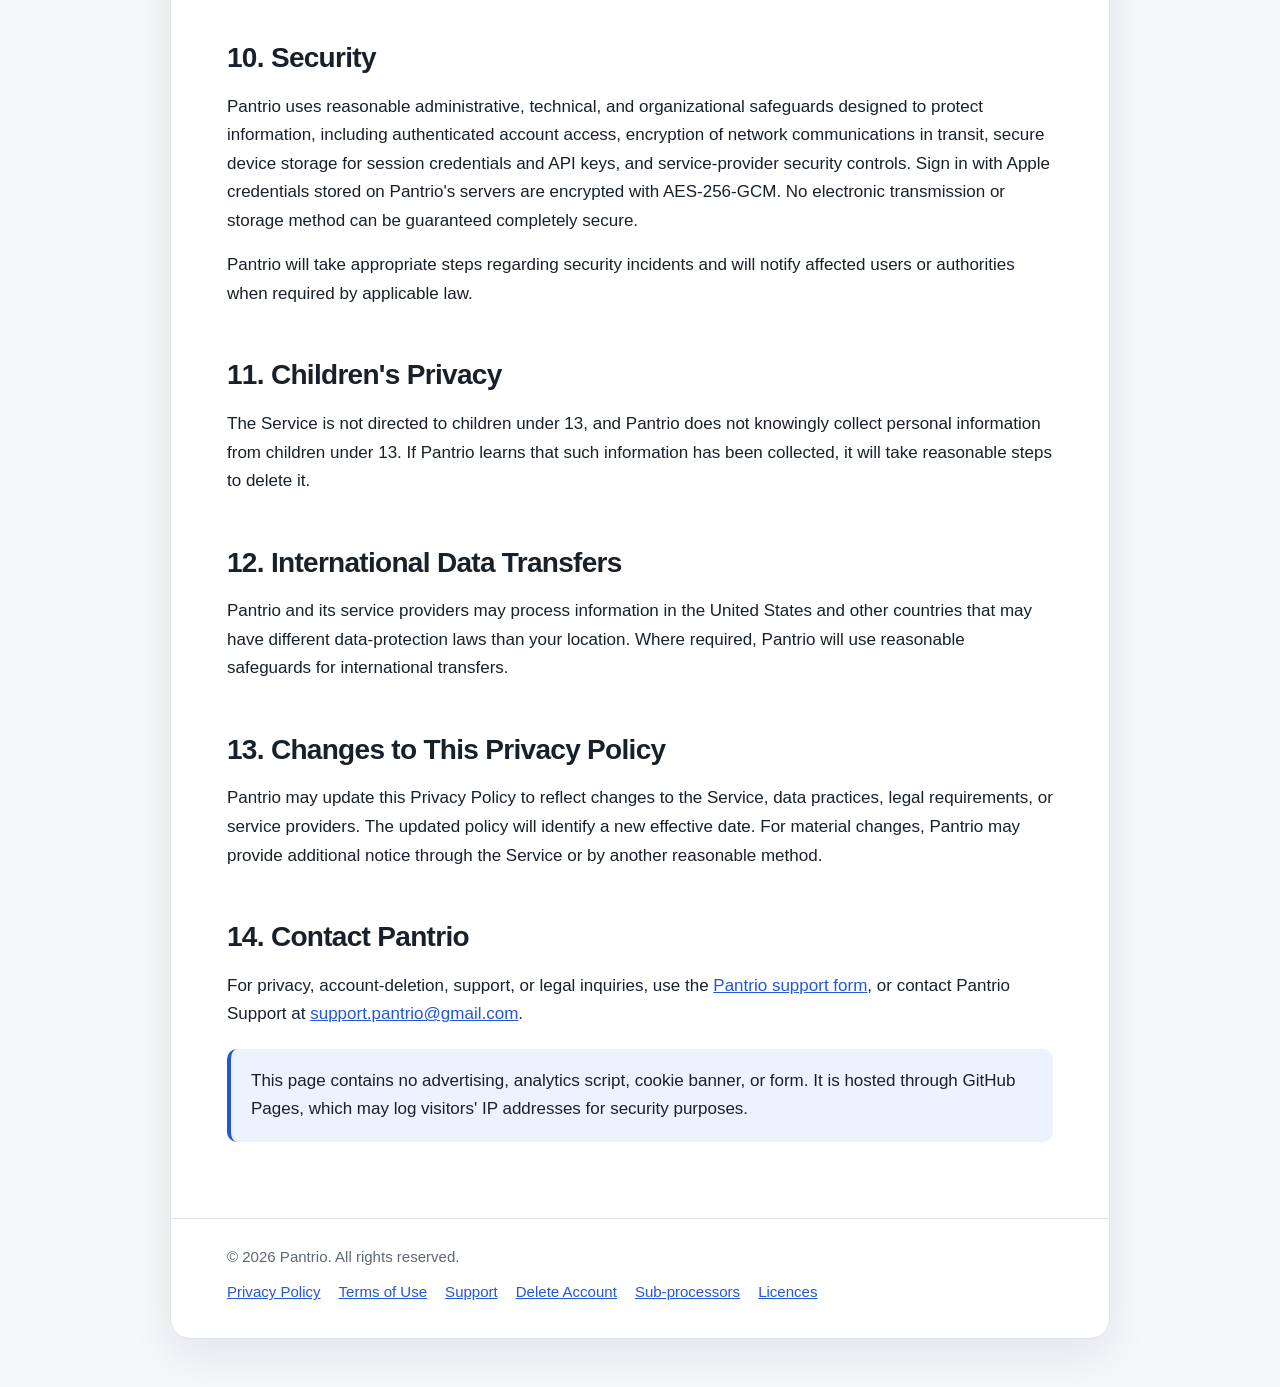
==== commit 0cac5250: "updated documents" ====
--- a/index.html
+++ b/index.html
@@ -305,7 +305,7 @@
           <p>If you use Sign in with Apple or Google Sign-In, Pantrio may receive limited profile information permitted by that provider, such as your name, email address, and provider account identifier. Pantrio does not receive your Apple or Google password.</p>
 
           <h3>Pantry, Shopping, Recipe, and Other App Content</h3>
-          <p>Depending on the features you use, you may provide food inventory entries, shopping-list items, expiration dates, storage locations, recipes, food preferences, dietary patterns and allergens, custom notes, and other information you choose to save. This content is stored on your device and associated with your signed-in account on that device. It is not synchronized to a Pantrio server. Specific parts of it are transmitted only when a feature you invoke needs them, as described below.</p>
+          <p>Depending on the features you use, you may provide food inventory entries, shopping-list items, expiration dates, storage locations, recipes, food preferences, dietary patterns and allergens, and other information you choose to save. This content is stored on your device and associated with your signed-in account on that device. It is not synchronized to a Pantrio server. Specific parts of it are transmitted only when a feature you invoke needs them, as described below.</p>
 
           <h3>Chat Messages and AI Context</h3>
           <p>Your chat history, conversation summaries, and settings are stored on your device. When you send a message, Pantrio transmits the messages needed for that request, together with the context the request requires, to the AI provider selected for your account. Depending on the request, that context can include your username, the fridge or shopping-list contents the model reads while answering, selected ingredients, and saved recipe preferences such as cuisines, dietary patterns, and allergens.</p>
@@ -329,7 +329,7 @@
           <p>If you use Sign in with Apple, the app sends Apple's one-time authorization code to Pantrio so that Pantrio can disconnect your Apple sign-in when you delete your Pantrio account. Pantrio exchanges that code with Apple and stores the resulting refresh token in encrypted form. The credential is used only for that disconnection request and is removed when your account is deleted.</p>
 
           <h3>Service, Usage, and Diagnostic Data</h3>
-          <p>Pantrio's servers maintain the records needed to operate the Service: your Firebase account identifier, your Pantrio username, the anonymous App Store account token described above, your subscription state, daily AI token counters, and daily web-search counters. These records are used for authentication, entitlement, quota accounting, abuse prevention, and support.</p>
+          <p>Pantrio's servers maintain the records needed to operate the Service: your Firebase account identifier, your Pantrio username, the anonymous App Store account token described above, your subscription state, daily and monthly AI token counters, recipe-recommendation counters, and daily web-search counters. These records are used for authentication, entitlement, quota accounting, abuse prevention, and support.</p>
 
           <h3>Errors, Crash Reports, and Error-Associated Replay</h3>
           <p>Pantrio uses Sentry to identify and fix software errors, crashes, and reliability problems. When an error or crash occurs, Sentry may receive an error code, exception message, stack trace, timestamp, app version, operating-system version, device model or type, diagnostic context or breadcrumbs associated with the error, network or performance context, IP address, and event, installation, session, device, or account identifiers available to the SDK.</p>
@@ -337,7 +337,7 @@
           <p>Sentry data may be linked to a user, account, device, installation, or session because the diagnostic event may include an IP address or persistent identifier. Pantrio uses this information only for debugging, security, reliability, and app functionality. It is not used for targeted advertising, advertising measurement, or data-broker purposes.</p>
 
           <h3>Notifications</h3>
-          <p>Pantrio schedules expiration and shopping reminders locally on your device. The Service does not register a push notification token with a notification provider. You can manage notification permissions in your device settings.</p>
+          <p>Pantrio schedules expiration reminders for items nearing their expiration date locally on your device. The Service does not register a push notification token with a notification provider. You can manage notification permissions in your device settings.</p>
 
           <h3>Support Requests</h3>
           <p>If you contact Pantrio through the support form or by email, Pantrio receives the reason you selected, the message you write, and any email address or other details you choose to include. Pantrio uses this information only to answer you and resolve the issue you raised, and retains it only as long as needed for those purposes, including keeping a record of the request.</p>
@@ -482,7 +482,7 @@
           <p>Most Pantrio data lives on your device. Pantrio's servers keep only the account, subscription, and usage records needed to operate the Service.</p>
           <h3>Stored on your device</h3>
           <ul>
-            <li>Fridge inventory, shopping list, recipes, saved preferences, custom notes, chat messages and summaries, and scheduled reminders.</li>
+            <li>Fridge inventory, shopping list, recipes, saved preferences, chat messages and summaries, and scheduled reminders.</li>
             <li>Cached copies of photos you attached to chats, until you delete the chat, clear chat data, or delete the account.</li>
             <li>Your Firebase session, kept in the device's secure keychain rather than in plain application storage.</li>
             <li>API keys for "My own AI API," kept in the device's secure keychain.</li>
@@ -491,7 +491,7 @@
           <ul>
             <li>Your Firebase account identifier, your Pantrio username, and the anonymous App Store account token.</li>
             <li>Verified App Store subscription state, transaction records, and App Store Server Notification records, plus the subscription status the app reports for diagnostics.</li>
-            <li>Daily AI token counters and daily web-search counters, keyed to your account identifier and used for quota, abuse prevention, and cost accounting.</li>
+            <li>Daily and monthly AI token counters, recipe-recommendation counters, and daily web-search counters, keyed to your account identifier and used for quota, abuse prevention, and cost accounting.</li>
             <li>Encrypted Sign in with Apple credentials, used only to disconnect Apple sign-in. They are removed when your account is deleted, or as soon as the disconnection request to Apple completes, if that is still in progress.</li>
           </ul>
           <h3>Retention periods</h3>
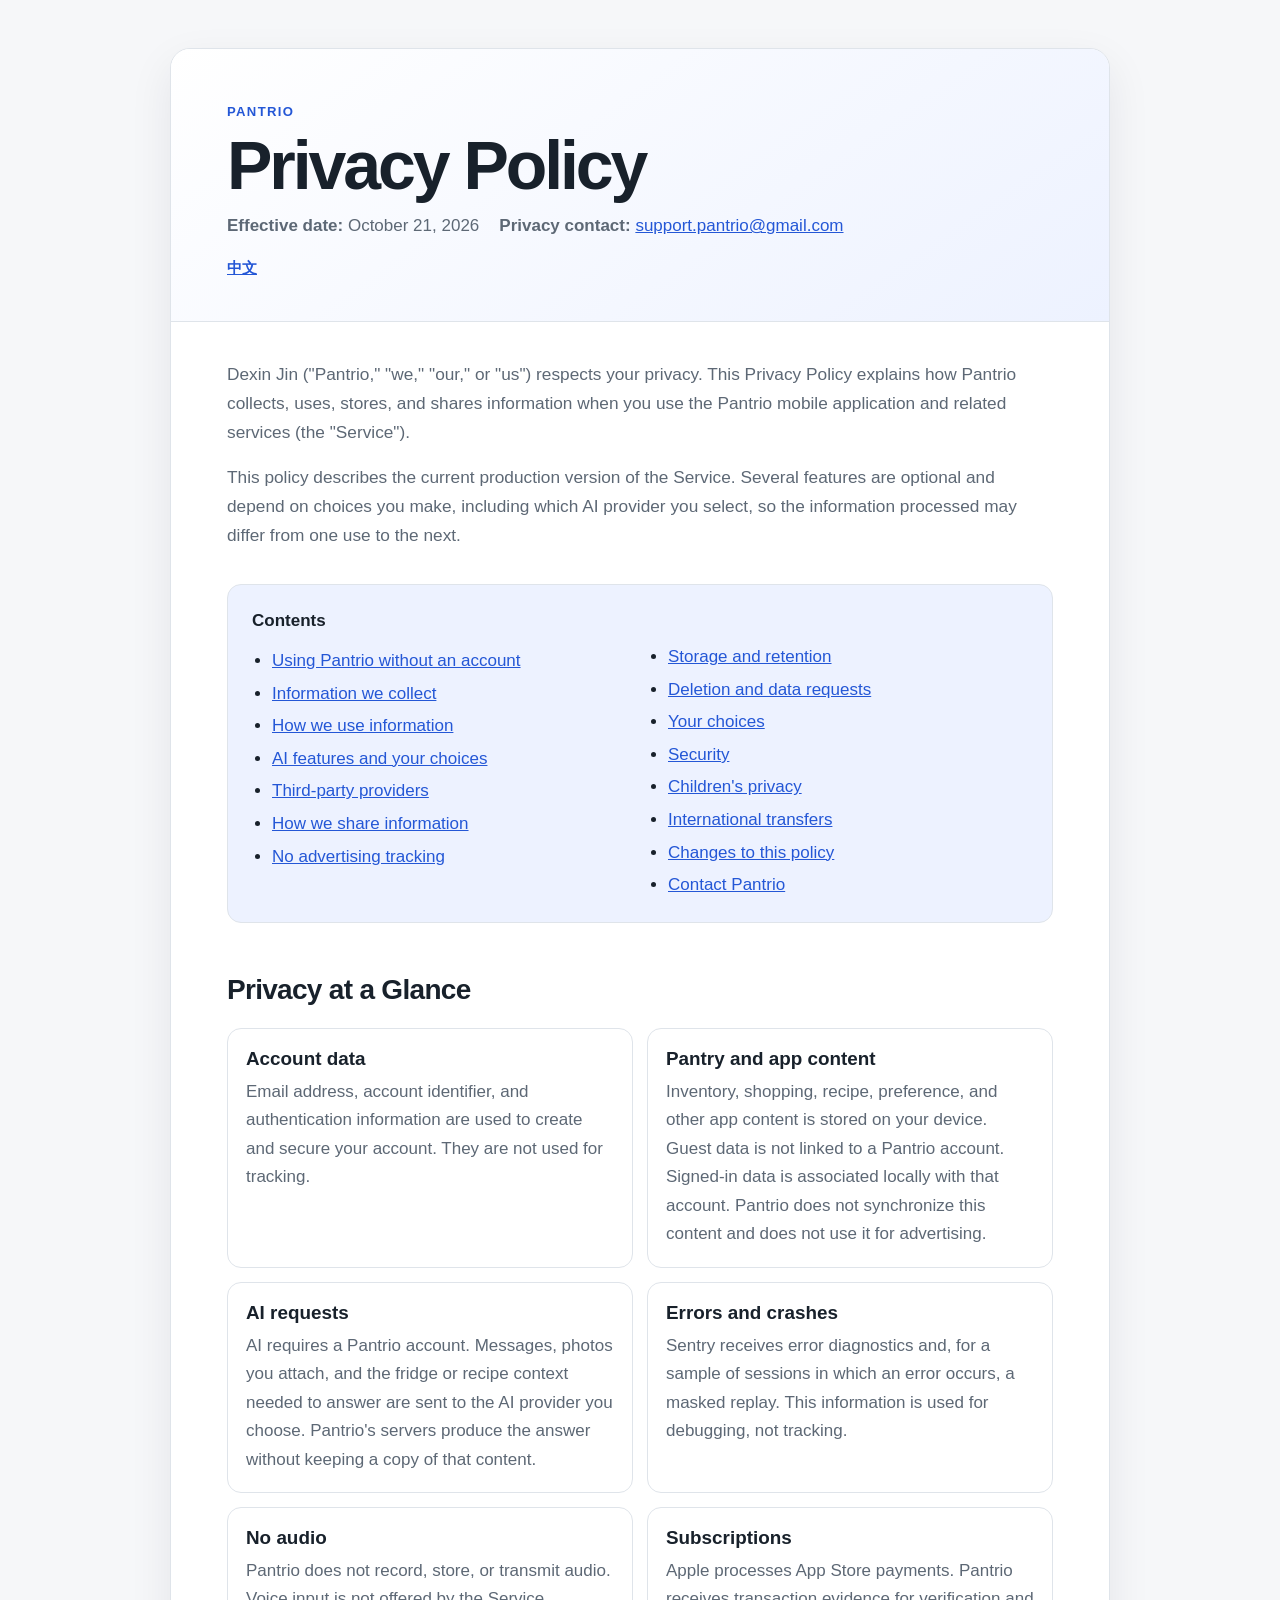
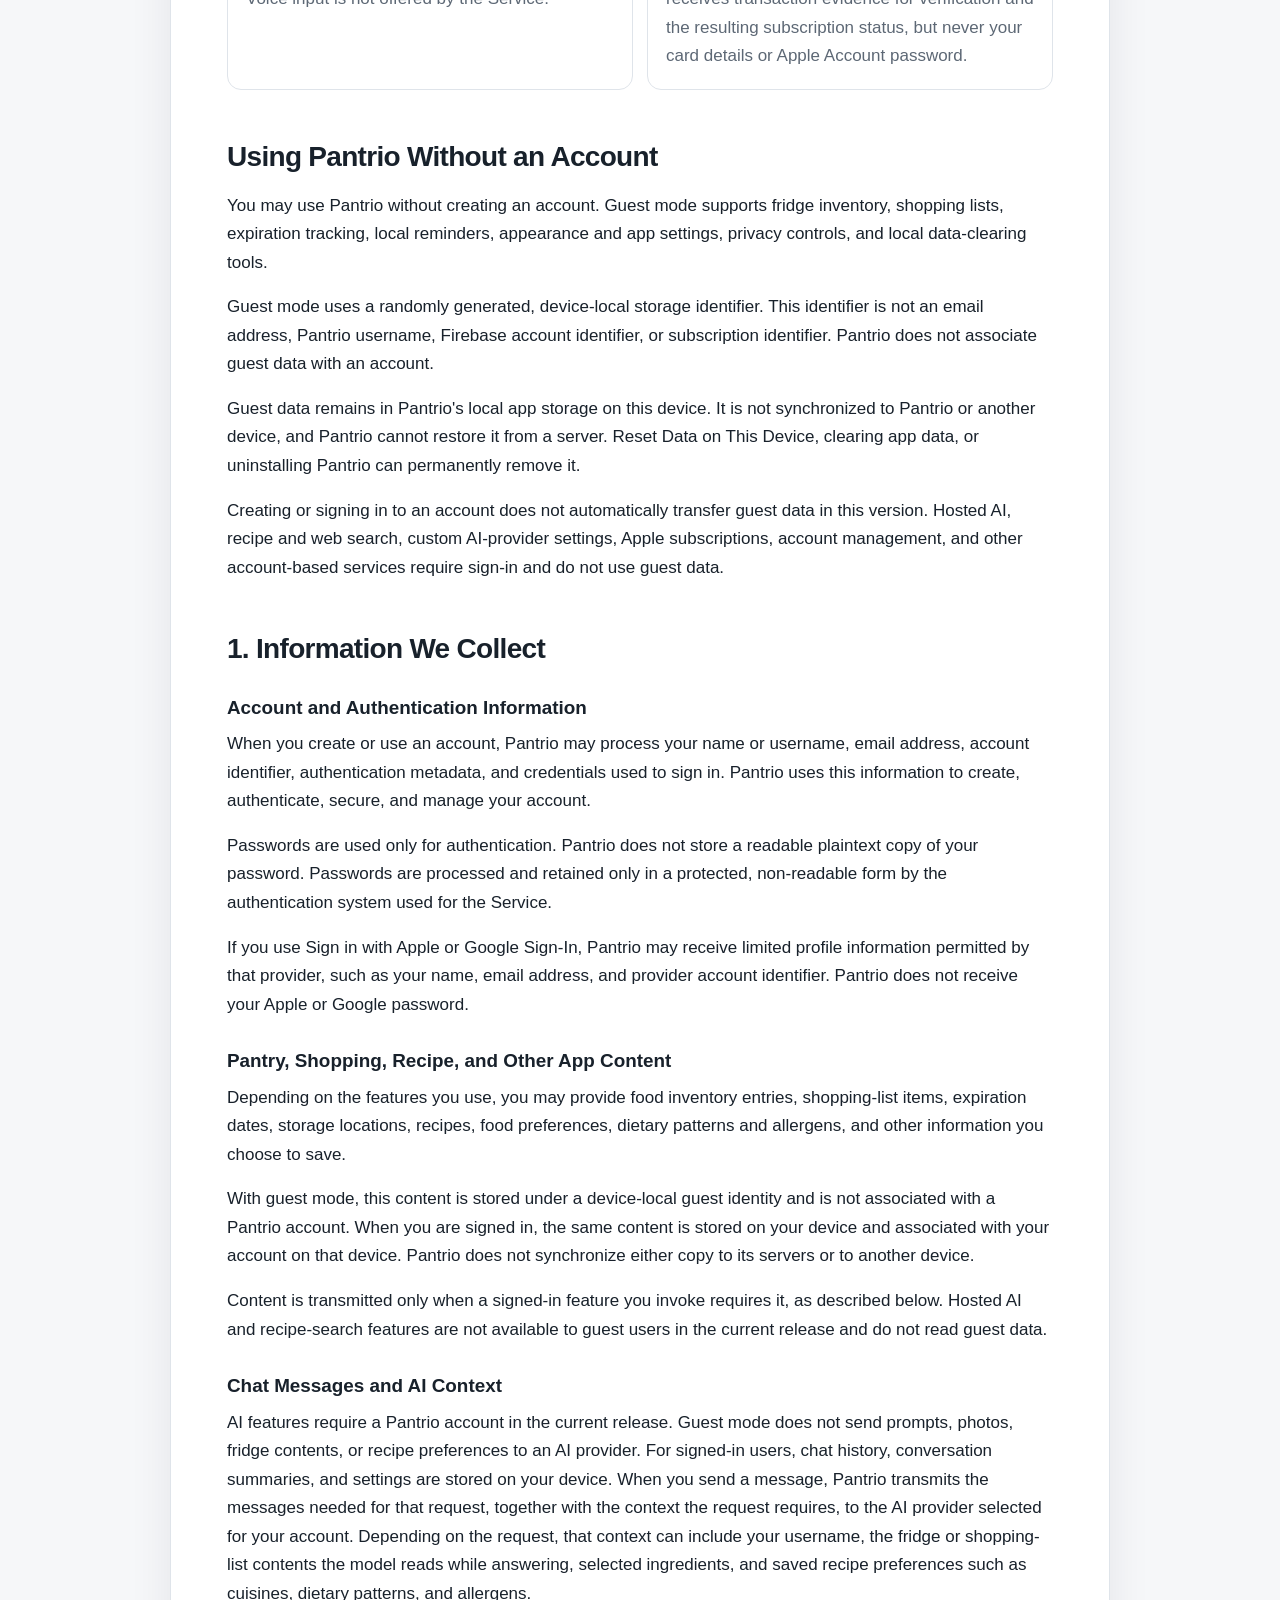
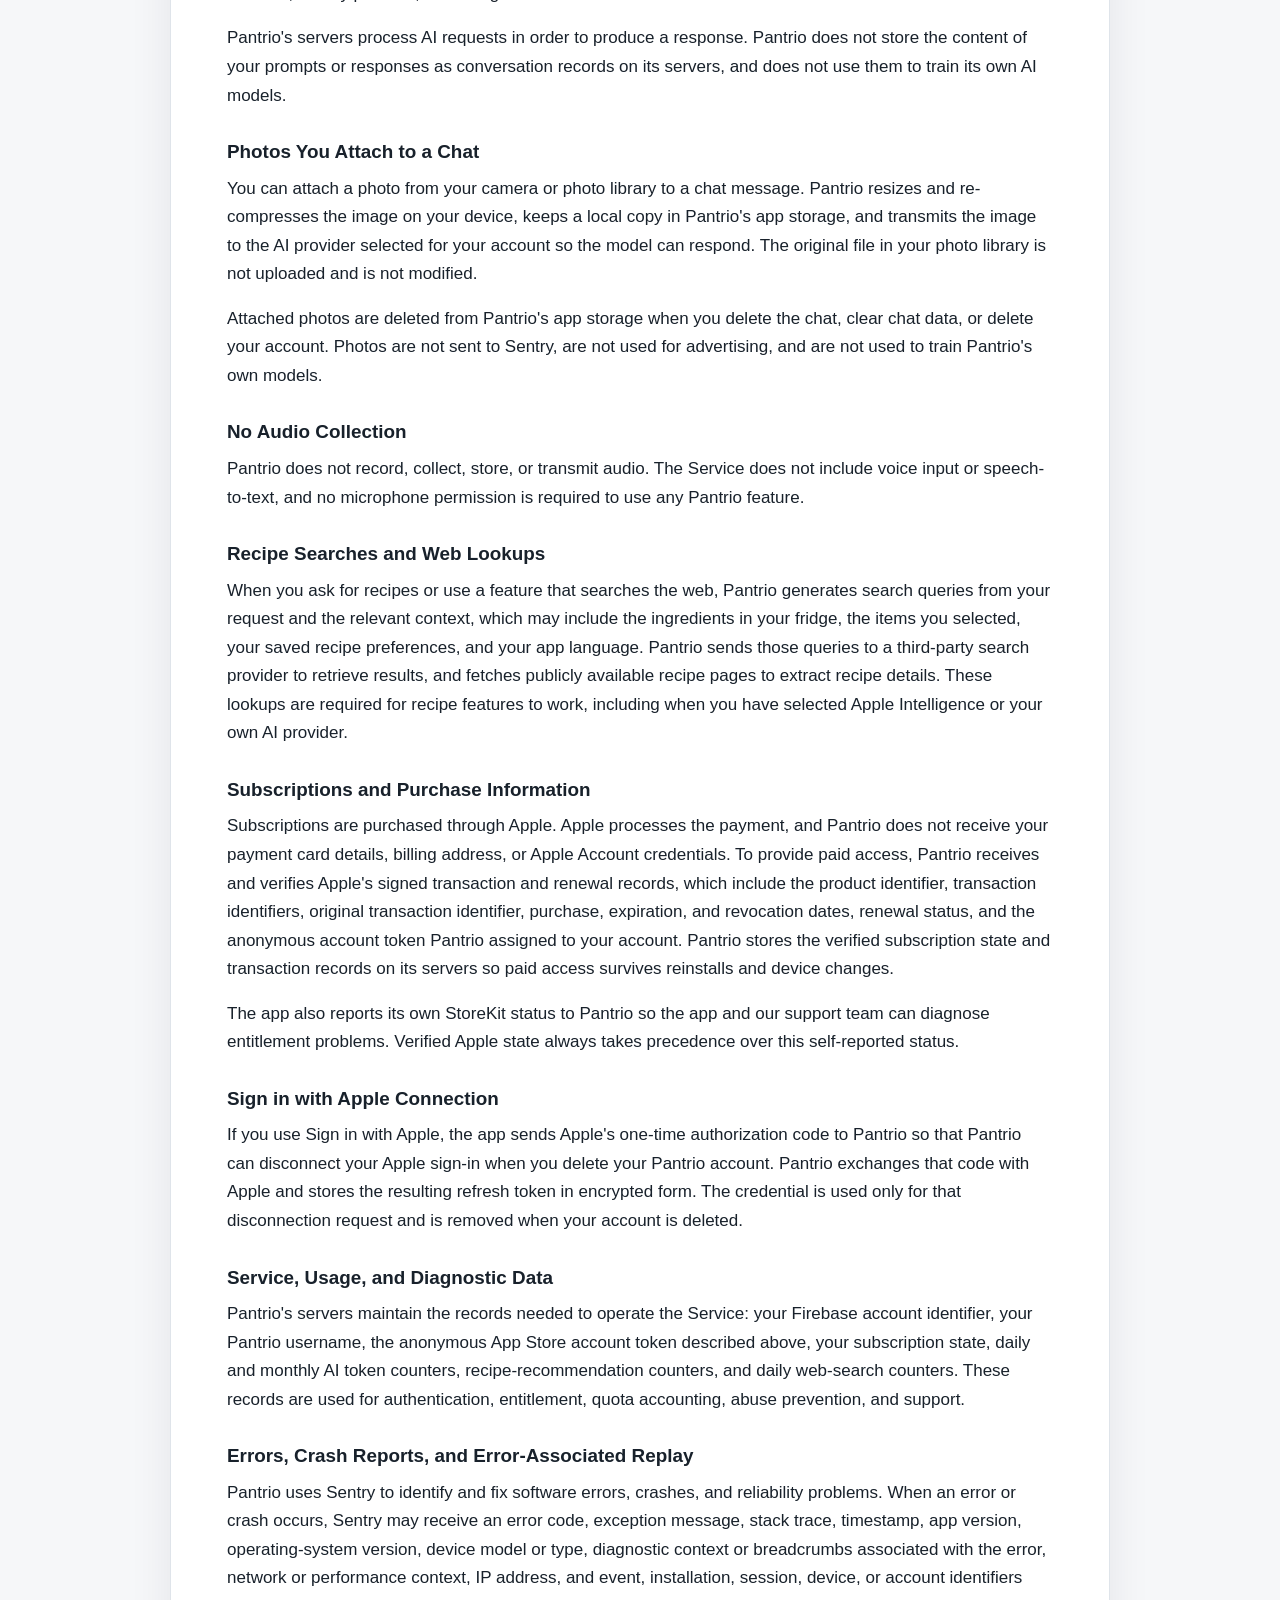
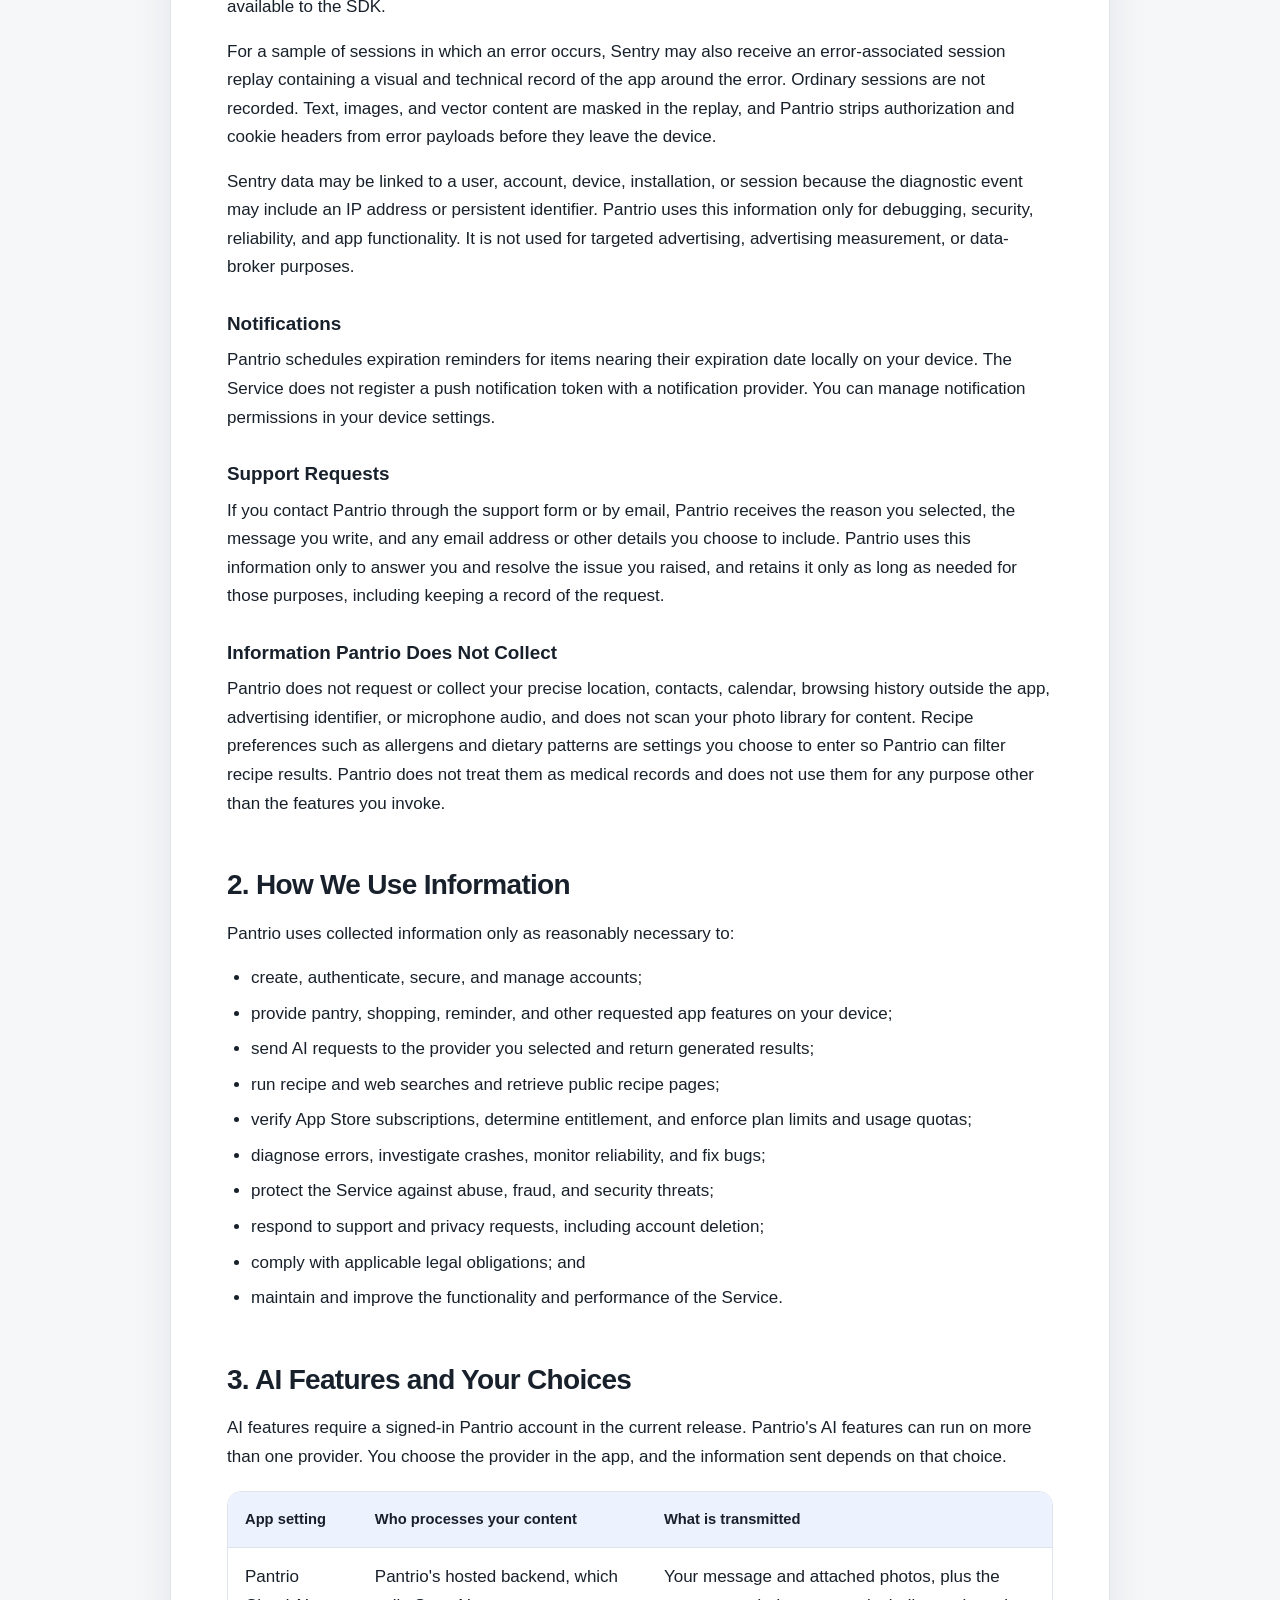
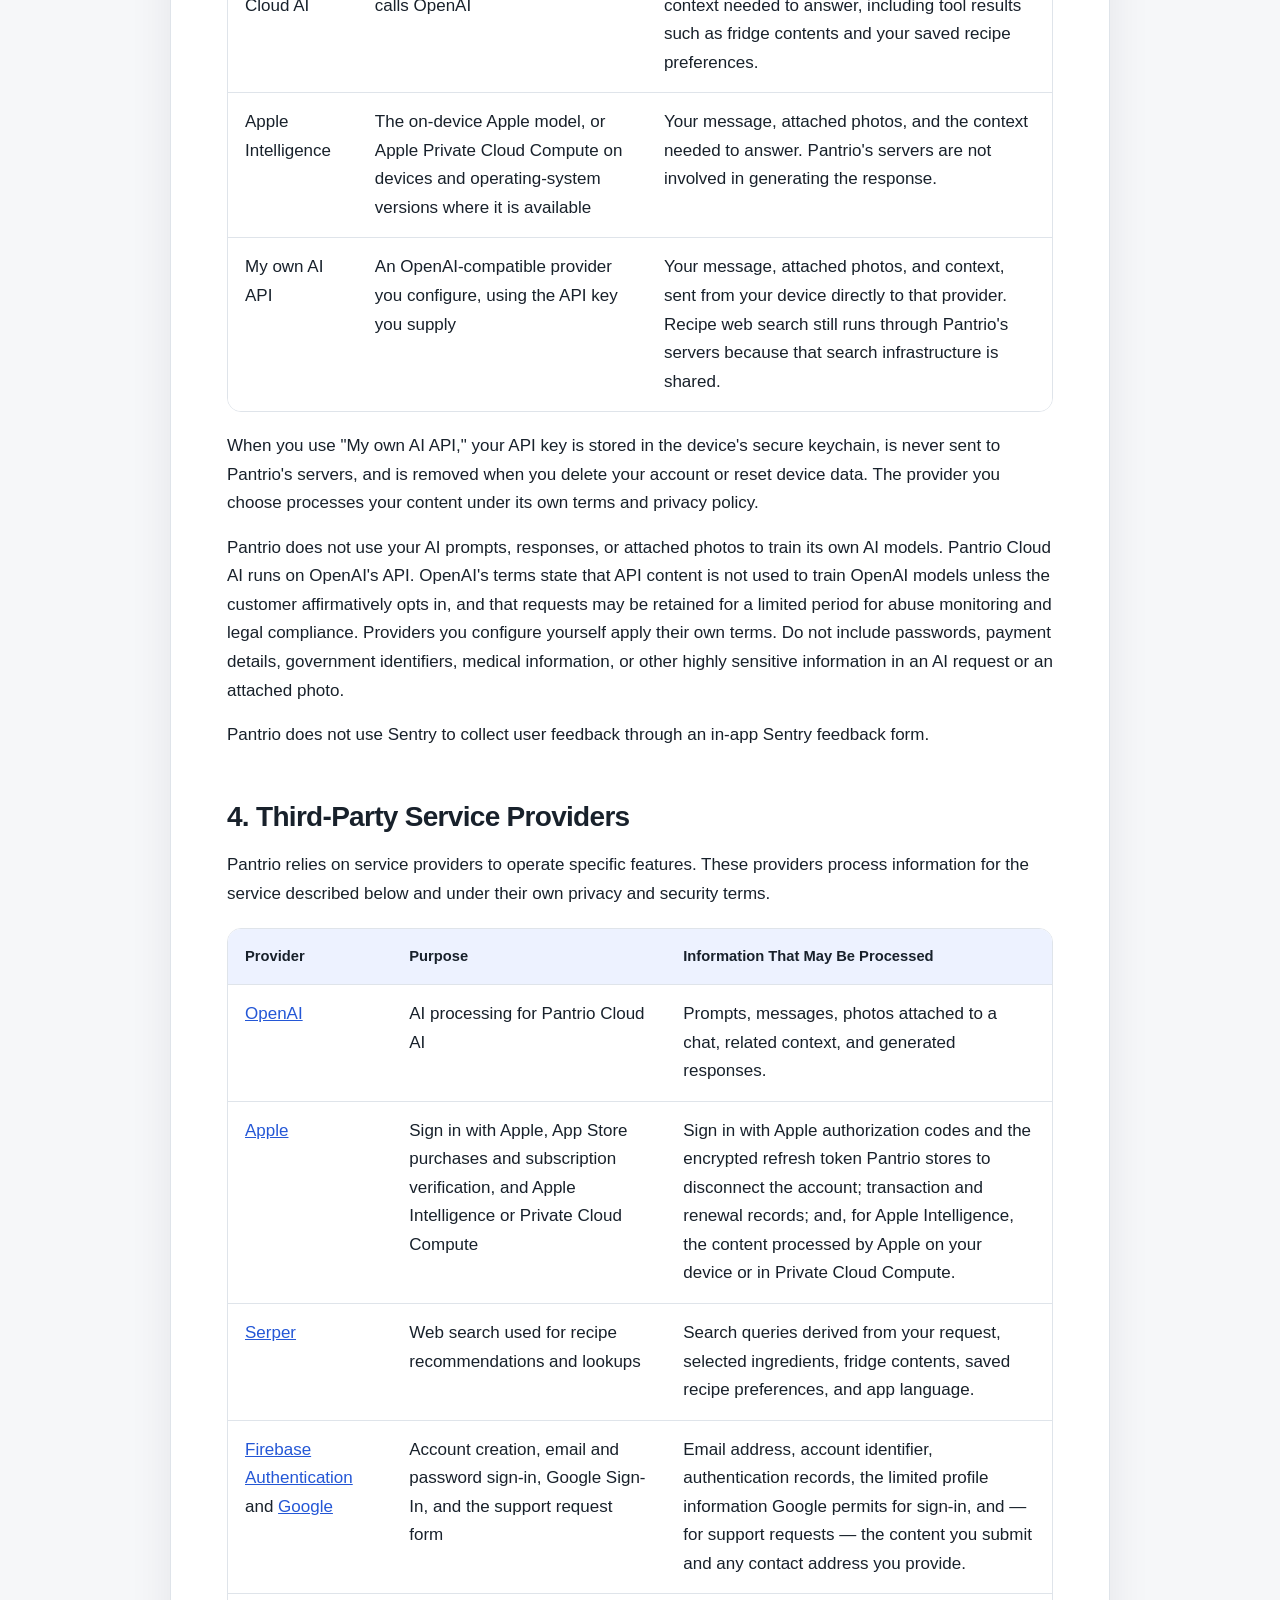
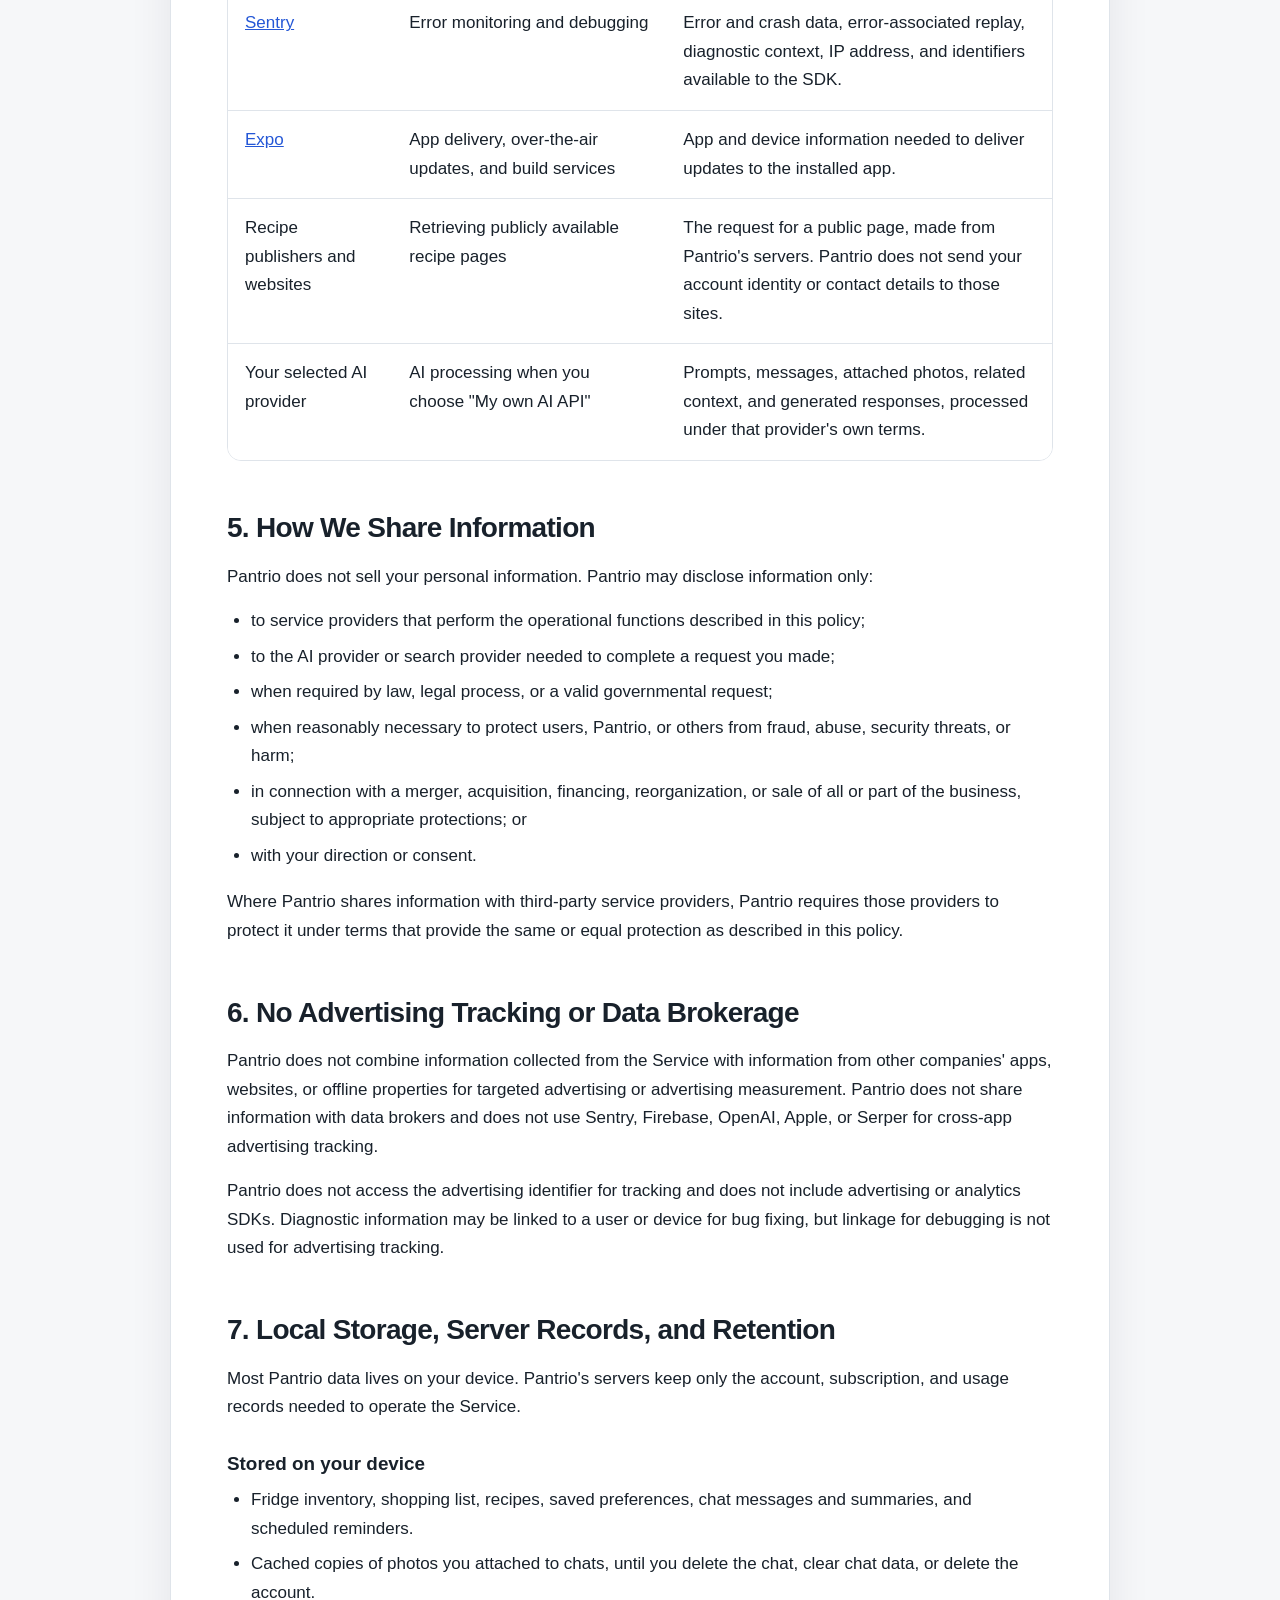
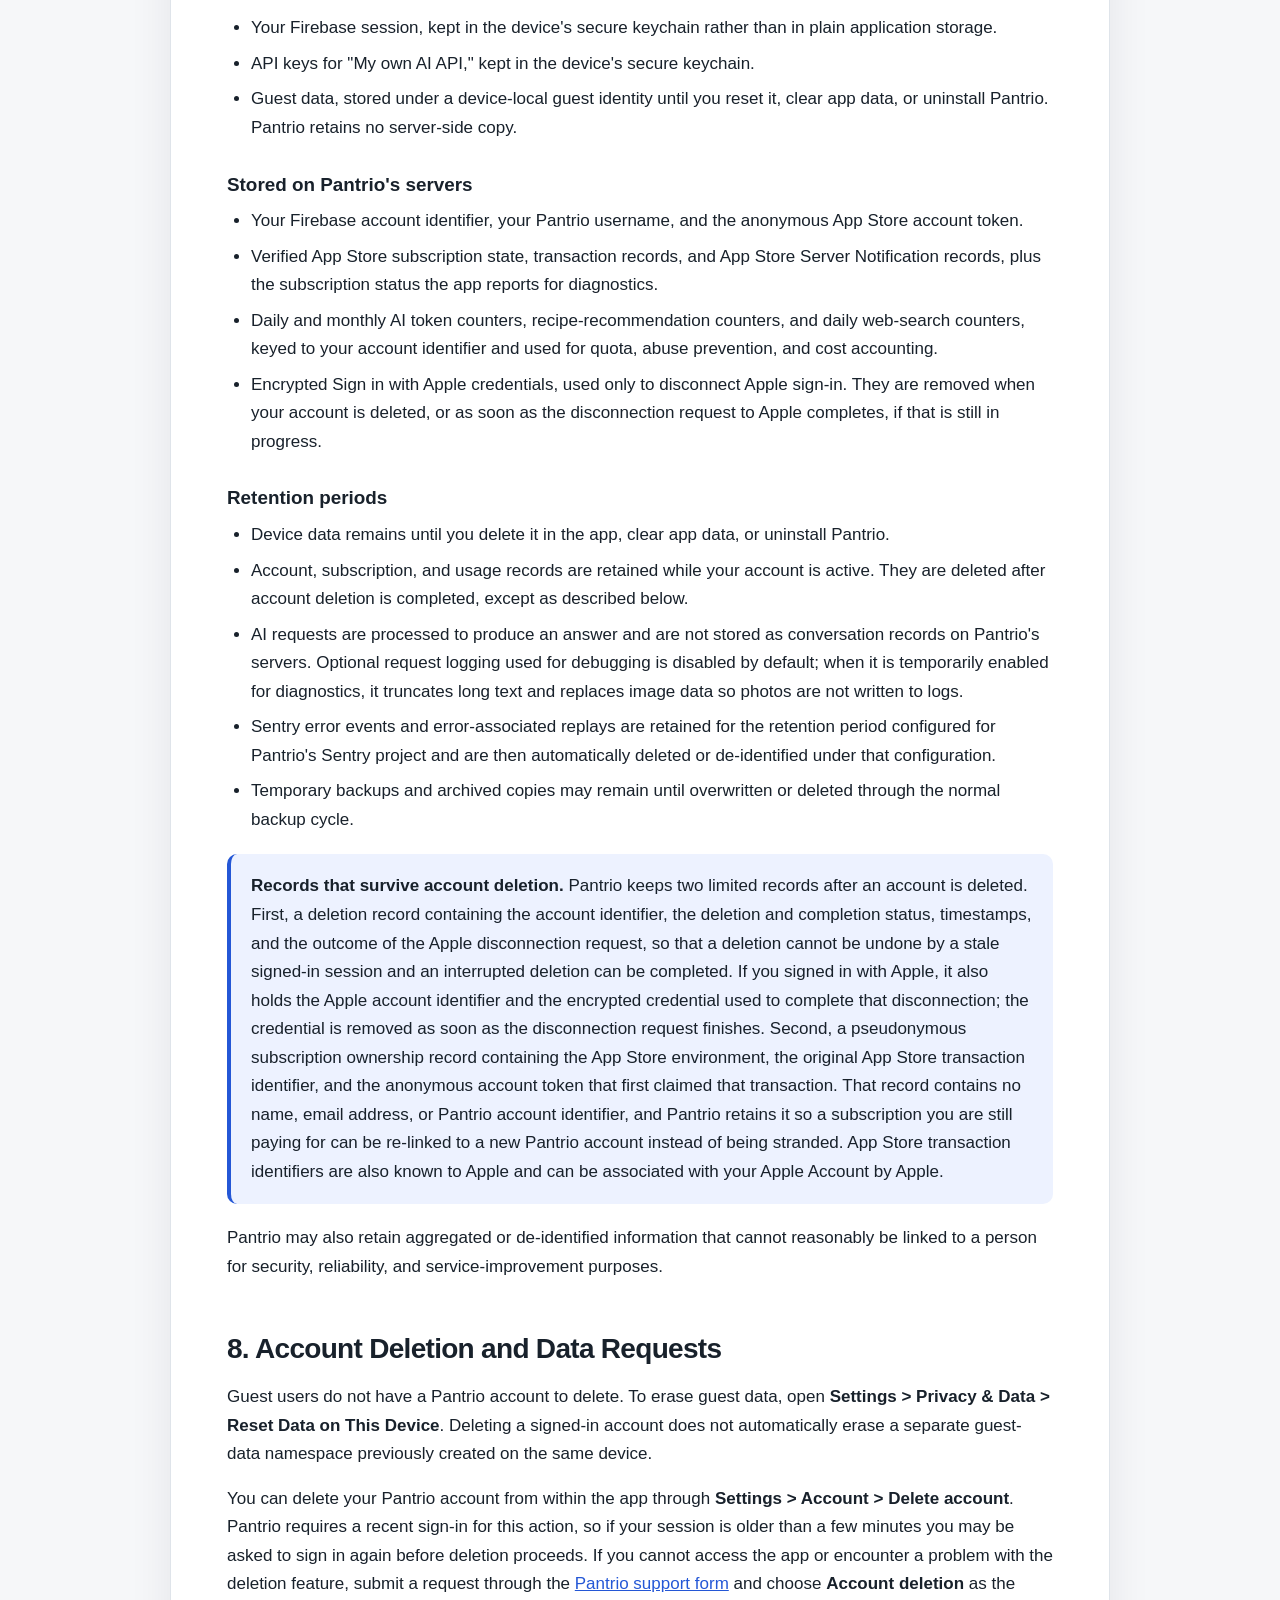
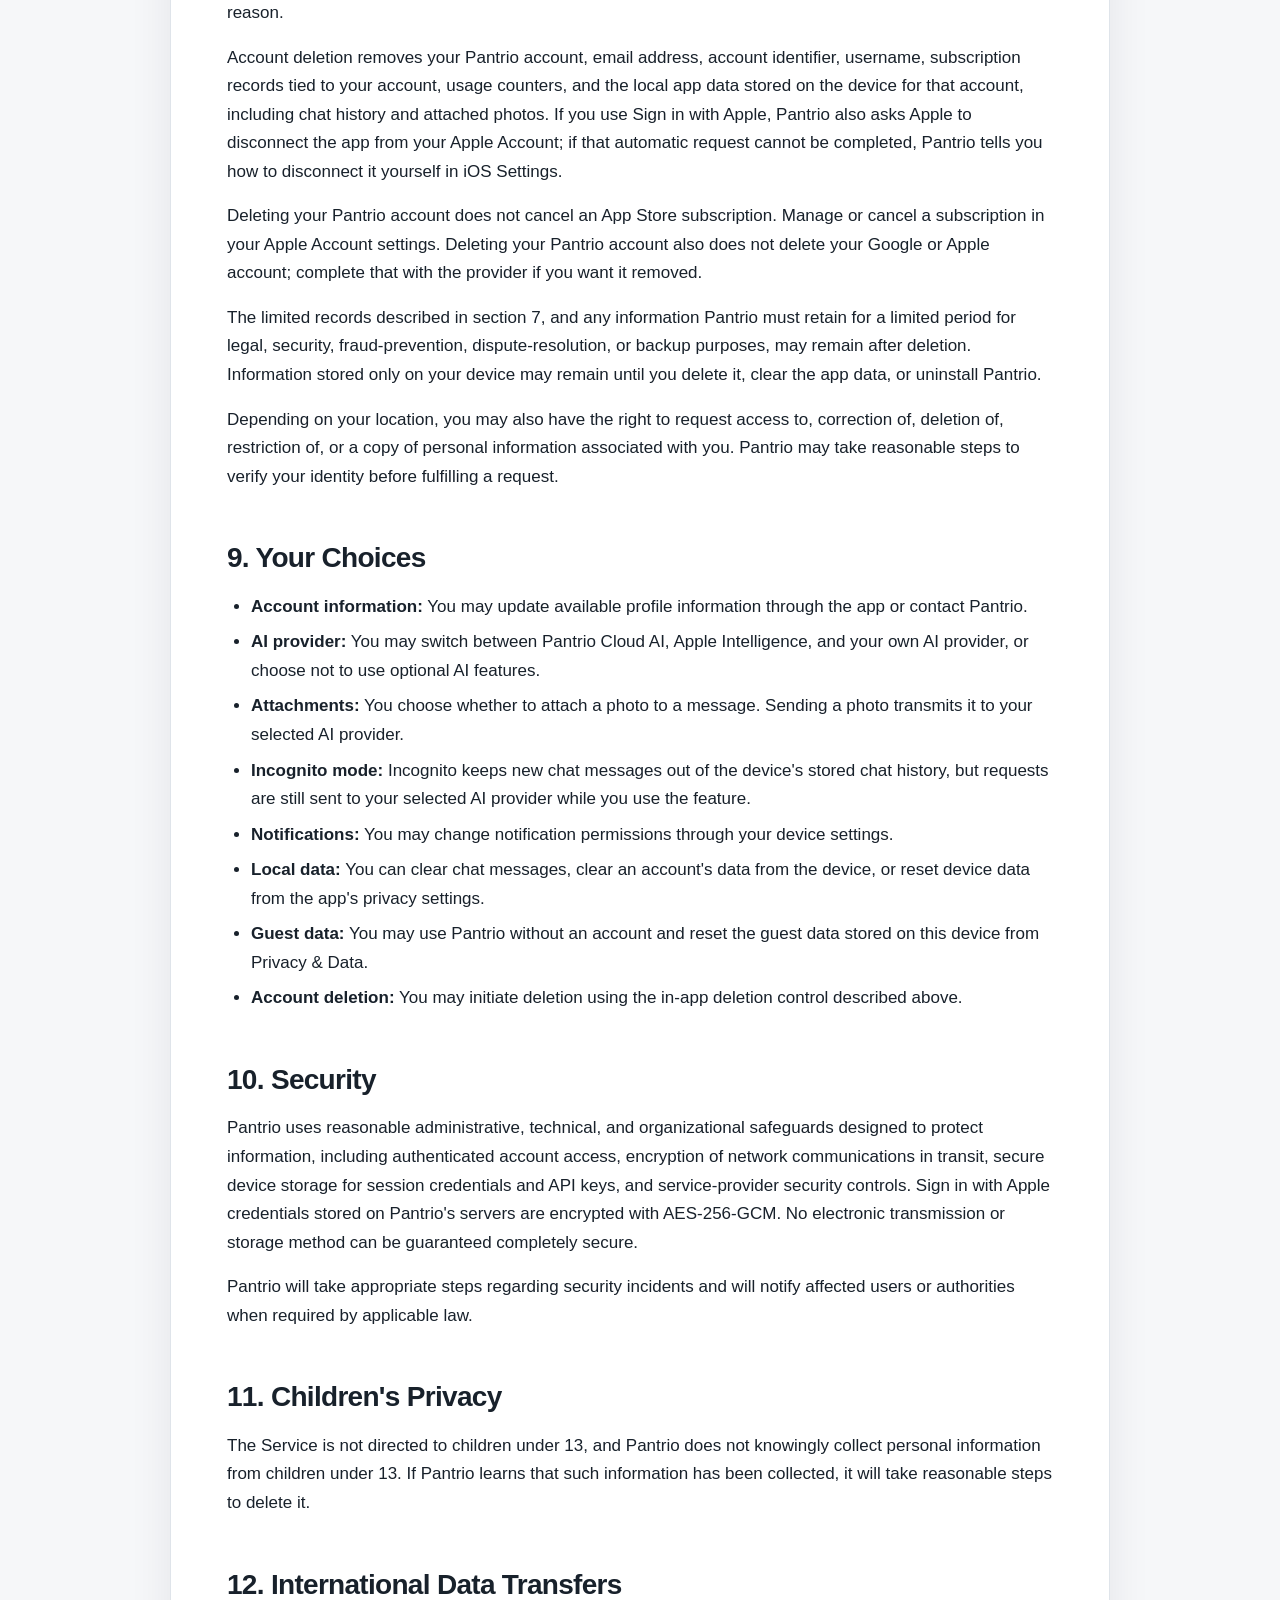
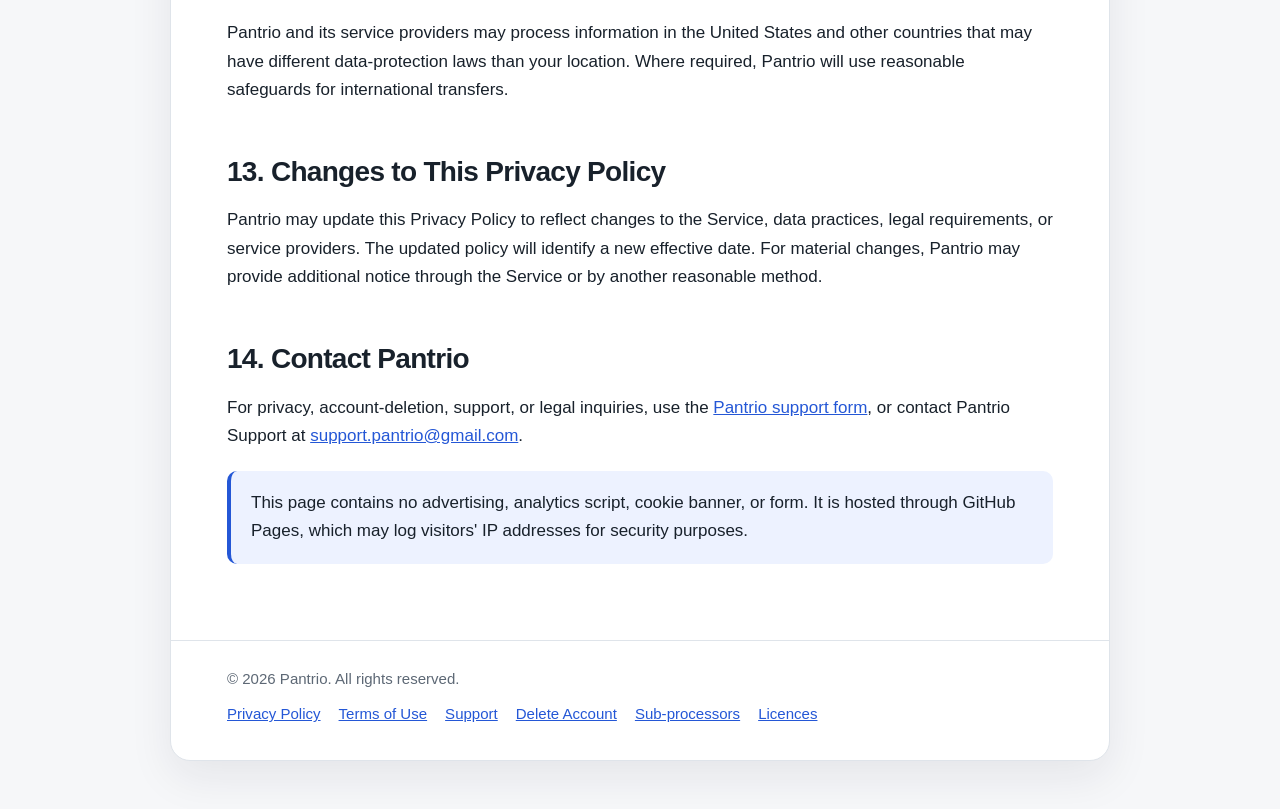
==== commit 91ab7c99: "Update Pantrio policies for guest access and Chinese localization" ====
--- a/index.html
+++ b/index.html
@@ -6,6 +6,7 @@
   <meta name="description" content="Privacy Policy for the Pantrio mobile application.">
   <meta name="robots" content="index,follow">
   <title>Pantrio Privacy Policy</title>
+  <script src="legal-language.js"></script>
   <style>
     :root {
       color-scheme: light dark;
@@ -78,6 +79,13 @@
       gap: 8px 20px;
     }
 
+    .language-switch {
+      display: inline-block;
+      margin-top: 14px;
+      font-size: 0.95rem;
+      font-weight: 700;
+    }
+
     main { padding: 38px 56px 56px; }
 
     .intro {
@@ -235,9 +243,10 @@
         <p class="eyebrow">Pantrio</p>
         <h1>Privacy Policy</h1>
         <div class="meta">
-          <span><strong>Effective date:</strong> September 30, 2026</span>
+          <span><strong>Effective date:</strong> October 21, 2026</span>
           <span><strong>Privacy contact:</strong> <a href="mailto:support.pantrio@gmail.com">support.pantrio@gmail.com</a></span>
         </div>
+        <a class="language-switch" href="?lang=zh" hreflang="zh-Hans" lang="zh-Hans">中文</a>
       </header>
 
       <main>
@@ -249,6 +258,7 @@
         <nav aria-label="Privacy Policy contents">
           <strong>Contents</strong>
           <ul>
+            <li><a href="#guest-access">Using Pantrio without an account</a></li>
             <li><a href="#information">Information we collect</a></li>
             <li><a href="#uses">How we use information</a></li>
             <li><a href="#ai">AI features and your choices</a></li>
@@ -275,11 +285,11 @@
             </div>
             <div class="summary-item">
               <h3>Pantry and app content</h3>
-              <p>Inventory, shopping, recipe, preference, note, and chat data are stored on your device and linked to your Pantrio account. They are not cloud-synced and not used for advertising.</p>
+              <p>Inventory, shopping, recipe, preference, and other app content is stored on your device. Guest data is not linked to a Pantrio account. Signed-in data is associated locally with that account. Pantrio does not synchronize this content and does not use it for advertising.</p>
             </div>
             <div class="summary-item">
               <h3>AI requests</h3>
-              <p>Messages, photos you attach, and the fridge or recipe context needed to answer are sent to the AI provider you choose. Pantrio's servers produce the answer without keeping a copy of that content.</p>
+              <p>AI requires a Pantrio account. Messages, photos you attach, and the fridge or recipe context needed to answer are sent to the AI provider you choose. Pantrio's servers produce the answer without keeping a copy of that content.</p>
             </div>
             <div class="summary-item">
               <h3>Errors and crashes</h3>
@@ -296,6 +306,14 @@
           </div>
         </section>
 
+        <section id="guest-access">
+          <h2>Using Pantrio Without an Account</h2>
+          <p>You may use Pantrio without creating an account. Guest mode supports fridge inventory, shopping lists, expiration tracking, local reminders, appearance and app settings, privacy controls, and local data-clearing tools.</p>
+          <p>Guest mode uses a randomly generated, device-local storage identifier. This identifier is not an email address, Pantrio username, Firebase account identifier, or subscription identifier. Pantrio does not associate guest data with an account.</p>
+          <p>Guest data remains in Pantrio's local app storage on this device. It is not synchronized to Pantrio or another device, and Pantrio cannot restore it from a server. Reset Data on This Device, clearing app data, or uninstalling Pantrio can permanently remove it.</p>
+          <p>Creating or signing in to an account does not automatically transfer guest data in this version. Hosted AI, recipe and web search, custom AI-provider settings, Apple subscriptions, account management, and other account-based services require sign-in and do not use guest data.</p>
+        </section>
+
         <section id="information">
           <h2>1. Information We Collect</h2>
 
@@ -305,10 +323,12 @@
           <p>If you use Sign in with Apple or Google Sign-In, Pantrio may receive limited profile information permitted by that provider, such as your name, email address, and provider account identifier. Pantrio does not receive your Apple or Google password.</p>
 
           <h3>Pantry, Shopping, Recipe, and Other App Content</h3>
-          <p>Depending on the features you use, you may provide food inventory entries, shopping-list items, expiration dates, storage locations, recipes, food preferences, dietary patterns and allergens, and other information you choose to save. This content is stored on your device and associated with your signed-in account on that device. It is not synchronized to a Pantrio server. Specific parts of it are transmitted only when a feature you invoke needs them, as described below.</p>
+          <p>Depending on the features you use, you may provide food inventory entries, shopping-list items, expiration dates, storage locations, recipes, food preferences, dietary patterns and allergens, and other information you choose to save.</p>
+          <p>With guest mode, this content is stored under a device-local guest identity and is not associated with a Pantrio account. When you are signed in, the same content is stored on your device and associated with your account on that device. Pantrio does not synchronize either copy to its servers or to another device.</p>
+          <p>Content is transmitted only when a signed-in feature you invoke requires it, as described below. Hosted AI and recipe-search features are not available to guest users in the current release and do not read guest data.</p>
 
           <h3>Chat Messages and AI Context</h3>
-          <p>Your chat history, conversation summaries, and settings are stored on your device. When you send a message, Pantrio transmits the messages needed for that request, together with the context the request requires, to the AI provider selected for your account. Depending on the request, that context can include your username, the fridge or shopping-list contents the model reads while answering, selected ingredients, and saved recipe preferences such as cuisines, dietary patterns, and allergens.</p>
+          <p>AI features require a Pantrio account in the current release. Guest mode does not send prompts, photos, fridge contents, or recipe preferences to an AI provider. For signed-in users, chat history, conversation summaries, and settings are stored on your device. When you send a message, Pantrio transmits the messages needed for that request, together with the context the request requires, to the AI provider selected for your account. Depending on the request, that context can include your username, the fridge or shopping-list contents the model reads while answering, selected ingredients, and saved recipe preferences such as cuisines, dietary patterns, and allergens.</p>
           <p>Pantrio's servers process AI requests in order to produce a response. Pantrio does not store the content of your prompts or responses as conversation records on its servers, and does not use them to train its own AI models.</p>
 
           <h3>Photos You Attach to a Chat</h3>
@@ -365,7 +385,7 @@
 
         <section id="ai">
           <h2>3. AI Features and Your Choices</h2>
-          <p>Pantrio's AI features can run on more than one provider. You choose the provider in the app, and the information sent depends on that choice.</p>
+          <p>AI features require a signed-in Pantrio account in the current release. Pantrio's AI features can run on more than one provider. You choose the provider in the app, and the information sent depends on that choice.</p>
           <div class="table-wrap" role="region" aria-label="AI providers" tabindex="0">
             <table>
               <thead>
@@ -486,6 +506,7 @@
             <li>Cached copies of photos you attached to chats, until you delete the chat, clear chat data, or delete the account.</li>
             <li>Your Firebase session, kept in the device's secure keychain rather than in plain application storage.</li>
             <li>API keys for "My own AI API," kept in the device's secure keychain.</li>
+            <li>Guest data, stored under a device-local guest identity until you reset it, clear app data, or uninstall Pantrio. Pantrio retains no server-side copy.</li>
           </ul>
           <h3>Stored on Pantrio's servers</h3>
           <ul>
@@ -510,6 +531,7 @@
 
         <section id="deletion">
           <h2>8. Account Deletion and Data Requests</h2>
+          <p>Guest users do not have a Pantrio account to delete. To erase guest data, open <strong>Settings &gt; Privacy &amp; Data &gt; Reset Data on This Device</strong>. Deleting a signed-in account does not automatically erase a separate guest-data namespace previously created on the same device.</p>
           <p>You can delete your Pantrio account from within the app through <strong>Settings &gt; Account &gt; Delete account</strong>. Pantrio requires a recent sign-in for this action, so if your session is older than a few minutes you may be asked to sign in again before deletion proceeds. If you cannot access the app or encounter a problem with the deletion feature, submit a request through the <a href="https://forms.gle/4fCafUrpwthu34Gm6" rel="noopener noreferrer">Pantrio support form</a> and choose <strong>Account deletion</strong> as the reason.</p>
           <p>Account deletion removes your Pantrio account, email address, account identifier, username, subscription records tied to your account, usage counters, and the local app data stored on the device for that account, including chat history and attached photos. If you use Sign in with Apple, Pantrio also asks Apple to disconnect the app from your Apple Account; if that automatic request cannot be completed, Pantrio tells you how to disconnect it yourself in iOS Settings.</p>
           <p>Deleting your Pantrio account does not cancel an App Store subscription. Manage or cancel a subscription in your Apple Account settings. Deleting your Pantrio account also does not delete your Google or Apple account; complete that with the provider if you want it removed.</p>
@@ -526,6 +548,7 @@
             <li><strong>Incognito mode:</strong> Incognito keeps new chat messages out of the device's stored chat history, but requests are still sent to your selected AI provider while you use the feature.</li>
             <li><strong>Notifications:</strong> You may change notification permissions through your device settings.</li>
             <li><strong>Local data:</strong> You can clear chat messages, clear an account's data from the device, or reset device data from the app's privacy settings.</li>
+            <li><strong>Guest data:</strong> You may use Pantrio without an account and reset the guest data stored on this device from Privacy &amp; Data.</li>
             <li><strong>Account deletion:</strong> You may initiate deletion using the in-app deletion control described above.</li>
           </ul>
         </section>
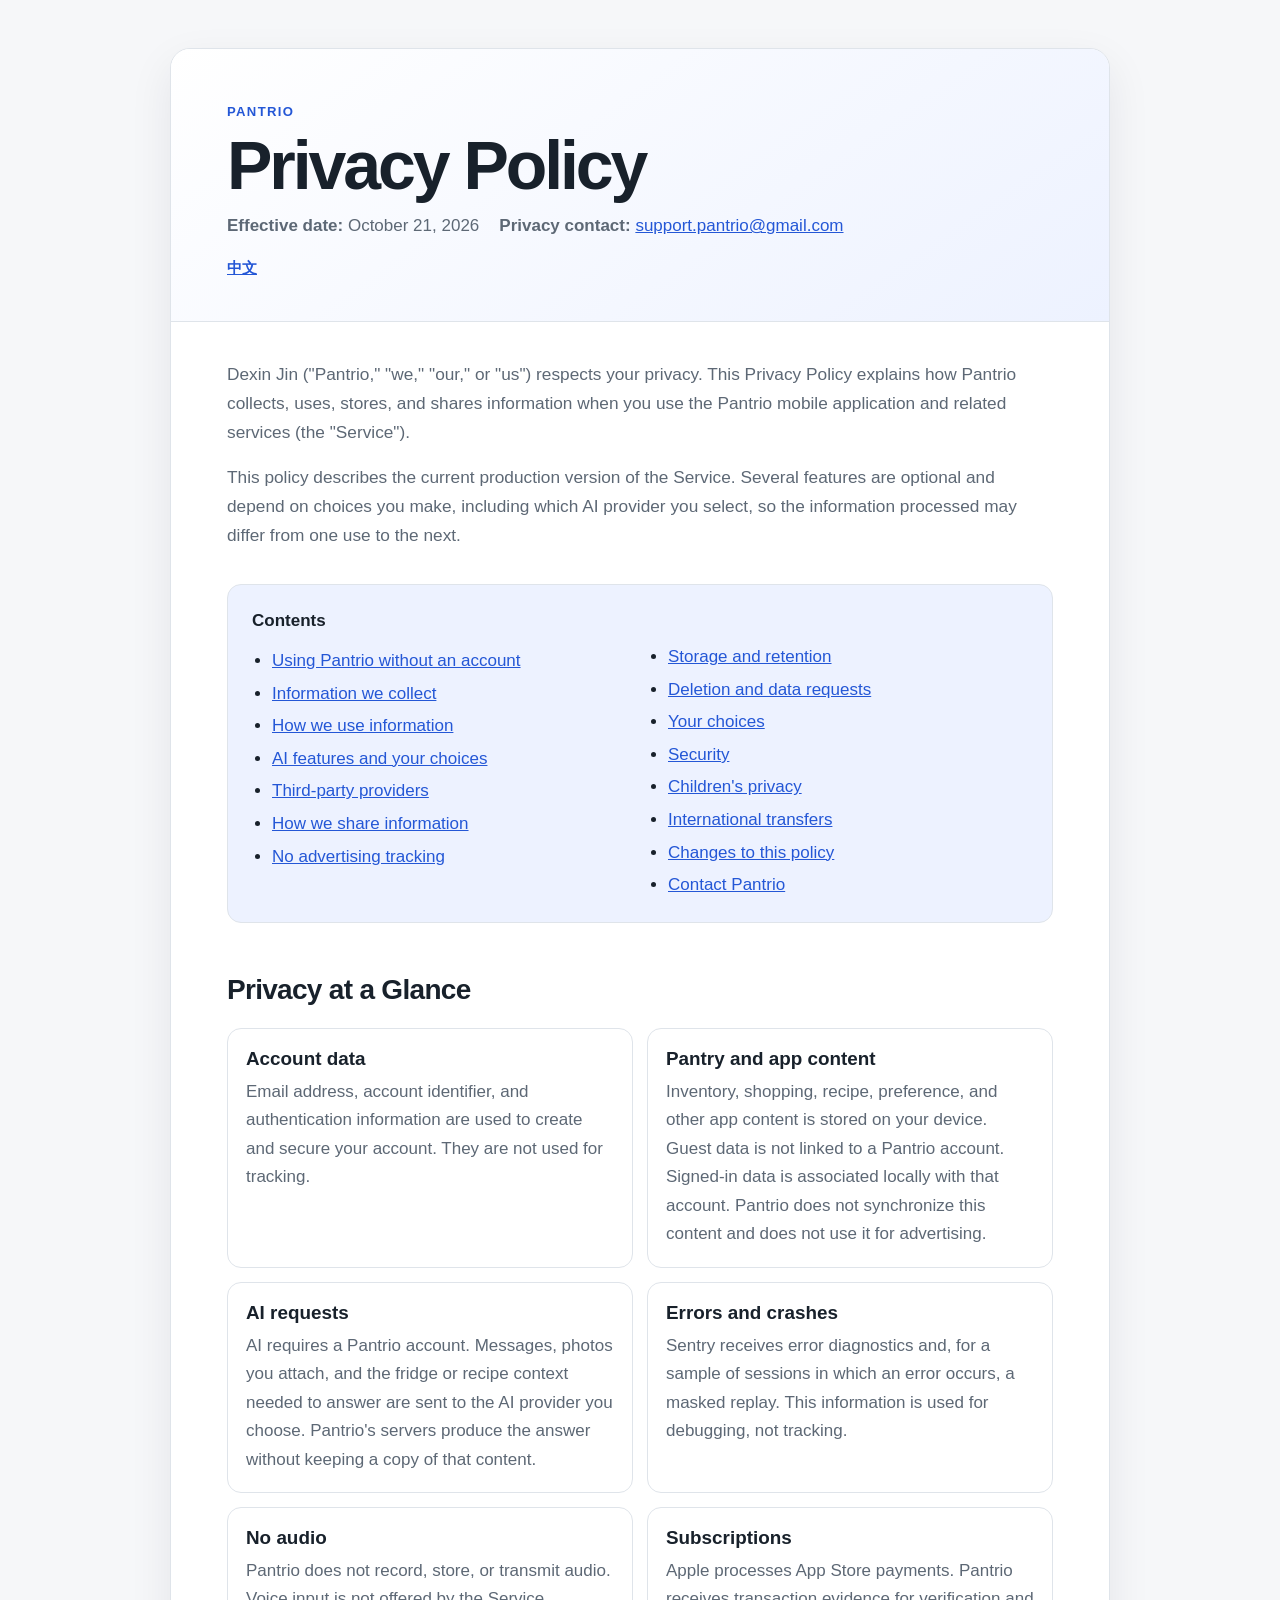
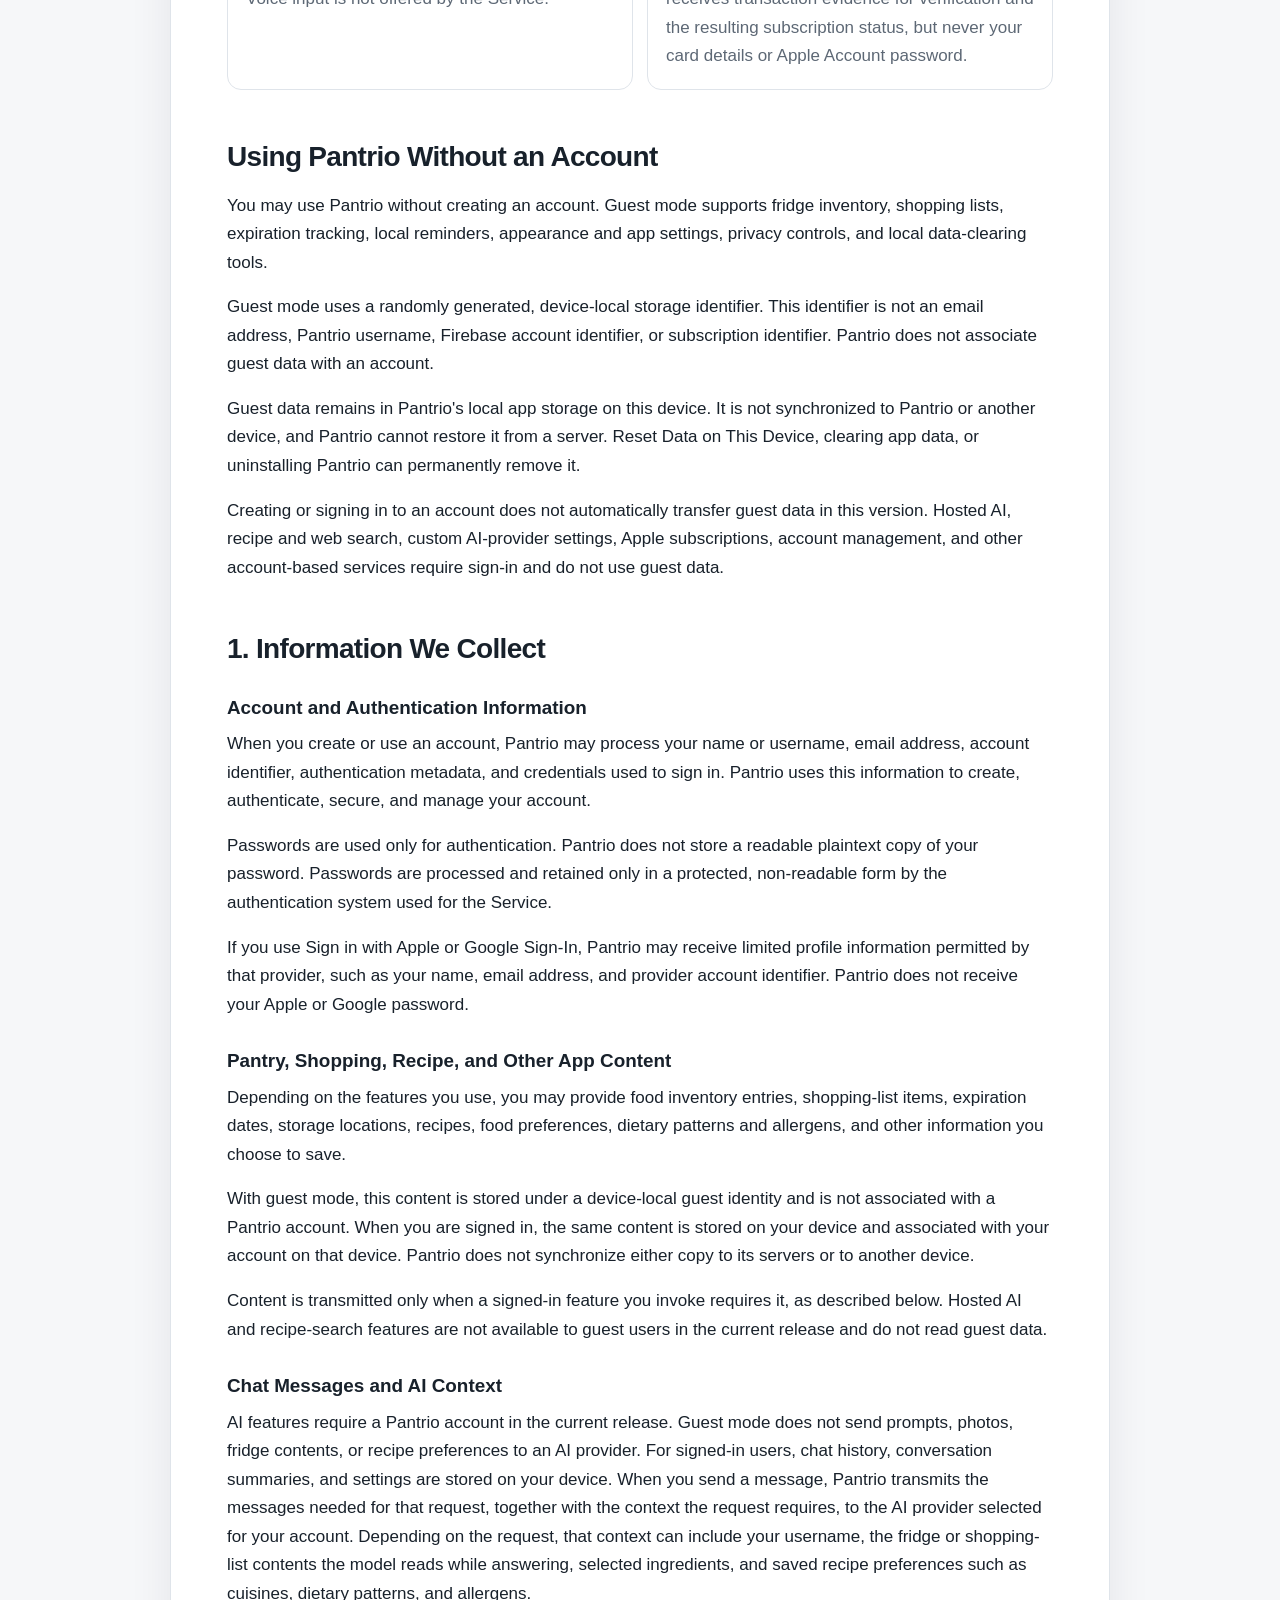
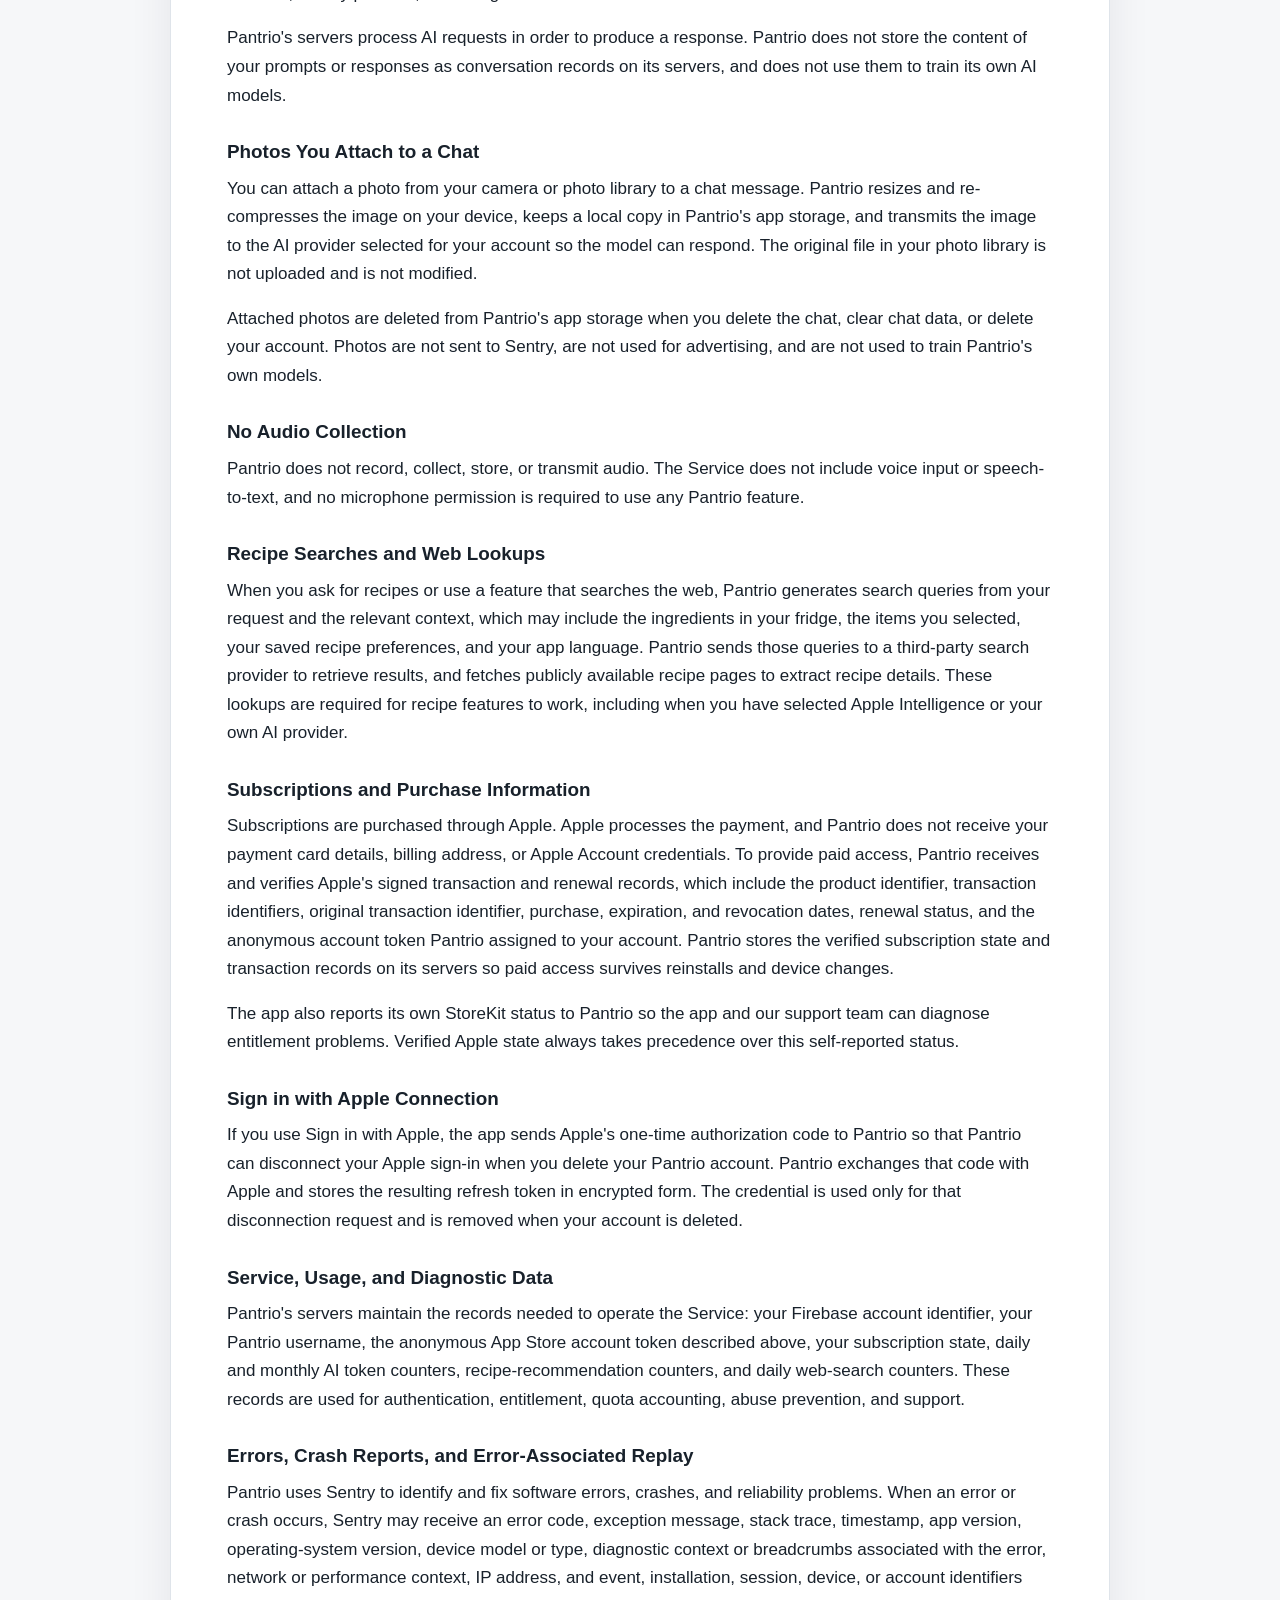
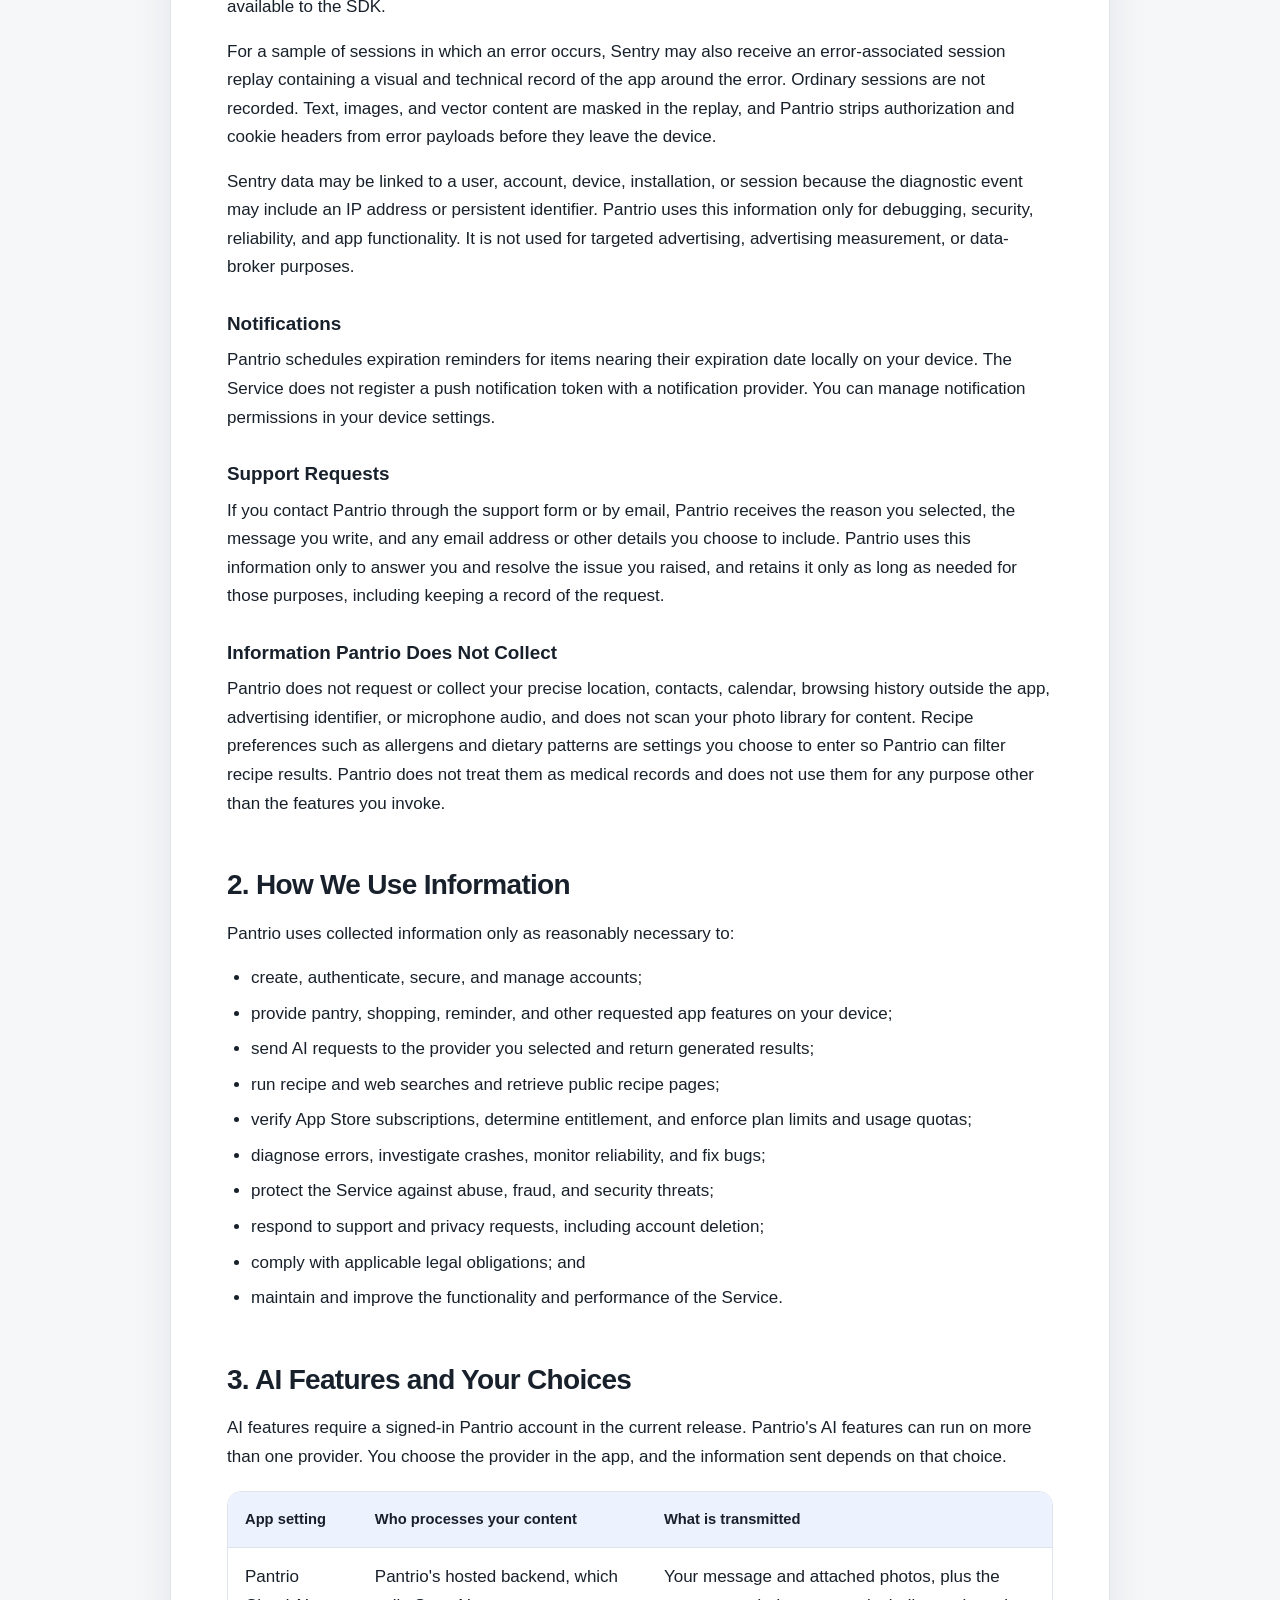
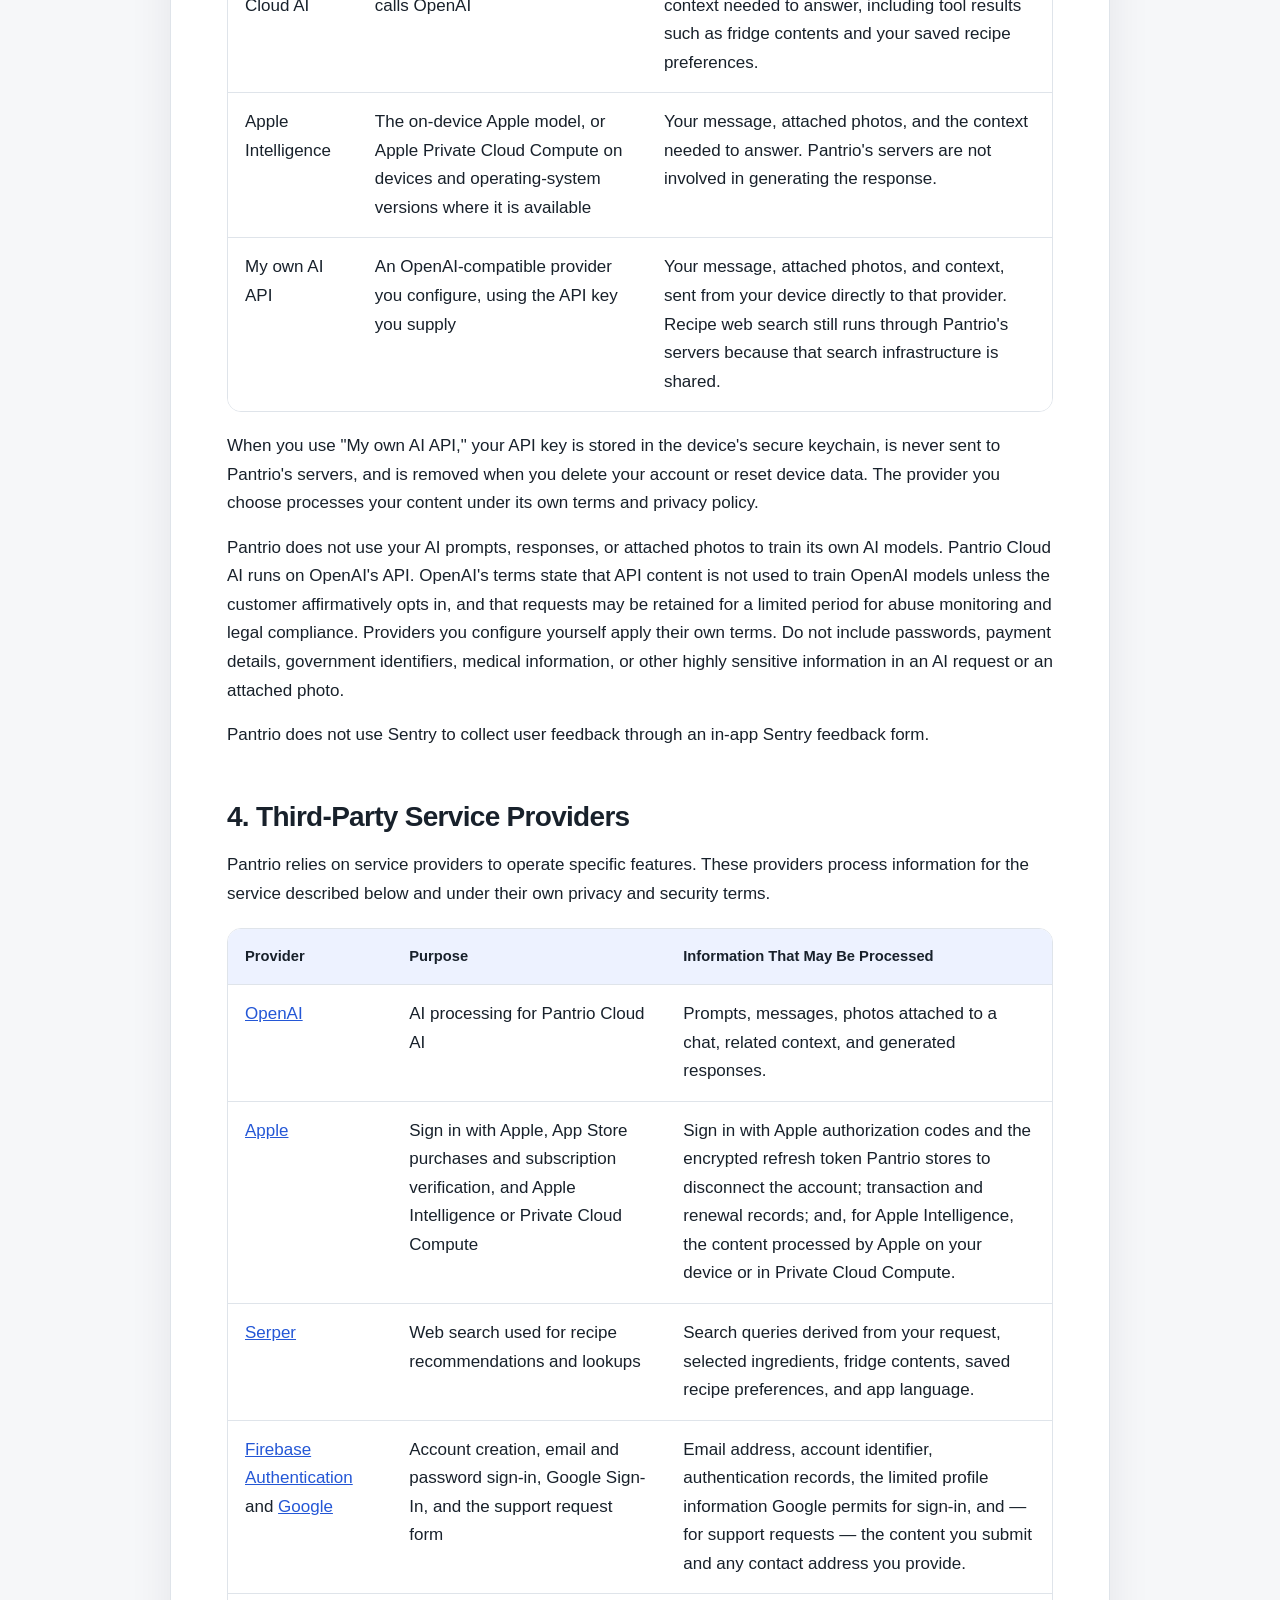
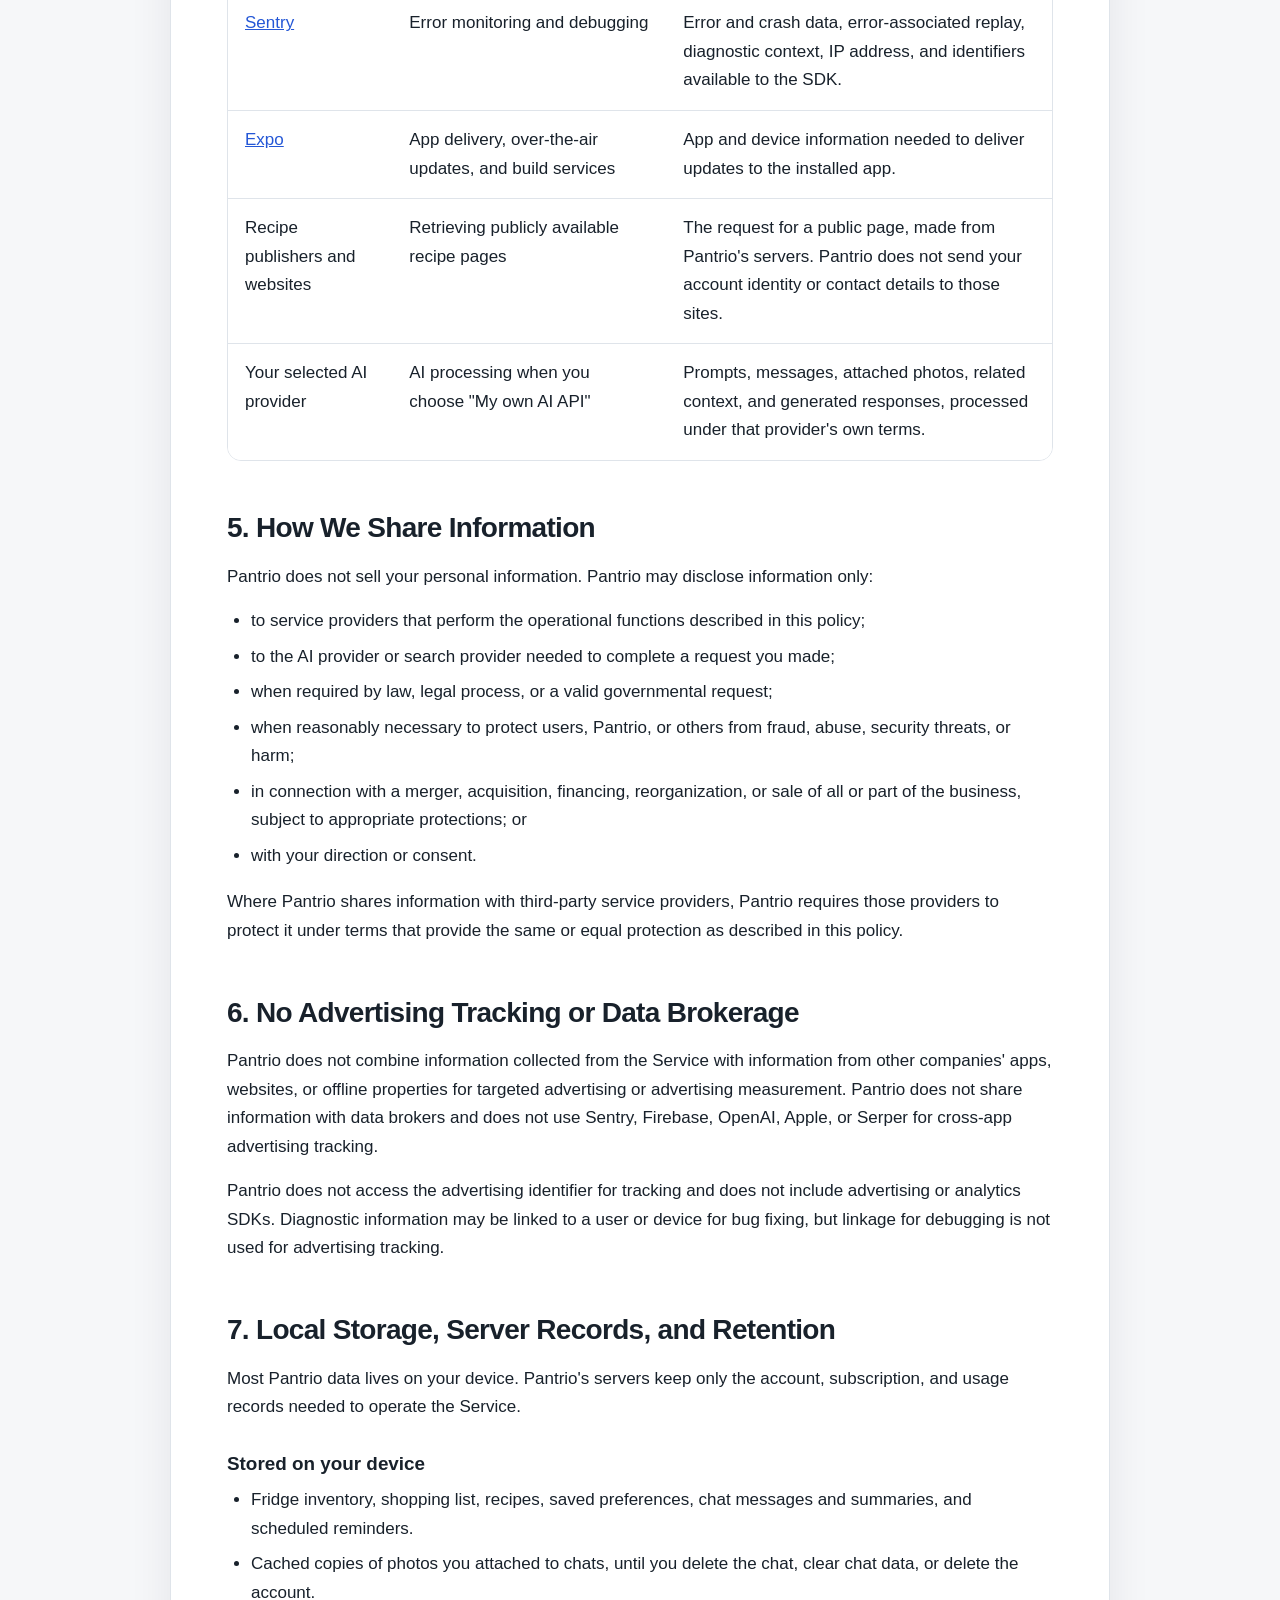
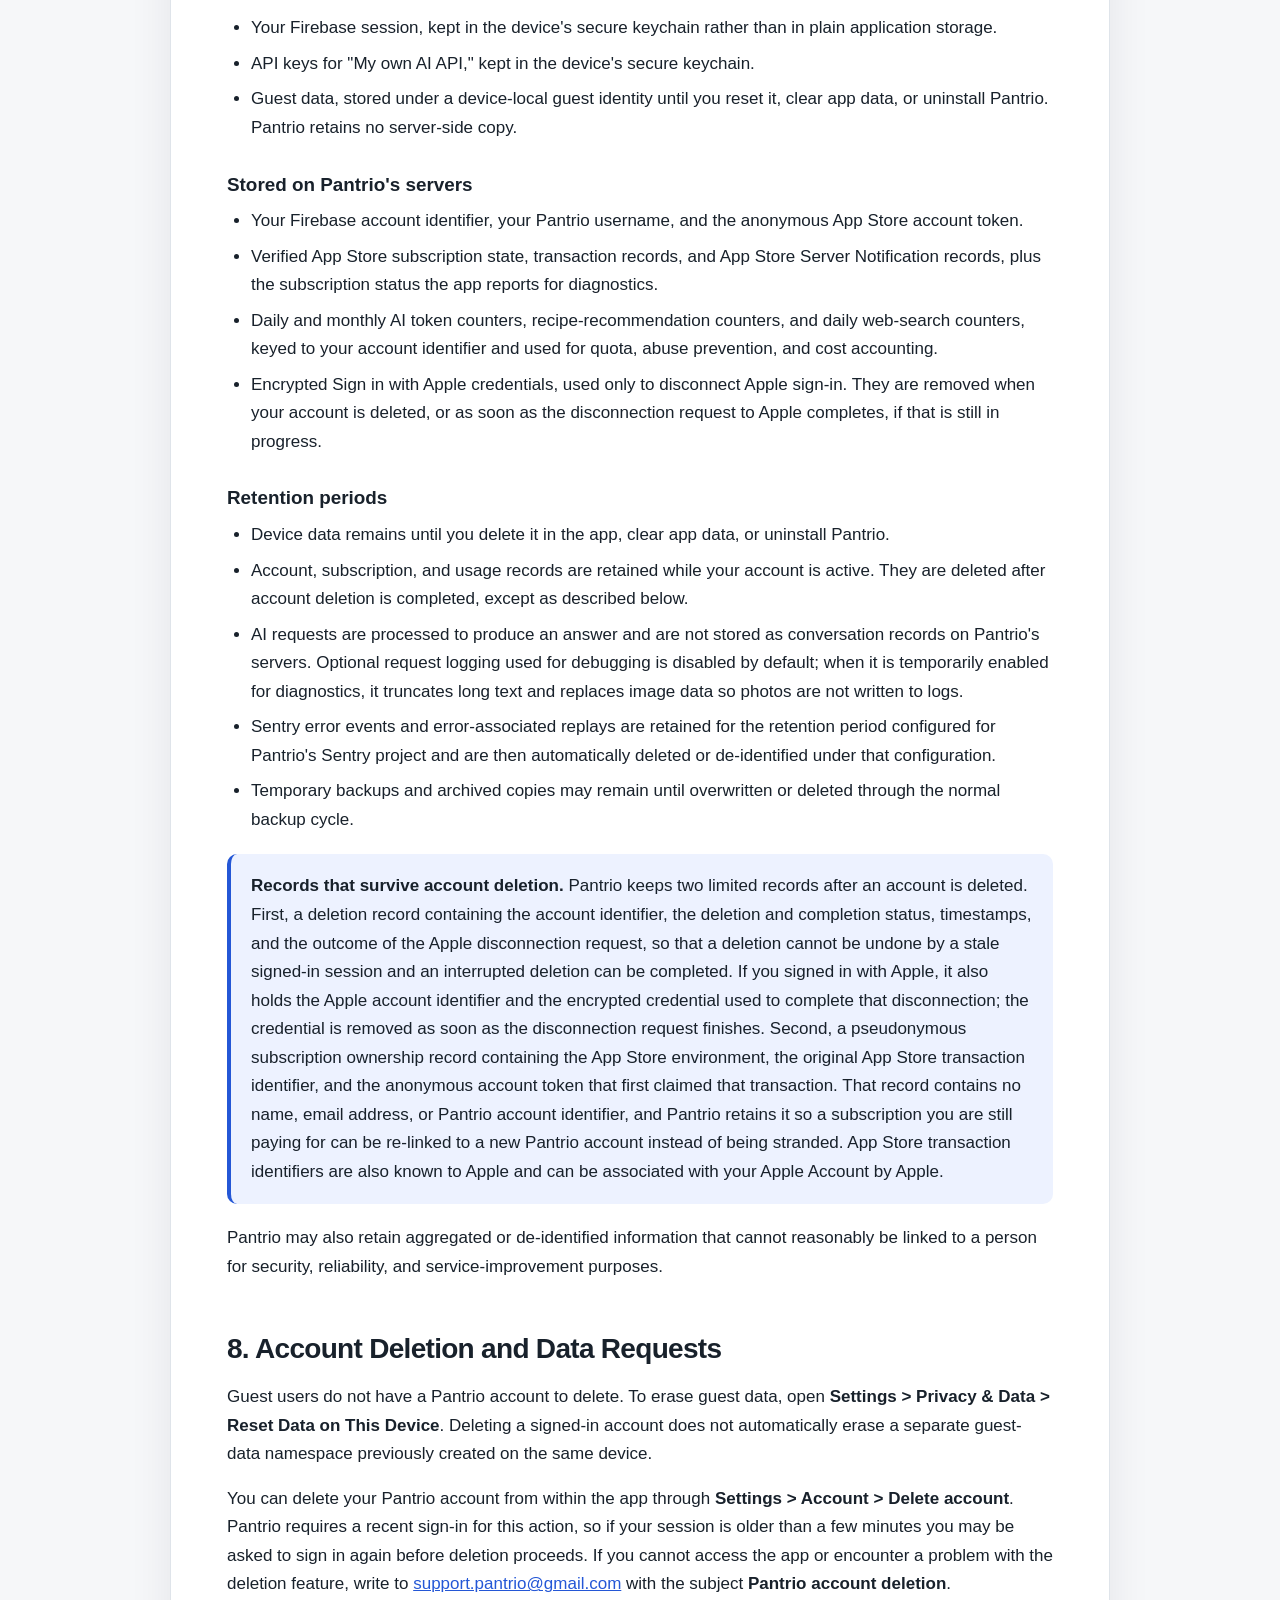
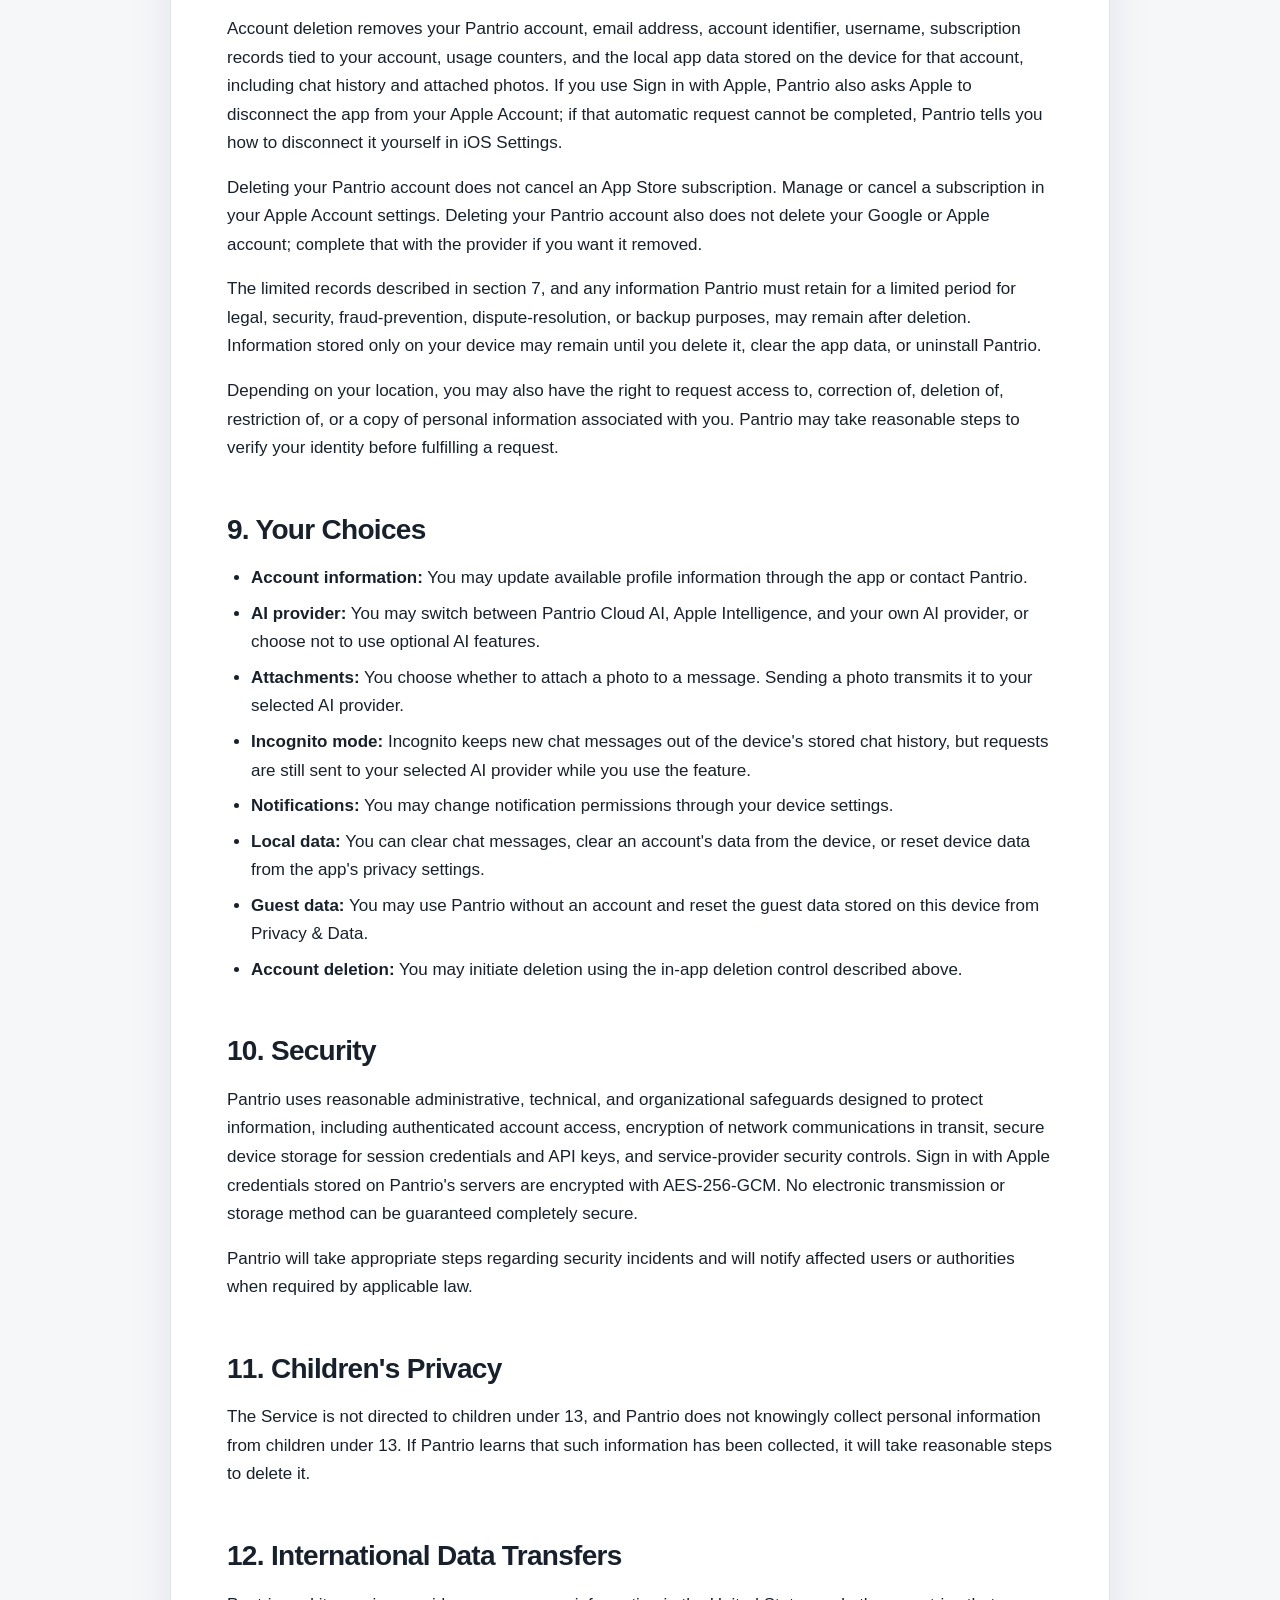
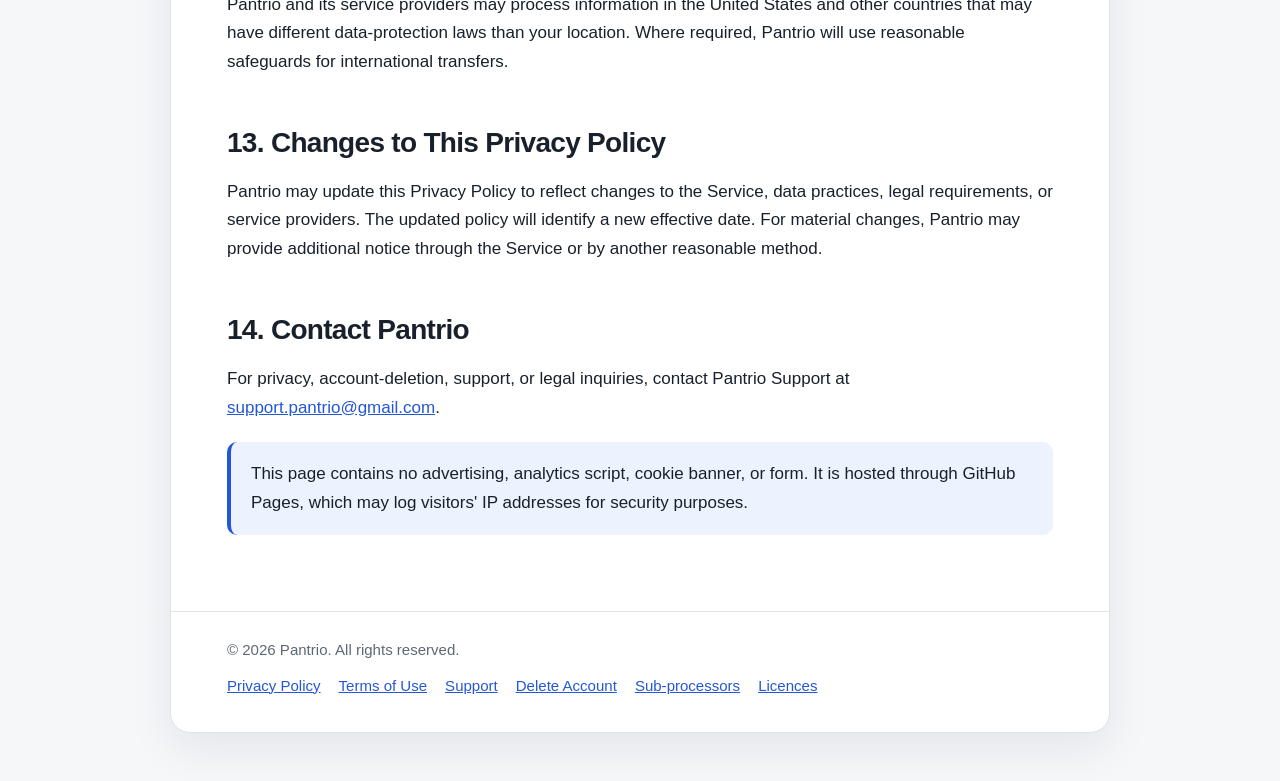
==== commit d1dd032f: "Fix public support contact links" ====
--- a/index.html
+++ b/index.html
@@ -532,7 +532,7 @@
         <section id="deletion">
           <h2>8. Account Deletion and Data Requests</h2>
           <p>Guest users do not have a Pantrio account to delete. To erase guest data, open <strong>Settings &gt; Privacy &amp; Data &gt; Reset Data on This Device</strong>. Deleting a signed-in account does not automatically erase a separate guest-data namespace previously created on the same device.</p>
-          <p>You can delete your Pantrio account from within the app through <strong>Settings &gt; Account &gt; Delete account</strong>. Pantrio requires a recent sign-in for this action, so if your session is older than a few minutes you may be asked to sign in again before deletion proceeds. If you cannot access the app or encounter a problem with the deletion feature, submit a request through the <a href="https://forms.gle/4fCafUrpwthu34Gm6" rel="noopener noreferrer">Pantrio support form</a> and choose <strong>Account deletion</strong> as the reason.</p>
+          <p>You can delete your Pantrio account from within the app through <strong>Settings &gt; Account &gt; Delete account</strong>. Pantrio requires a recent sign-in for this action, so if your session is older than a few minutes you may be asked to sign in again before deletion proceeds. If you cannot access the app or encounter a problem with the deletion feature, write to <a href="mailto:support.pantrio@gmail.com?subject=Pantrio%20account%20deletion">support.pantrio@gmail.com</a> with the subject <strong>Pantrio account deletion</strong>.</p>
           <p>Account deletion removes your Pantrio account, email address, account identifier, username, subscription records tied to your account, usage counters, and the local app data stored on the device for that account, including chat history and attached photos. If you use Sign in with Apple, Pantrio also asks Apple to disconnect the app from your Apple Account; if that automatic request cannot be completed, Pantrio tells you how to disconnect it yourself in iOS Settings.</p>
           <p>Deleting your Pantrio account does not cancel an App Store subscription. Manage or cancel a subscription in your Apple Account settings. Deleting your Pantrio account also does not delete your Google or Apple account; complete that with the provider if you want it removed.</p>
           <p>The limited records described in section 7, and any information Pantrio must retain for a limited period for legal, security, fraud-prevention, dispute-resolution, or backup purposes, may remain after deletion. Information stored only on your device may remain until you delete it, clear the app data, or uninstall Pantrio.</p>
@@ -576,7 +576,7 @@
 
         <section id="contact">
           <h2>14. Contact Pantrio</h2>
-          <p>For privacy, account-deletion, support, or legal inquiries, use the <a href="https://forms.gle/4fCafUrpwthu34Gm6" rel="noopener noreferrer">Pantrio support form</a>, or contact Pantrio Support at <a href="mailto:support.pantrio@gmail.com">support.pantrio@gmail.com</a>.</p>
+          <p>For privacy, account-deletion, support, or legal inquiries, contact Pantrio Support at <a href="mailto:support.pantrio@gmail.com">support.pantrio@gmail.com</a>.</p>
         </section>
 
         <div class="notice">
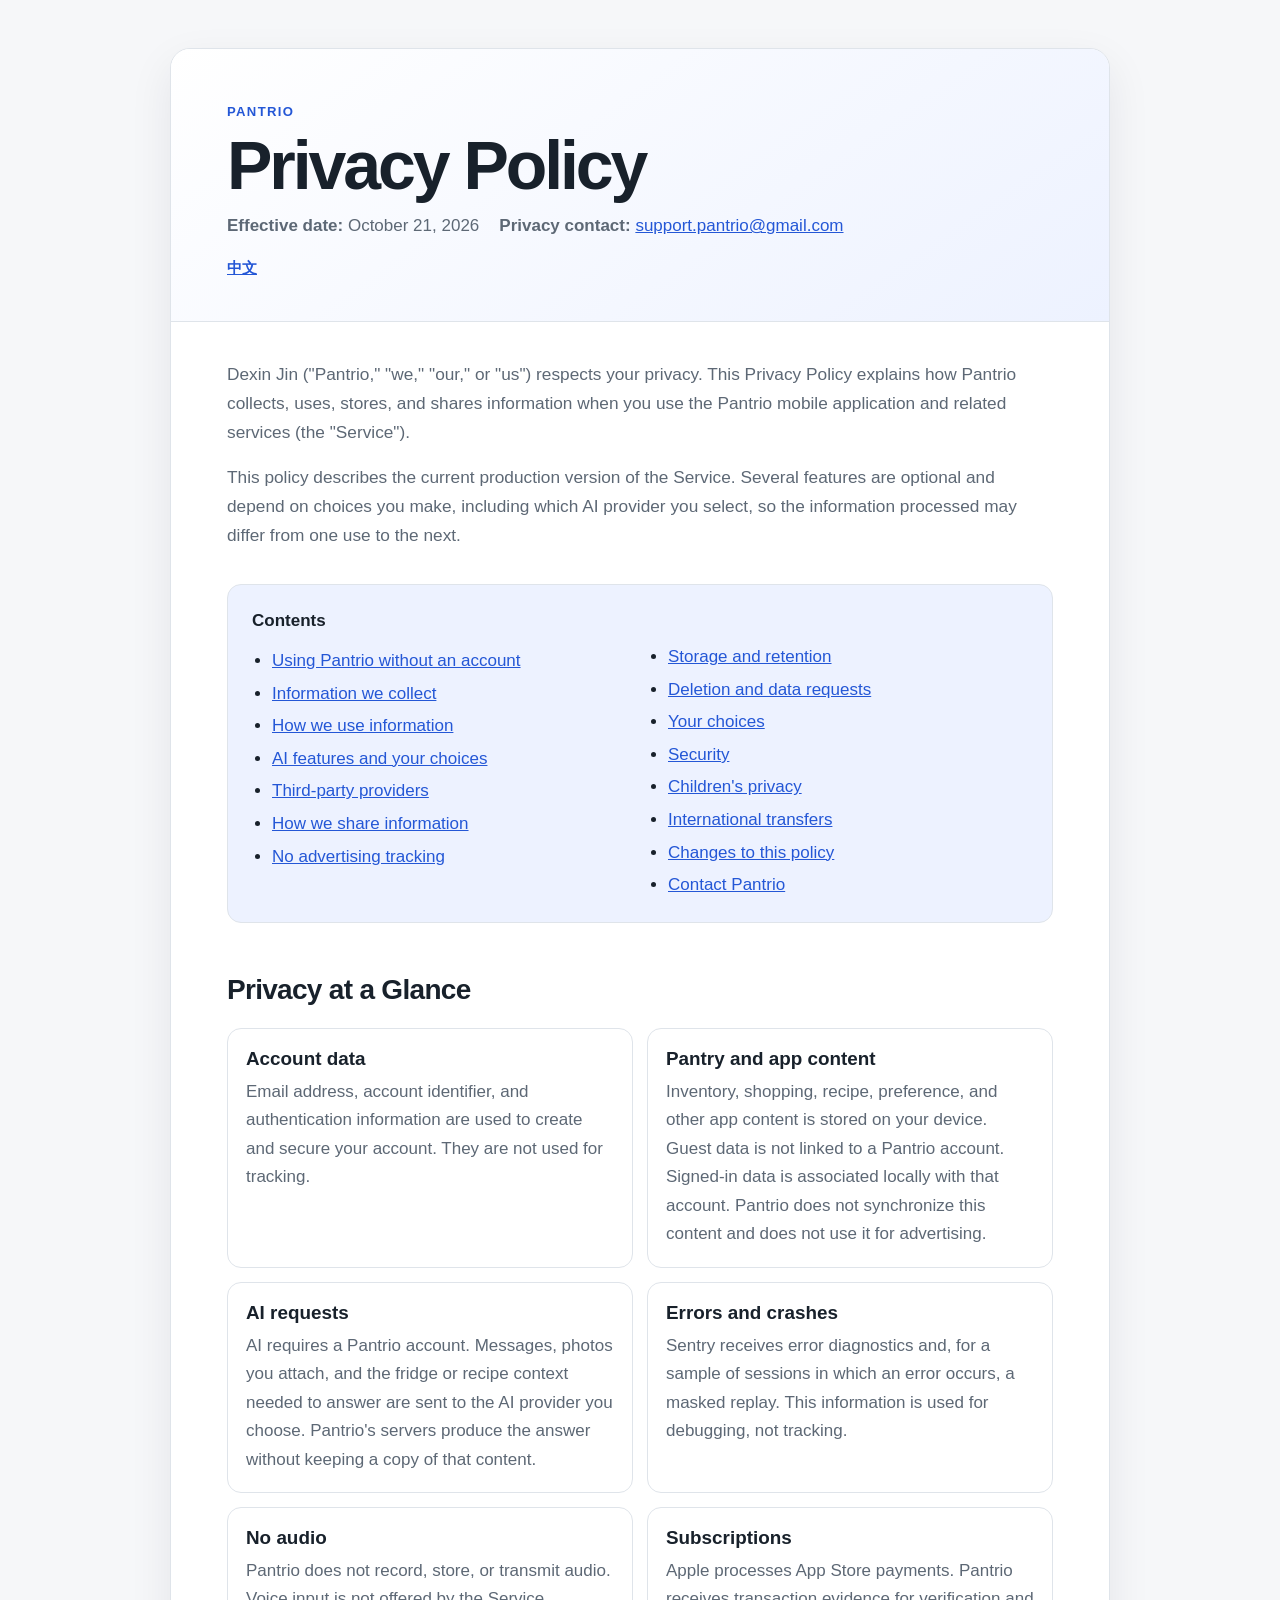
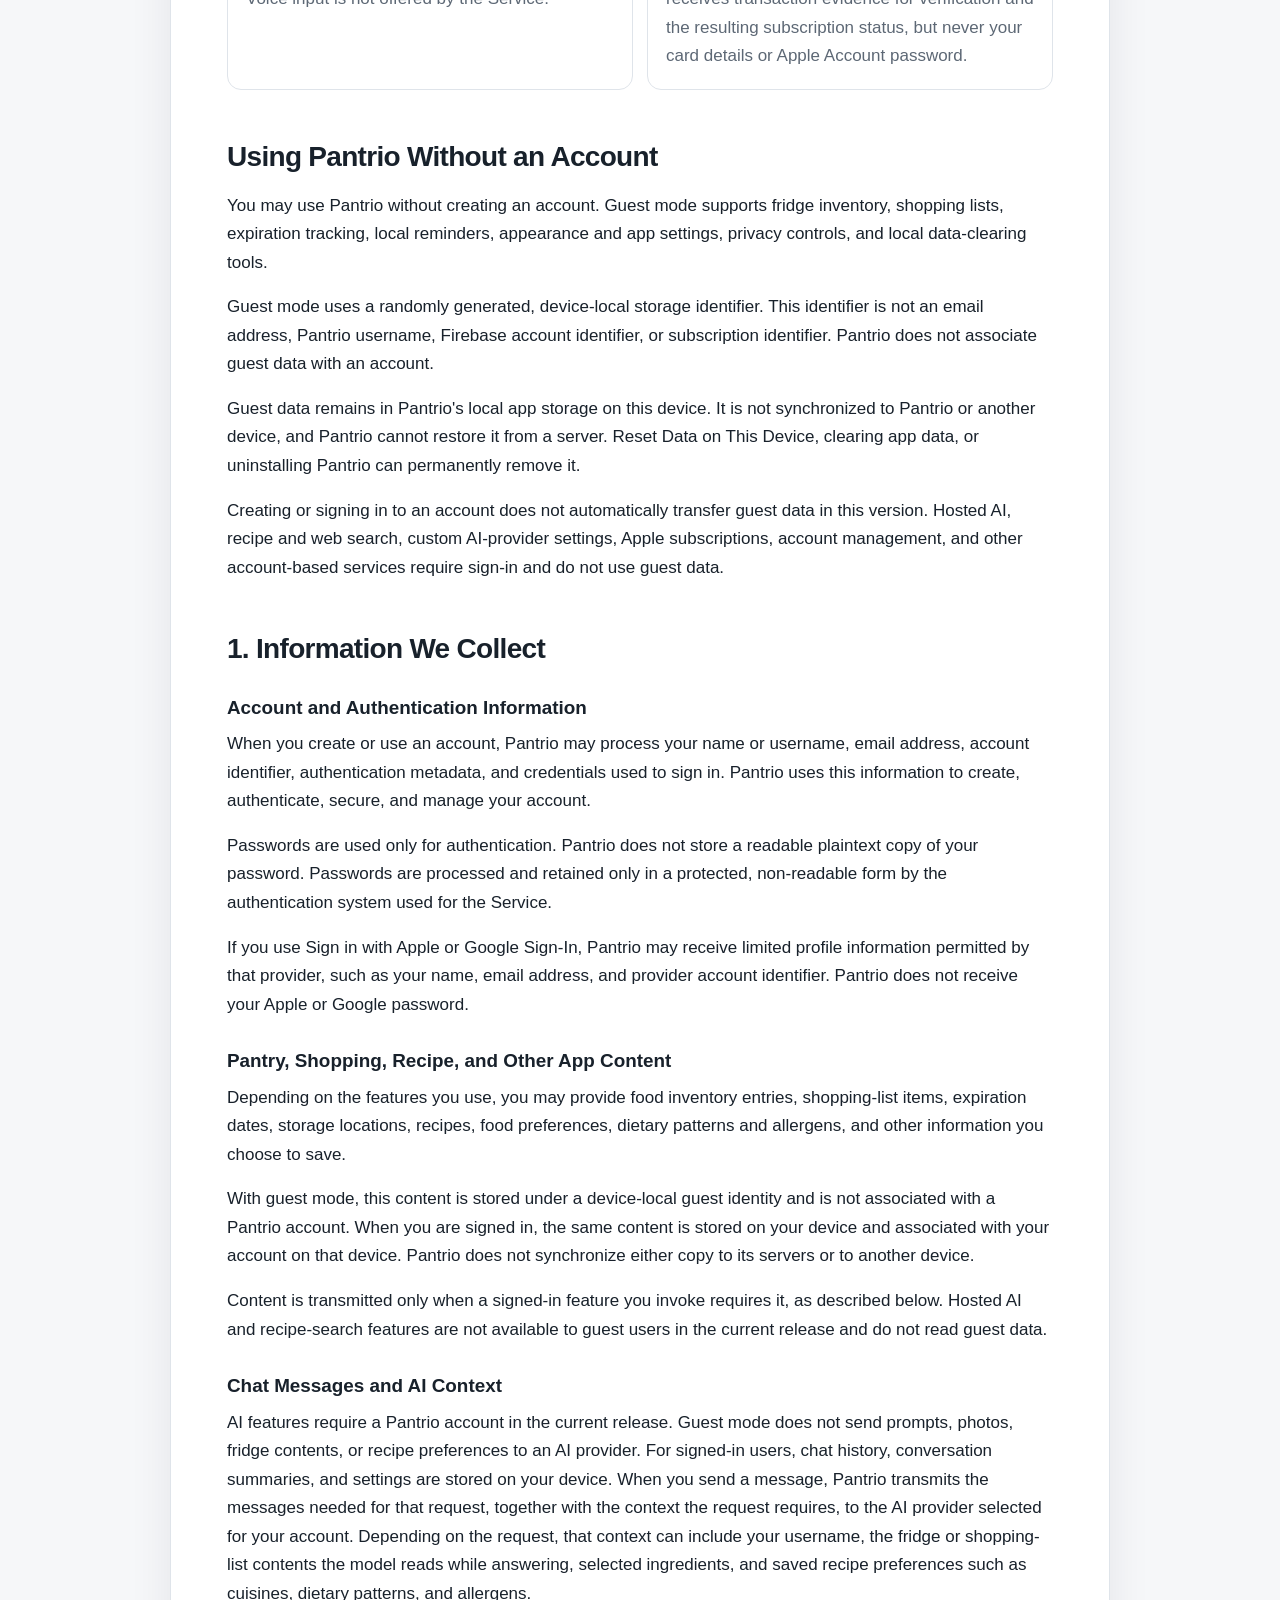
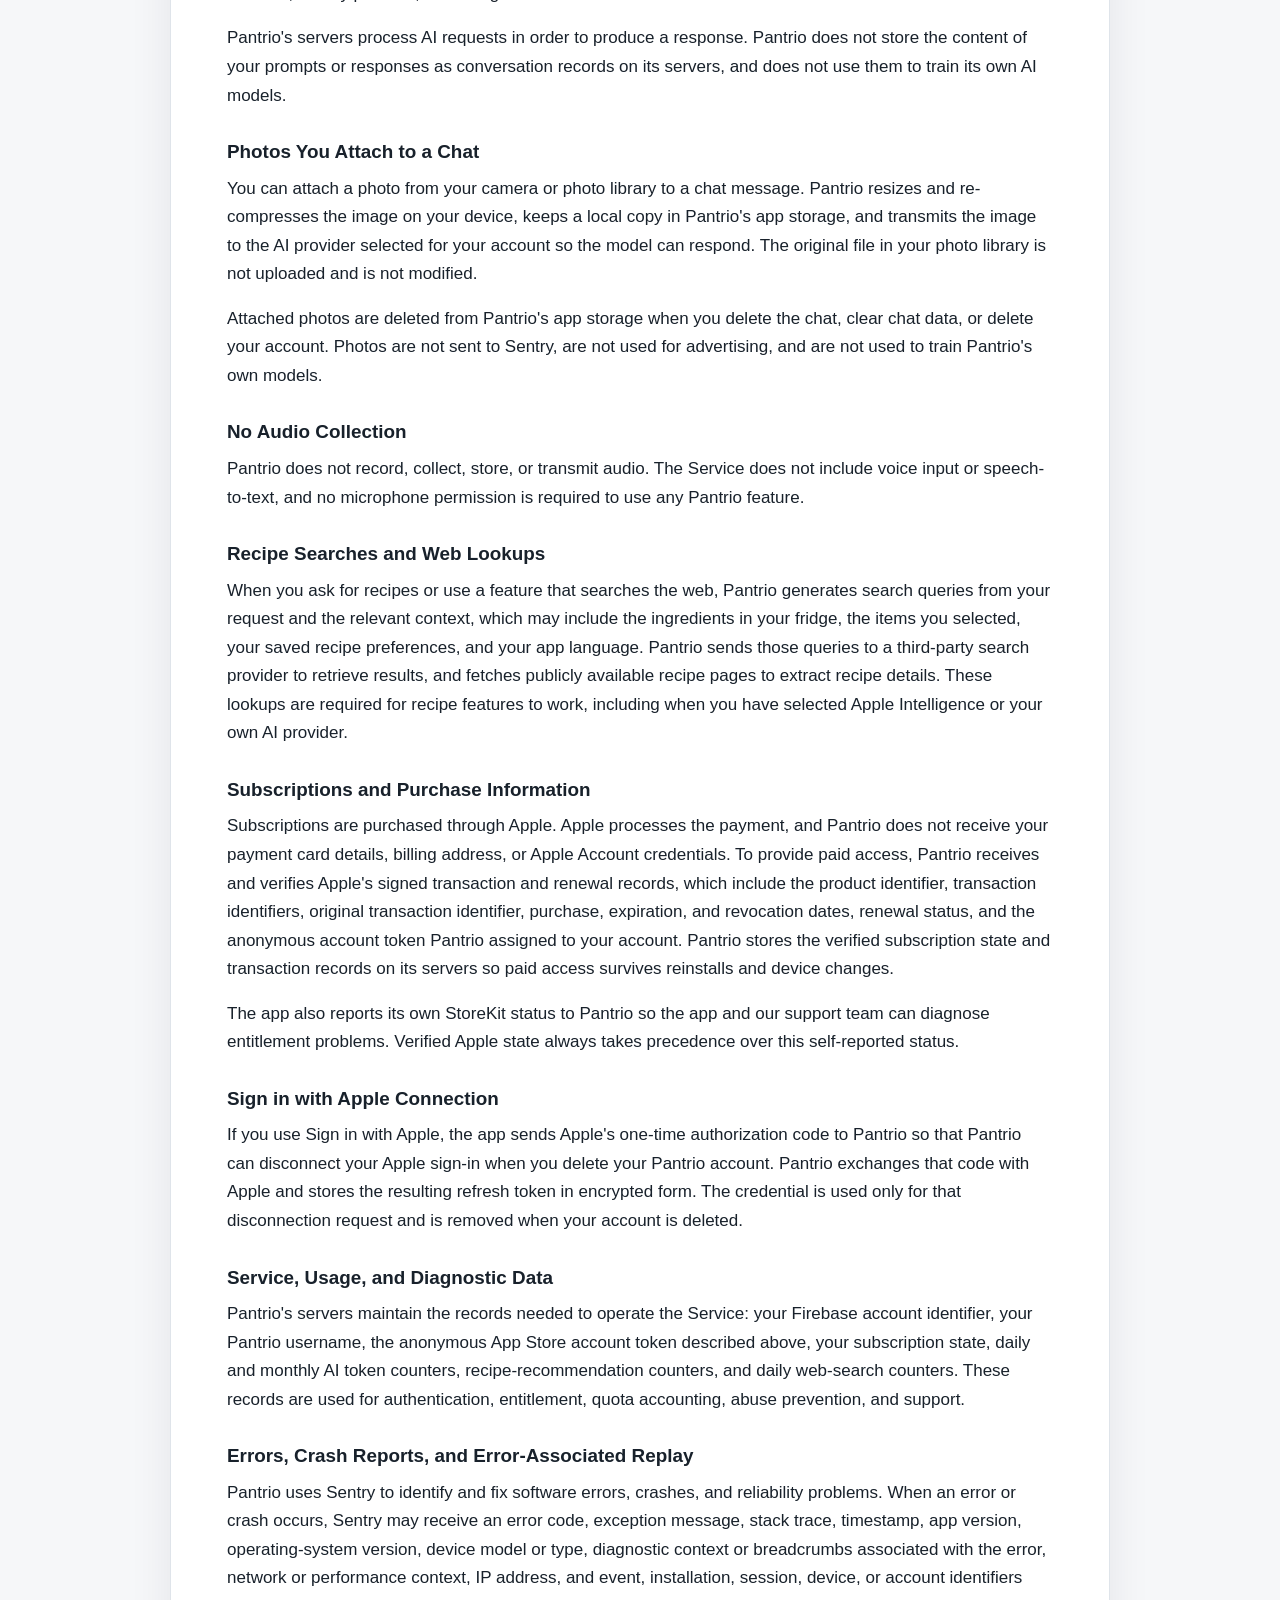
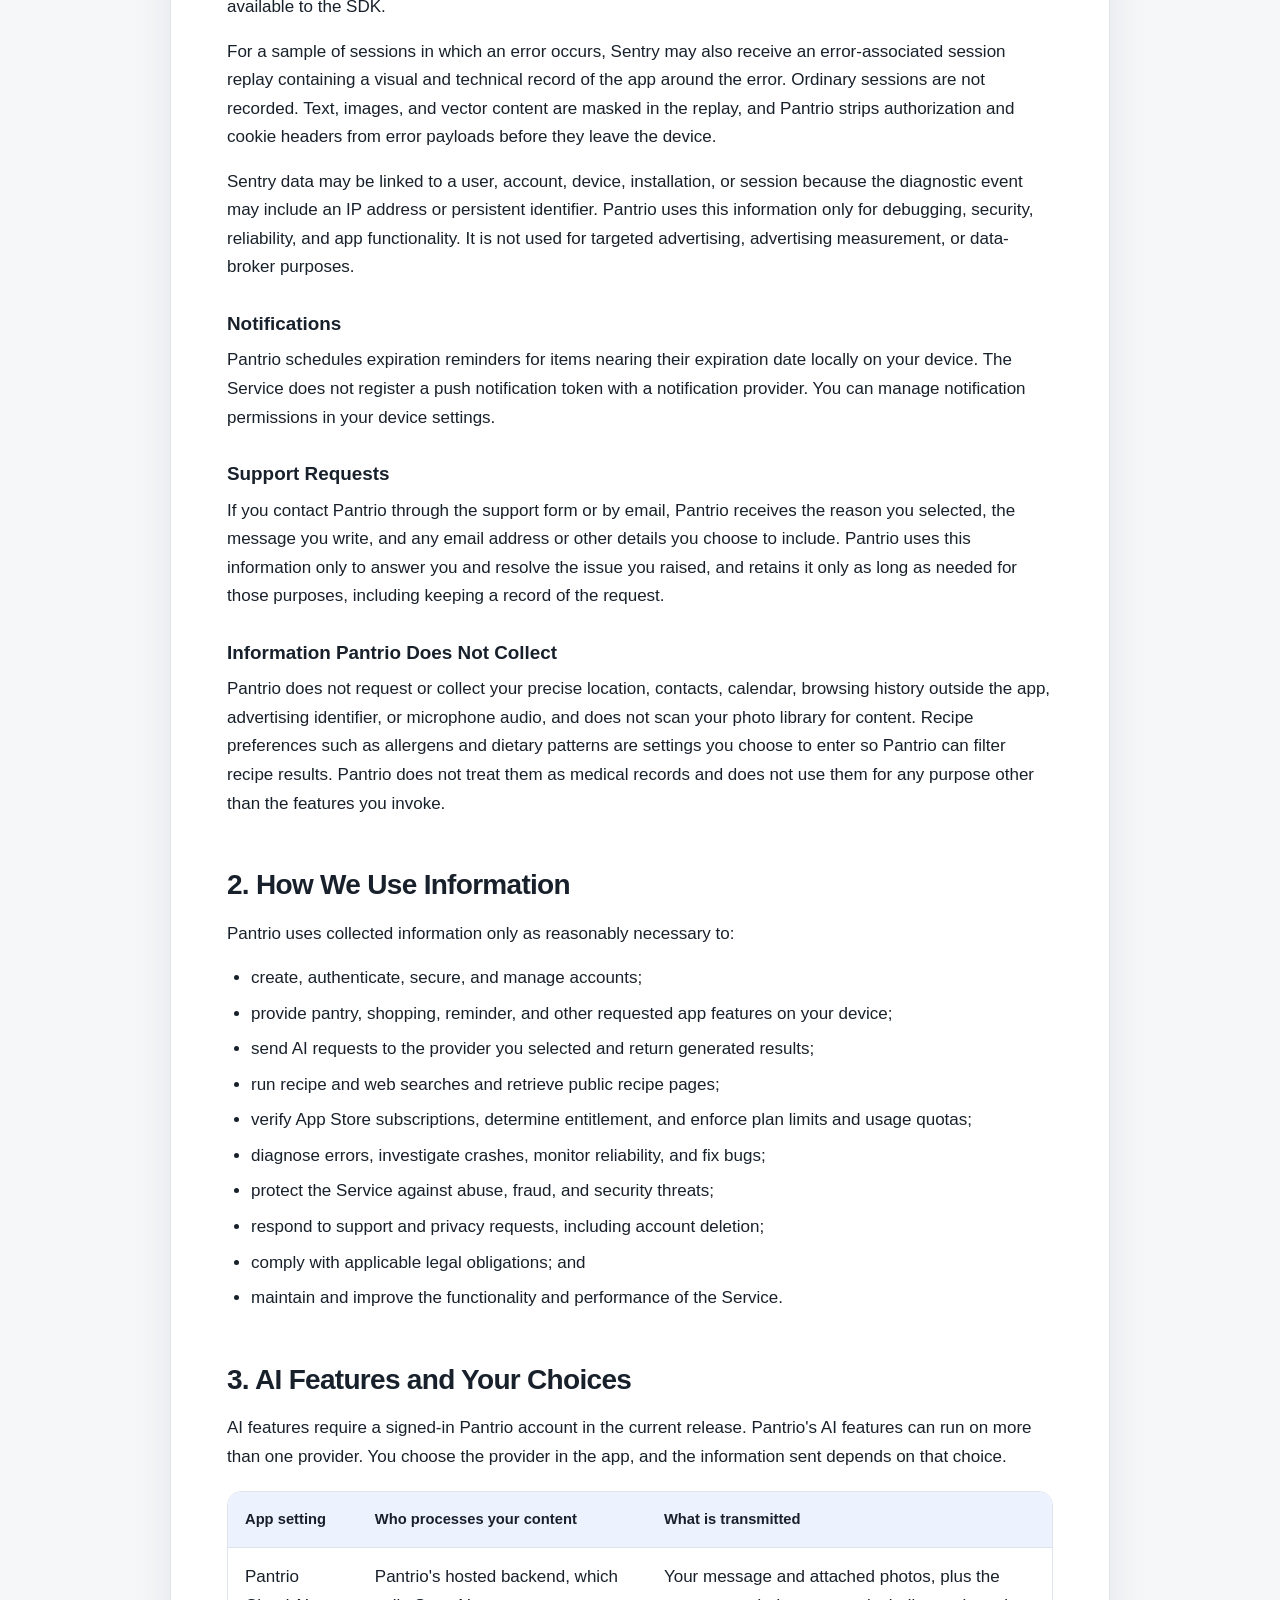
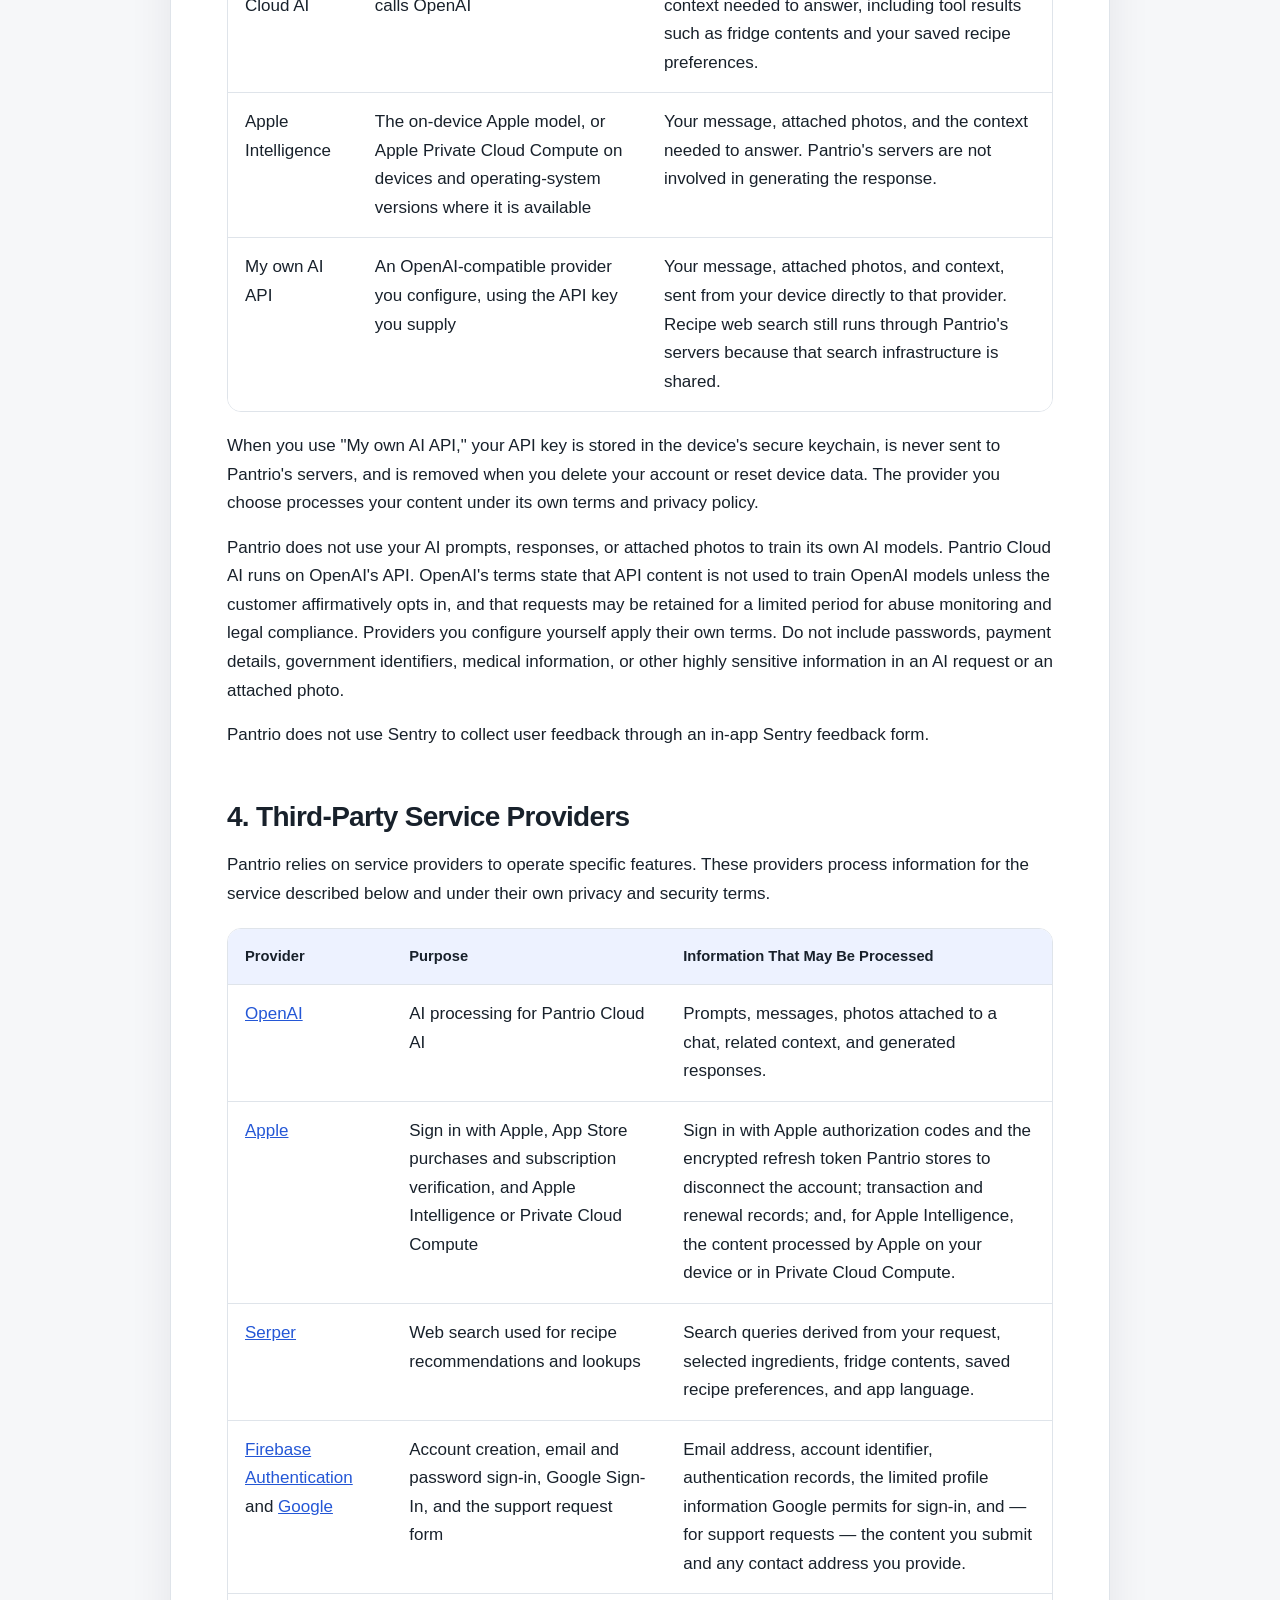
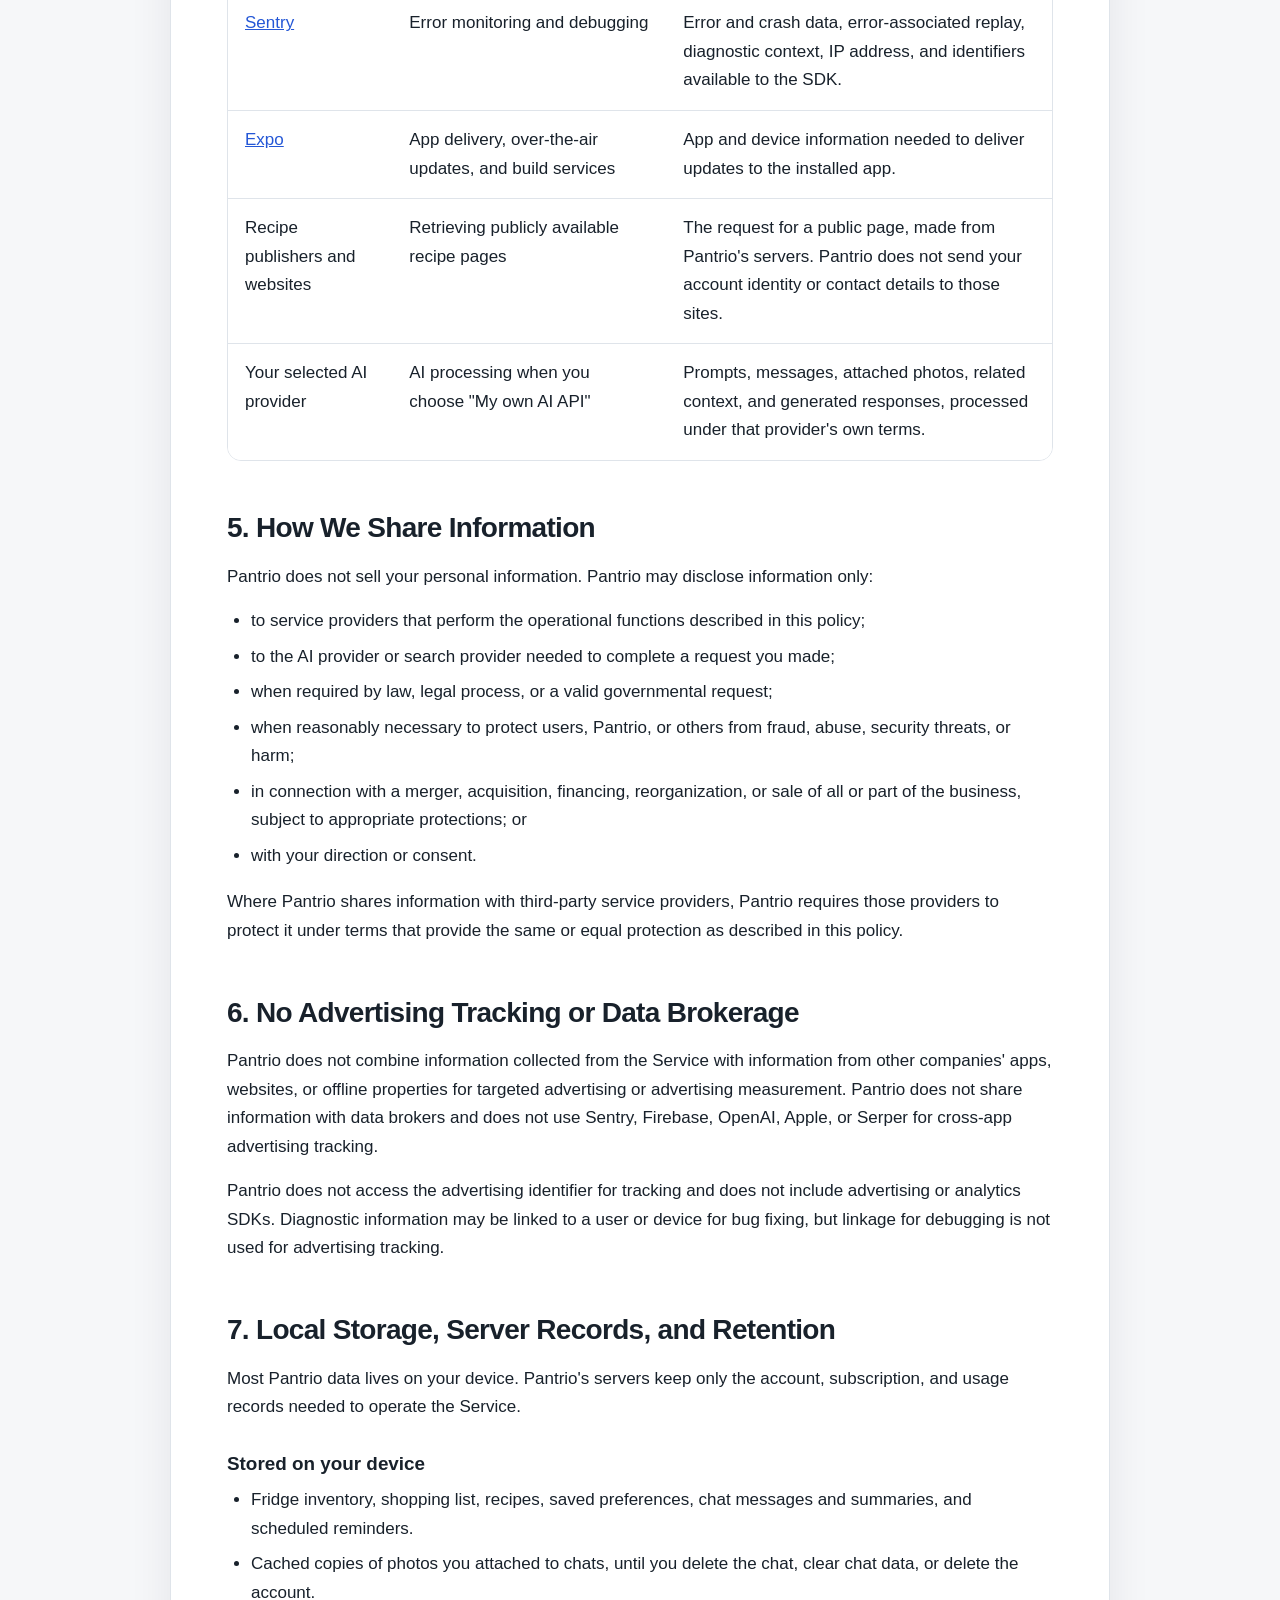
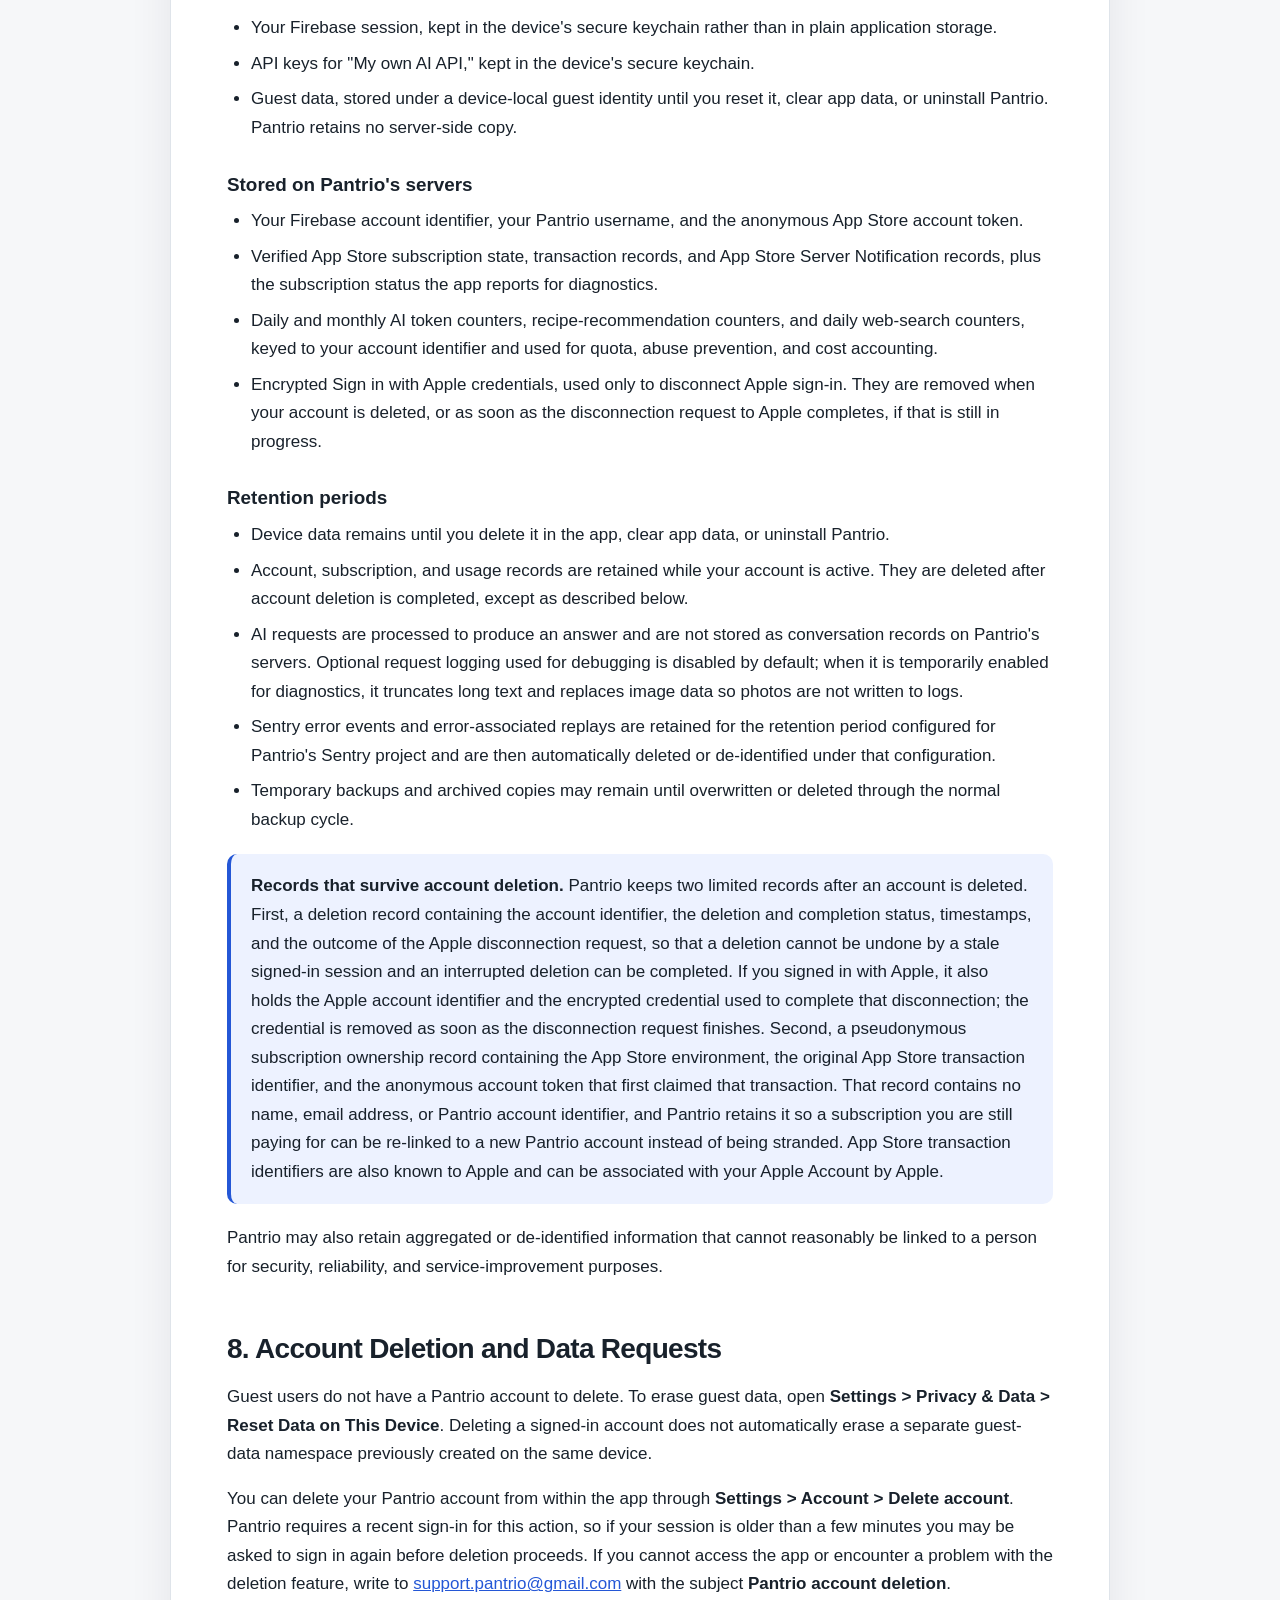
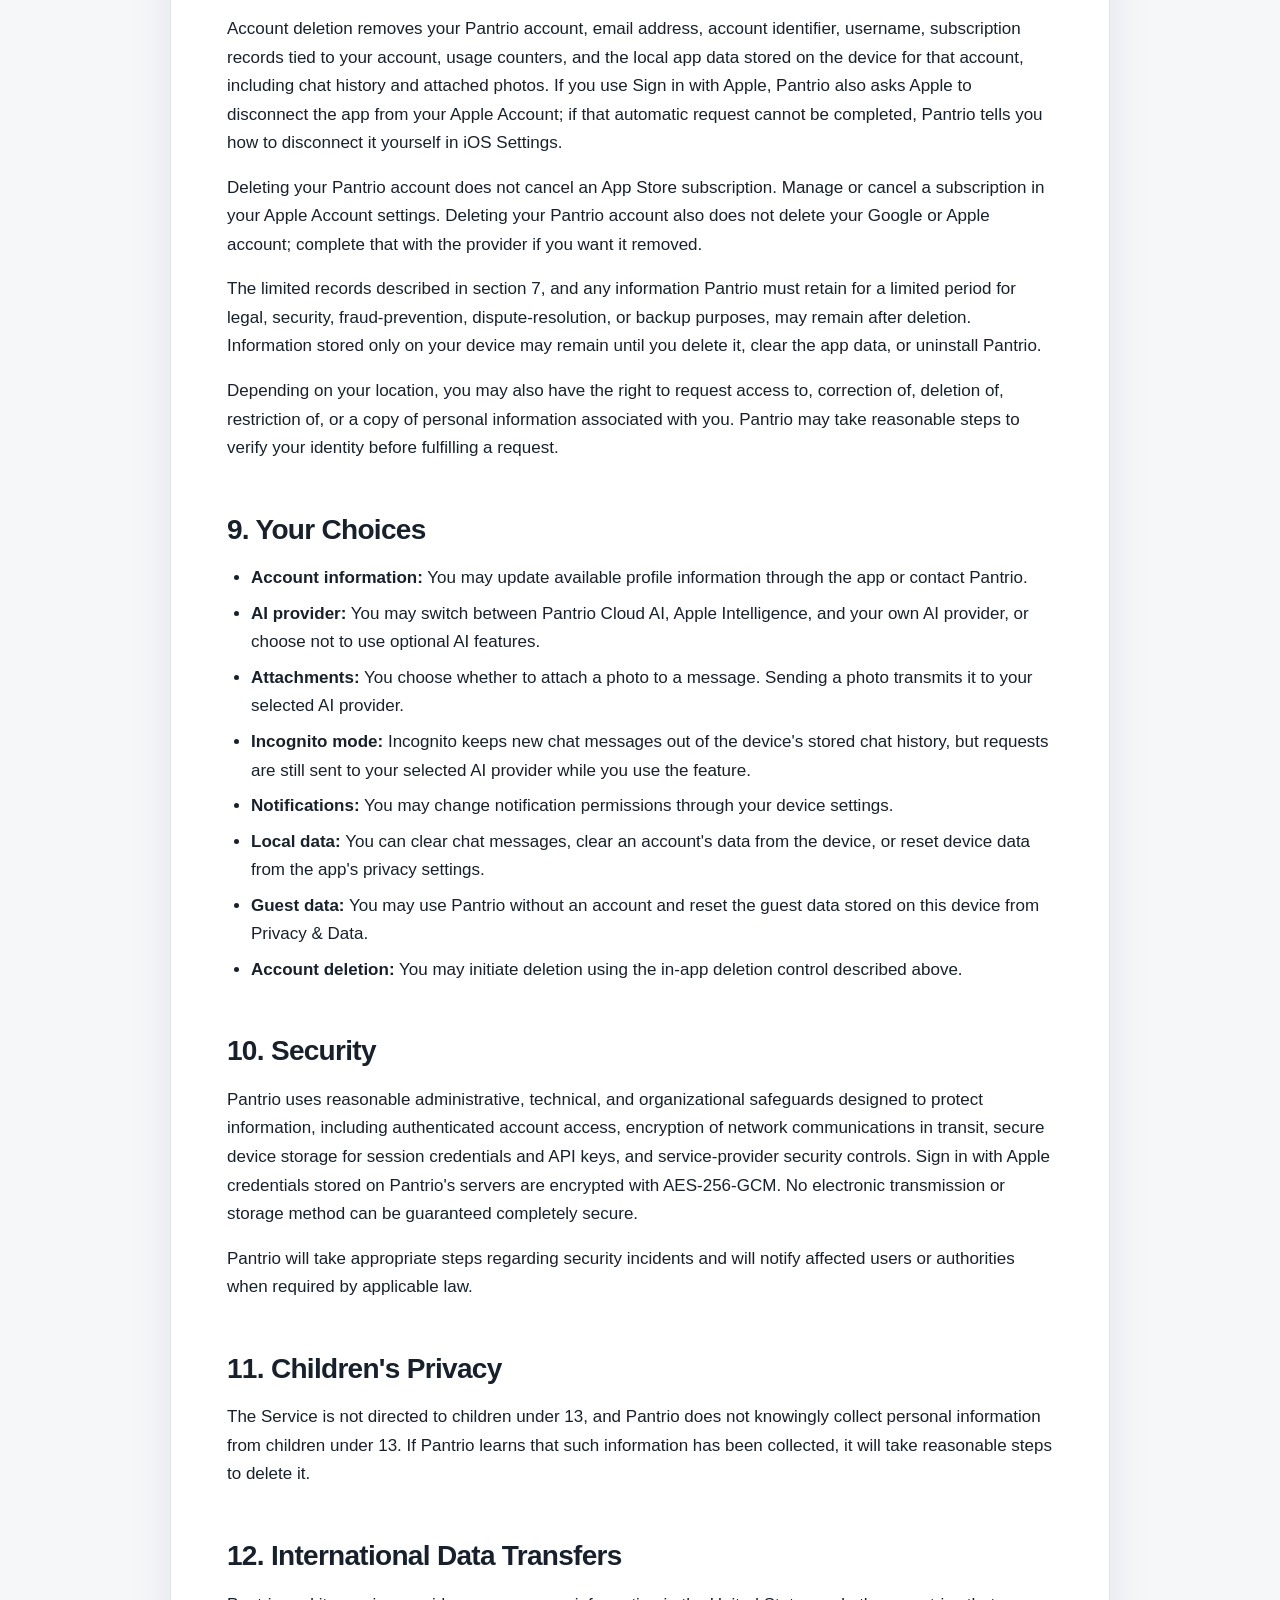
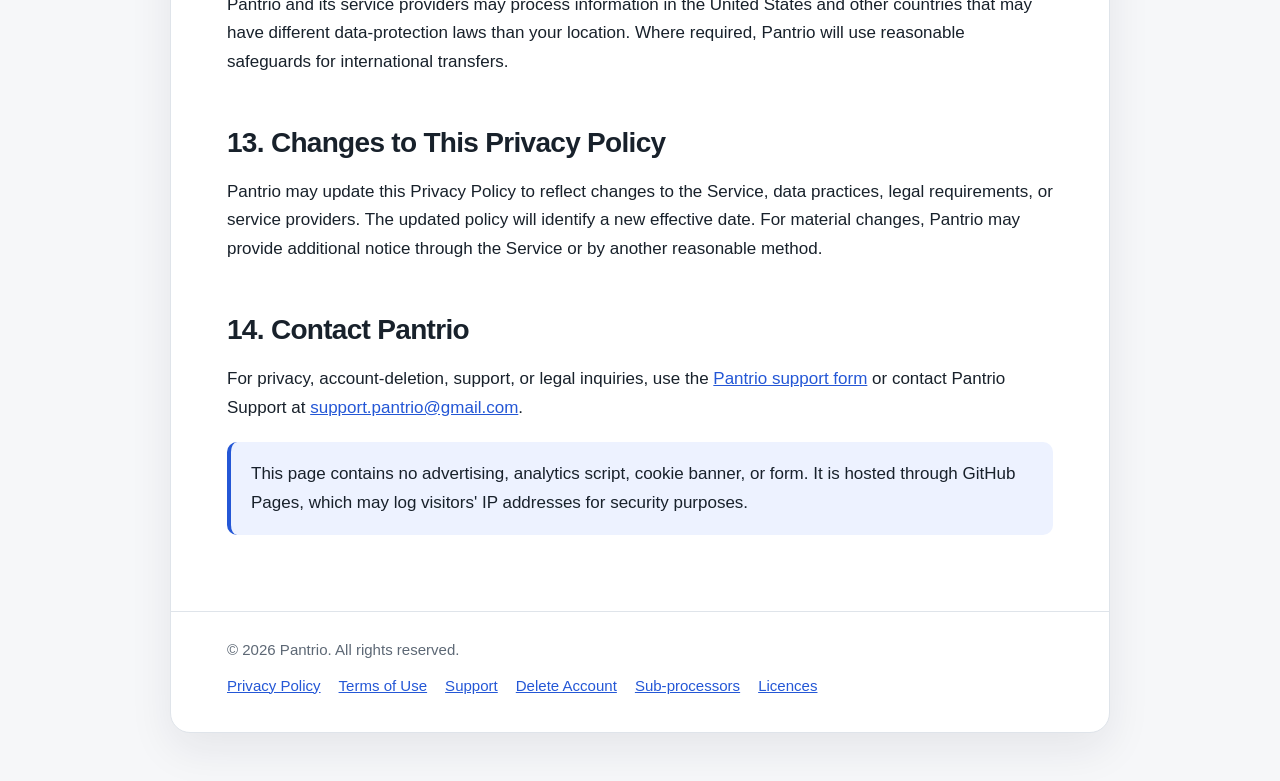
==== commit 59b23ca1: "Add localized support forms" ====
--- a/index.html
+++ b/index.html
@@ -576,7 +576,7 @@
 
         <section id="contact">
           <h2>14. Contact Pantrio</h2>
-          <p>For privacy, account-deletion, support, or legal inquiries, contact Pantrio Support at <a href="mailto:support.pantrio@gmail.com">support.pantrio@gmail.com</a>.</p>
+          <p>For privacy, account-deletion, support, or legal inquiries, use the <a href="https://forms.gle/xDLW9tmBQ8Z3YEzNA" rel="noopener noreferrer">Pantrio support form</a> or contact Pantrio Support at <a href="mailto:support.pantrio@gmail.com">support.pantrio@gmail.com</a>.</p>
         </section>
 
         <div class="notice">
